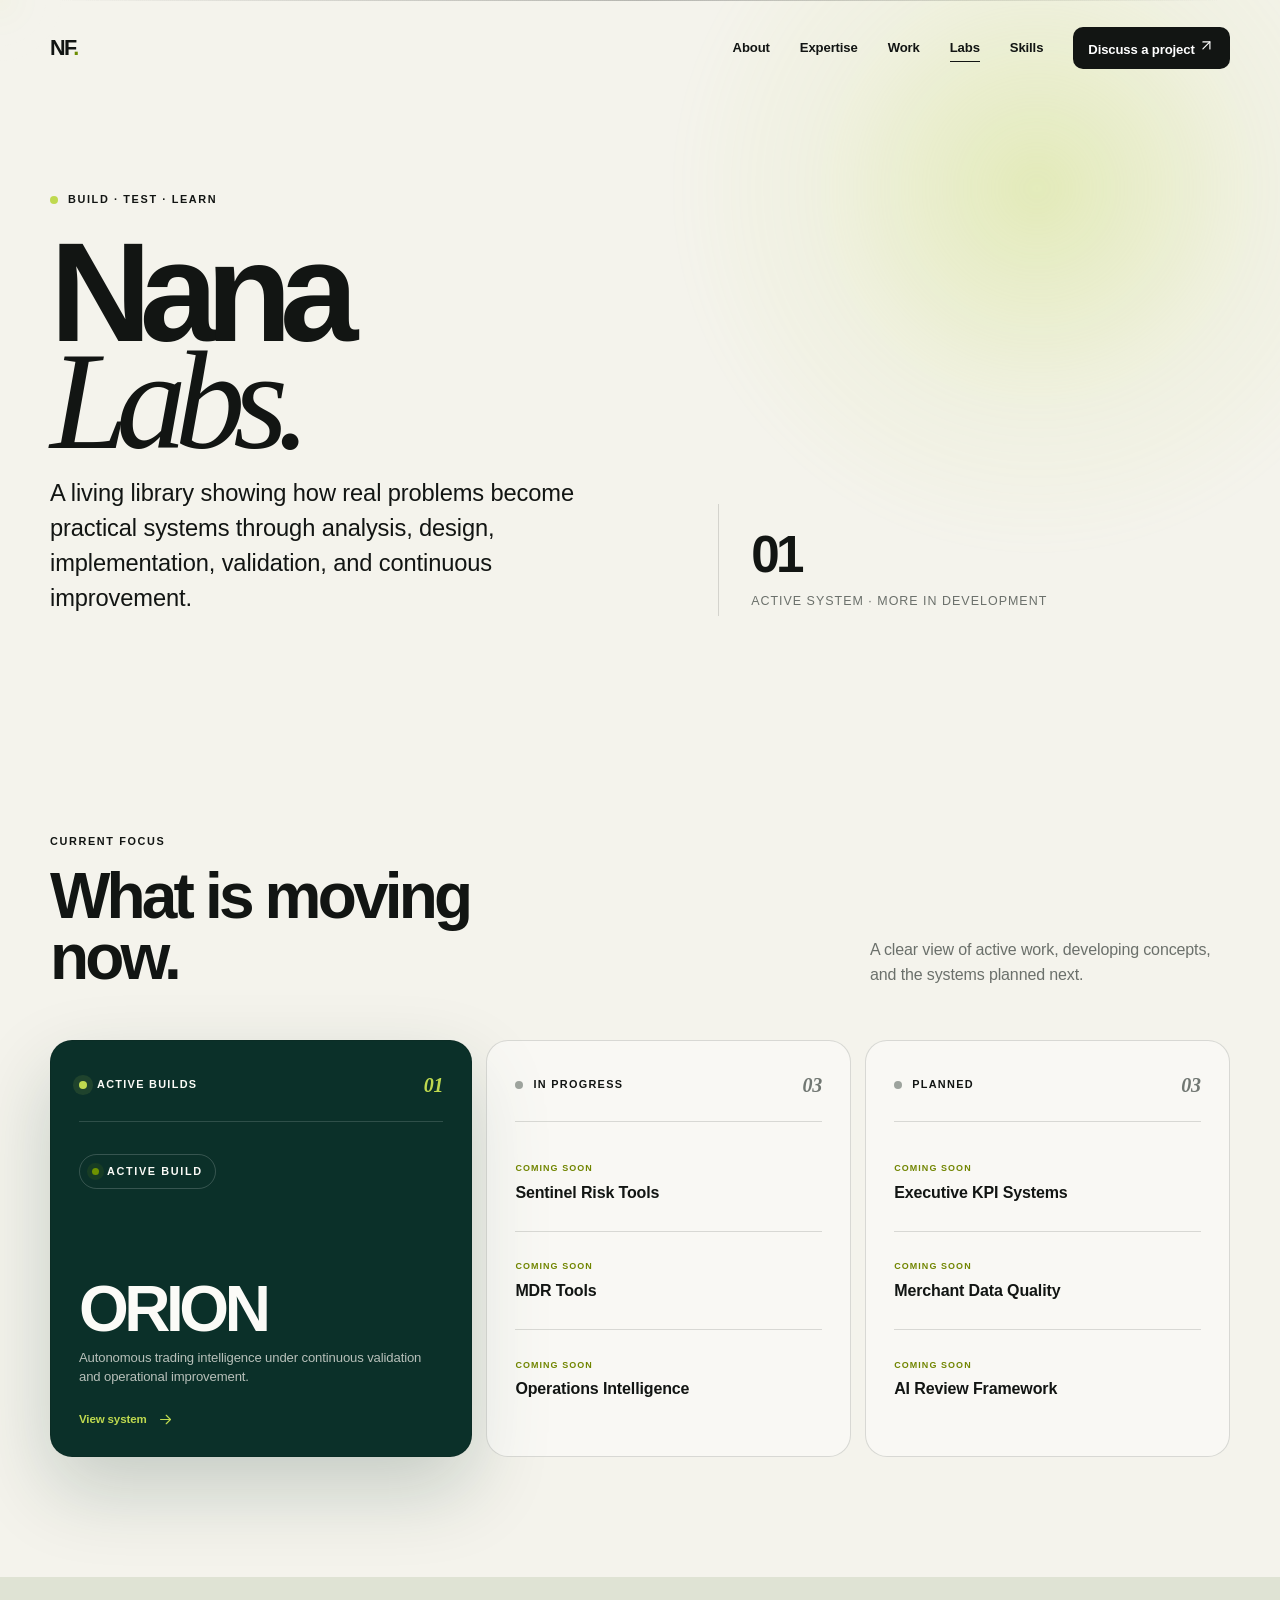
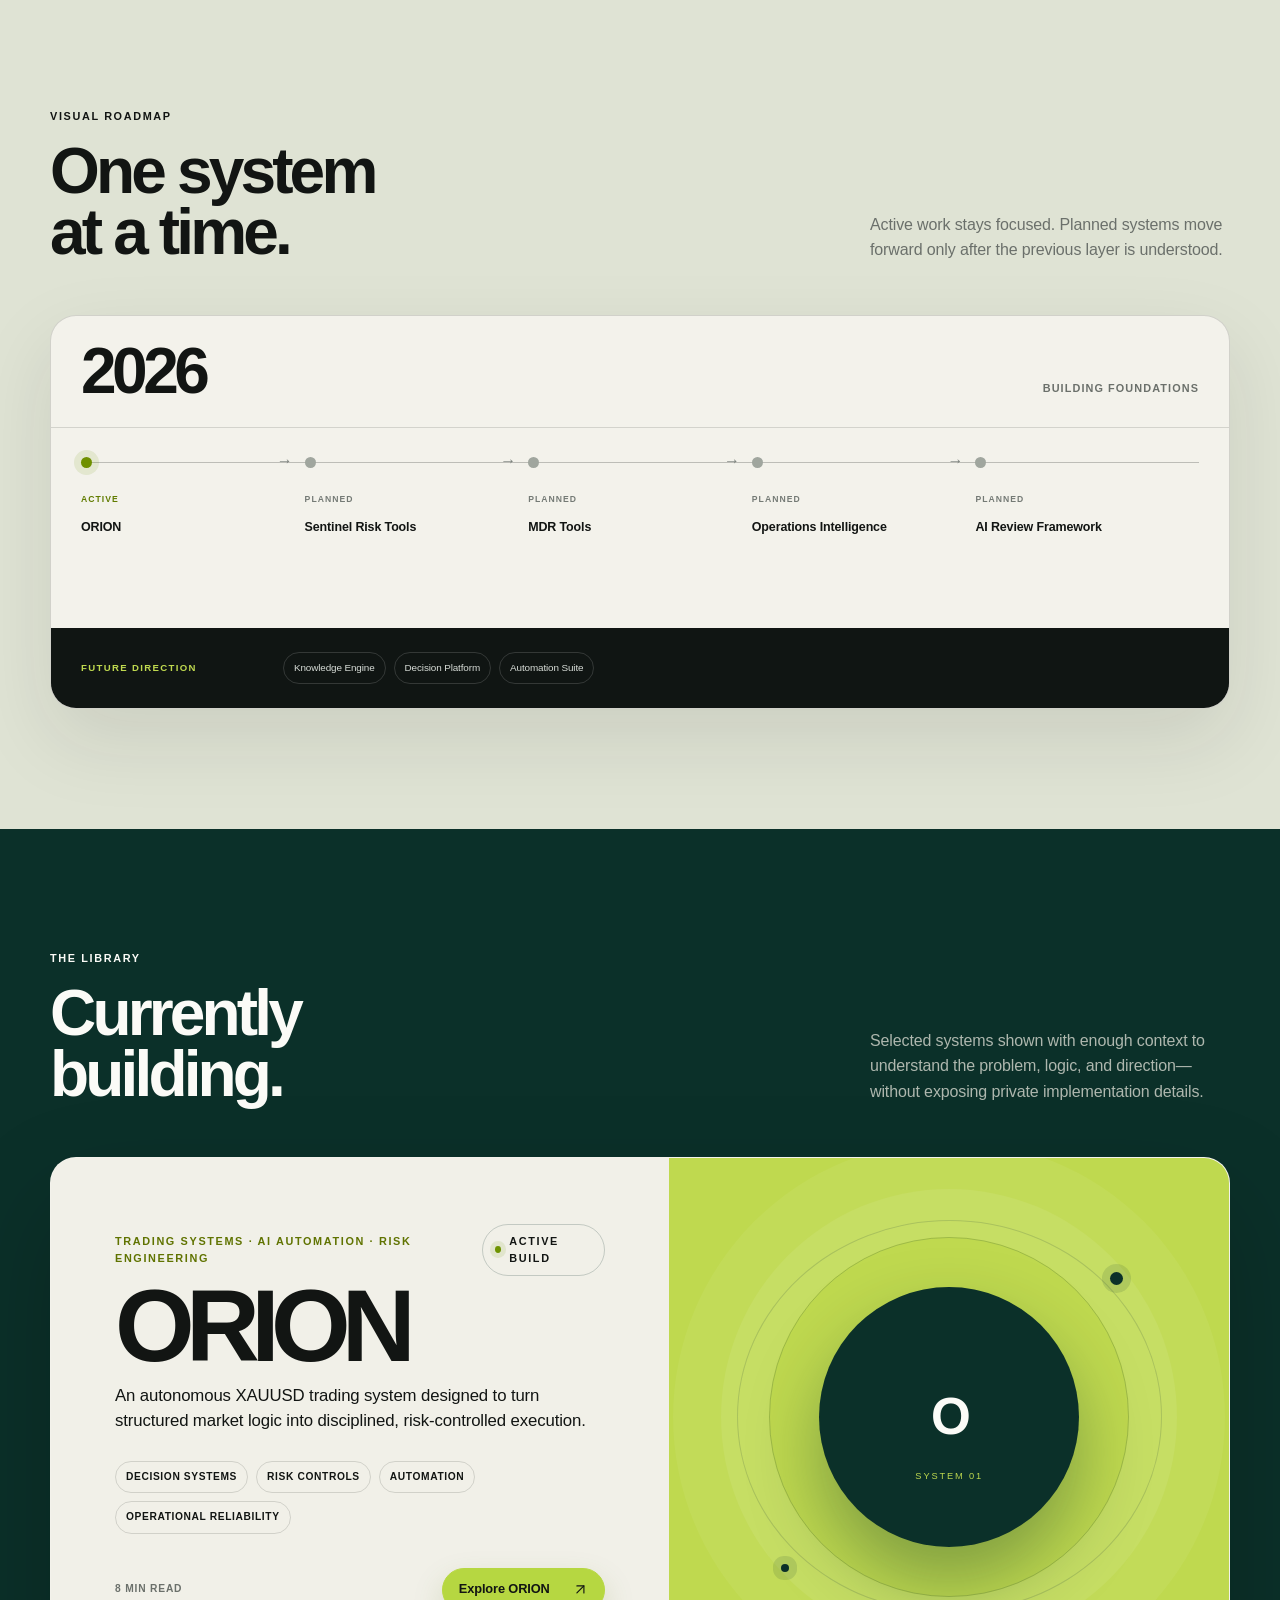
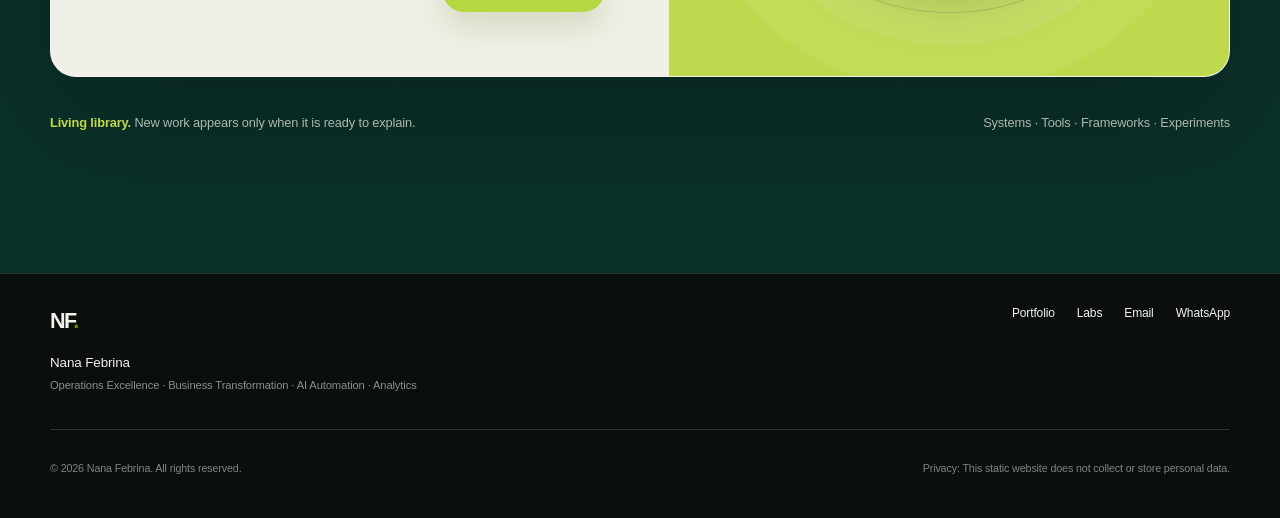
==== labs.html @ f757c313 "feat: launch Nana Labs v2 showcase" ====
<!DOCTYPE html>
<html lang="en">
<head>
  <meta charset="utf-8">
  <meta name="viewport" content="width=device-width, initial-scale=1">
  <title>Nana Labs — Systems, Tools &amp; Experiments</title>
  <meta name="description" content="Nana Labs is a living library of systems, tools, experiments, and business solutions built by Nana Febrina to solve real problems.">
  <meta name="theme-color" content="#0b3029">
  <link rel="canonical" href="https://nanalabs.id/labs.html">
  <link rel="icon" href="assets/favicon.svg" type="image/svg+xml">
  <meta property="og:type" content="website">
  <meta property="og:title" content="Nana Labs — Systems, Tools &amp; Experiments">
  <meta property="og:description" content="A living library of systems, tools, experiments, and business solutions built to solve real problems.">
  <meta property="og:url" content="https://nanalabs.id/labs.html">
  <meta property="og:site_name" content="Nana Labs">
  <meta property="og:image" content="https://nanalabs.id/assets/hero-portrait-800.jpg">
  <meta property="og:image:alt" content="Nana Labs by Nana Febrina">
  <meta name="twitter:card" content="summary_large_image">
  <meta name="twitter:title" content="Nana Labs — Systems, Tools &amp; Experiments">
  <meta name="twitter:description" content="A living library of systems, tools, experiments, and practical business solutions.">
  <meta name="twitter:image" content="https://nanalabs.id/assets/hero-portrait-800.jpg">
  <link rel="stylesheet" href="styles.css">
  <link rel="stylesheet" href="polish.css">
  <link rel="stylesheet" href="labs.css">
  <script type="application/ld+json">{"@context":"https://schema.org","@type":"CollectionPage","name":"Nana Labs","url":"https://nanalabs.id/labs.html","description":"A living library of systems, tools, experiments, and business solutions built to solve real problems.","author":{"@type":"Person","name":"Nana Febrina","url":"https://nanalabs.id/"}}</script>
</head>
<body class="labs-page">
  <a class="skip-link" href="#main">Skip to content</a>
  <header class="site-header" data-header>
    <div class="container nav-wrap">
      <a class="brand" href="index.html#top" aria-label="NF. Nana Febrina, home">NF<span>.</span></a>
      <button class="menu-toggle" type="button" aria-expanded="false" aria-controls="site-nav" data-menu-toggle><span class="sr-only">Open navigation</span><span></span><span></span></button>
      <nav id="site-nav" class="site-nav" aria-label="Primary navigation" data-nav>
        <a href="index.html#about">About</a><a href="index.html#services">Expertise</a><a href="index.html#work">Work</a><a href="labs.html" aria-current="page">Labs</a><a href="index.html#skills">Skills</a>
        <a class="nav-cta" href="index.html#contact">Discuss a project <svg class="icon" aria-hidden="true" viewBox="0 0 24 24"><path d="M7 17 17 7"/><path d="M7 7h10v10"/></svg></a>
      </nav>
    </div>
  </header>

  <main id="main">
    <section class="labs-hero" id="top">
      <div class="container labs-hero-grid">
        <div class="labs-hero-copy reveal">
          <p class="labs-kicker">Build · Test · Learn</p>
          <h1>Nana<br><em>Labs.</em></h1>
          <p>A living library showing how real problems become practical systems through analysis, design, implementation, validation, and continuous improvement.</p>
        </div>
        <aside class="labs-hero-aside reveal" aria-label="Labs status"><strong>01</strong><span>Active system · More in development</span></aside>
      </div>
    </section>

    <section class="labs-focus" id="focus" aria-labelledby="focus-title">
      <div class="container">
        <div class="labs-section-head reveal"><div><p class="lab-label">Current focus</p><h2 id="focus-title">What is moving<br>now.</h2></div><p>A clear view of active work, developing concepts, and the systems planned next.</p></div>
        <div class="focus-grid">
          <article class="focus-column focus-active reveal"><div class="focus-heading"><span class="focus-dot"></span><p>Active Builds</p><strong>01</strong></div><div class="focus-feature"><span class="status-badge">Active Build</span><h3>ORION</h3><p>Autonomous trading intelligence under continuous validation and operational improvement.</p><a href="labs/orion.html">View system <svg class="icon" aria-hidden="true" viewBox="0 0 24 24"><path d="M5 12h14"/><path d="m13 6 6 6-6 6"/></svg></a></div></article>
          <article class="focus-column reveal"><div class="focus-heading"><span class="focus-dot"></span><p>In Progress</p><strong>03</strong></div><div class="focus-list"><div><span>Coming Soon</span><h3>Sentinel Risk Tools</h3></div><div><span>Coming Soon</span><h3>MDR Tools</h3></div><div><span>Coming Soon</span><h3>Operations Intelligence</h3></div></div></article>
          <article class="focus-column reveal"><div class="focus-heading"><span class="focus-dot"></span><p>Planned</p><strong>03</strong></div><div class="focus-list"><div><span>Coming Soon</span><h3>Executive KPI Systems</h3></div><div><span>Coming Soon</span><h3>Merchant Data Quality</h3></div><div><span>Coming Soon</span><h3>AI Review Framework</h3></div></div></article>
        </div>
      </div>
    </section>

    <section class="labs-roadmap" id="roadmap" aria-labelledby="roadmap-title">
      <div class="container">
        <div class="labs-section-head reveal"><div><p class="lab-label">Visual roadmap</p><h2 id="roadmap-title">One system<br>at a time.</h2></div><p>Active work stays focused. Planned systems move forward only after the previous layer is understood.</p></div>
        <div class="roadmap-shell reveal" role="img" aria-label="Nana Labs roadmap from active ORION through planned risk, operations, and AI tools to future platforms">
          <div class="roadmap-year"><strong>2026</strong><span>Building foundations</span></div>
          <div class="roadmap-track">
            <div class="roadmap-item is-active"><span>Active</span><strong>ORION</strong></div>
            <div class="roadmap-item is-planned"><span>Planned</span><strong>Sentinel Risk Tools</strong></div>
            <div class="roadmap-item is-planned"><span>Planned</span><strong>MDR Tools</strong></div>
            <div class="roadmap-item is-planned"><span>Planned</span><strong>Operations Intelligence</strong></div>
            <div class="roadmap-item is-planned"><span>Planned</span><strong>AI Review Framework</strong></div>
          </div>
          <div class="roadmap-future"><p>Future direction</p><div><span>Knowledge Engine</span><span>Decision Platform</span><span>Automation Suite</span></div></div>
        </div>
      </div>
    </section>

    <section class="labs-library" id="library" aria-labelledby="library-title">
      <div class="container">
        <div class="labs-section-head reveal"><div><p class="lab-label">The library</p><h2 id="library-title">Currently<br>building.</h2></div><p>Selected systems shown with enough context to understand the problem, logic, and direction—without exposing private implementation details.</p></div>
        <div class="lab-grid">
          <article class="lab-card reveal">
            <div class="lab-card-copy">
              <div class="lab-card-top"><p class="lab-label lab-category">Trading Systems · AI Automation · Risk Engineering</p><span class="status-badge">Active Build</span></div>
              <h2>ORION</h2>
              <p class="lab-card-description">An autonomous XAUUSD trading system designed to turn structured market logic into disciplined, risk-controlled execution.</p>
              <ul class="lab-themes" aria-label="ORION themes"><li>Decision systems</li><li>Risk controls</li><li>Automation</li><li>Operational reliability</li></ul>
              <div class="lab-card-action"><span>8 min read</span><a class="button button-primary" href="labs/orion.html">Explore ORION <svg class="icon" aria-hidden="true" viewBox="0 0 24 24"><path d="M7 17 17 7"/><path d="M7 7h10v10"/></svg></a></div>
            </div>
            <div class="lab-card-visual" role="img" aria-label="Abstract orbital system representing ORION's connected decision engine"><span class="orbit-dot one"></span><span class="orbit-dot two"></span><div class="orion-mark"><strong>O</strong><span>System 01</span></div></div>
          </article>
        </div>
        <div class="labs-note reveal"><span><strong>Living library.</strong> New work appears only when it is ready to explain.</span><span>Systems · Tools · Frameworks · Experiments</span></div>
      </div>
    </section>
  </main>

  <footer class="footer labs-footer"><div class="container footer-top"><div><a class="brand" href="index.html#top">NF<span>.</span></a><p>Nana Febrina<br><small>Operations Excellence · Business Transformation · AI Automation · Analytics</small></p></div><div class="footer-links"><a href="index.html">Portfolio</a><a href="labs.html">Labs</a><a href="mailto:iniemailnana@gmail.com">Email</a><a href="https://wa.me/62818230005">WhatsApp</a></div></div><div class="container footer-bottom"><p>© <span data-year></span> Nana Febrina. All rights reserved.</p><p>Privacy: This static website does not collect or store personal data.</p></div></footer>
  <script src="script.js" defer></script>
</body>
</html>
---- styles.css ----
:root{--ink:#121513;--paper:#f2f1eb;--white:#fbfbf7;--accent:#b6d741;--deep:#0d2f2b;--muted:#6b706b;--line:rgba(18,21,19,.14);--max:1180px;--sans:Inter,"Helvetica Neue",Arial,sans-serif;--serif:Georgia,"Times New Roman",serif}
*{box-sizing:border-box}html{scroll-behavior:smooth;scroll-padding-top:84px}body{margin:0;background:var(--paper);color:var(--ink);font-family:var(--sans);font-size:16px;line-height:1.6;-webkit-font-smoothing:antialiased}body.menu-open{overflow:hidden}a{color:inherit;text-decoration:none}img{display:block;max-width:100%;height:auto}button,input,select,textarea{font:inherit}.container{width:min(calc(100% - 40px),var(--max));margin-inline:auto}.sr-only{position:absolute;width:1px;height:1px;padding:0;margin:-1px;overflow:hidden;clip:rect(0,0,0,0);white-space:nowrap;border:0}.skip-link{position:fixed;z-index:999;left:16px;top:-60px;background:var(--accent);padding:10px 14px;color:var(--ink)}.skip-link:focus{top:16px}.site-header{position:fixed;z-index:100;top:0;left:0;width:100%;transition:background .3s,border-color .3s}.site-header.scrolled{background:rgba(242,241,235,.94);border-bottom:1px solid var(--line);backdrop-filter:blur(12px)}.nav-wrap{height:76px;display:flex;align-items:center;justify-content:space-between}.brand{font-weight:850;font-size:1.35rem;letter-spacing:-.06em}.brand span{color:#6c8d02}.site-nav{display:flex;align-items:center;gap:30px;font-size:.82rem;font-weight:650}.site-nav>a:not(.nav-cta){position:relative}.site-nav>a:not(.nav-cta):after{content:"";position:absolute;left:0;bottom:-4px;width:100%;height:1px;background:currentColor;transform:scaleX(0);transform-origin:right;transition:transform .25s}.site-nav>a:hover:after,.site-nav>a:focus-visible:after{transform:scaleX(1);transform-origin:left}.nav-cta{padding:10px 15px;background:var(--ink);color:white;border-radius:2px}.menu-toggle{display:none;border:0;background:none;width:42px;height:42px;padding:11px}.menu-toggle span:not(.sr-only){display:block;height:1px;background:currentColor;margin:6px 0;transition:.25s}
.hero{position:relative;min-height:100svh;padding:124px 0 54px;overflow:hidden}.hero-grid{display:grid;grid-template-columns:1.12fr .88fr;gap:7vw;align-items:center}.eyebrow,.section-kicker,.project-tag{text-transform:uppercase;letter-spacing:.16em;font-size:.7rem;font-weight:800}.eyebrow{display:flex;align-items:center;gap:10px}.eyebrow span{width:8px;height:8px;background:var(--accent);border-radius:50%}.hero h1{font-size:clamp(5.4rem,10vw,9.2rem);line-height:.72;letter-spacing:-.09em;margin:54px 0 40px;font-weight:790}.hero h1 em,.section-heading h2 em,.contact h2 em{font-family:var(--serif);font-weight:400}.headline{max-width:720px;font-size:.74rem;line-height:1.7;text-transform:uppercase;letter-spacing:.09em;font-weight:750}.hero-statement{max-width:690px;font-size:clamp(1.18rem,2vw,1.6rem);line-height:1.45;margin:24px 0 34px}.button-row{display:flex;align-items:center;gap:13px;flex-wrap:wrap}.button{display:inline-flex;align-items:center;justify-content:space-between;gap:22px;min-height:50px;padding:12px 18px;border:1px solid var(--ink);border-radius:2px;font-size:.8rem;font-weight:750;cursor:pointer;transition:.2s}.button-primary{background:var(--accent);color:var(--ink);border-color:var(--accent)}.button-primary:hover{background:#c4e44e;transform:translateY(-2px)}.button-secondary:hover{background:var(--ink);color:white}.text-link{font-size:.78rem;font-weight:750;padding:12px 4px;border-bottom:1px solid var(--ink)}.hero-portrait{margin:0;position:relative;background:#c8cbc9}.hero-portrait img{width:100%;height:min(74vh,730px);object-fit:cover;object-position:center 45%;filter:saturate(.78) contrast(1.04)}.hero-portrait:before{content:"";position:absolute;inset:12px;z-index:1;border:1px solid rgba(255,255,255,.45);pointer-events:none}.hero-portrait figcaption{display:flex;justify-content:space-between;padding:10px 2px 0;font-size:.63rem;text-transform:uppercase;letter-spacing:.12em}.hero-index{position:absolute;right:-.03em;bottom:-.31em;font-size:18rem;line-height:1;color:rgba(18,21,19,.035);font-weight:800;pointer-events:none}
.section{padding:130px 0}.section-light{background:var(--white)}.section-ink{background:var(--ink);color:var(--paper)}.about-grid{display:grid;grid-template-columns:1fr 1fr;gap:9vw}.section h2,.contact h2{font-size:clamp(2.6rem,5.3vw,5.2rem);line-height:.96;letter-spacing:-.06em;margin:28px 0 0}.about-copy{padding-top:50px}.about-copy .lead{font-size:clamp(1.28rem,2vw,1.65rem);line-height:1.45;margin:0 0 26px}.about-copy>p:not(.lead){color:var(--muted);max-width:600px}.principles{display:grid;grid-template-columns:repeat(3,1fr);gap:8px;margin-top:40px}.principles span{border-top:1px solid var(--line);padding-top:13px;font-size:.72rem;font-weight:800;text-transform:uppercase;letter-spacing:.08em}.section-heading{display:grid;grid-template-columns:1.5fr .5fr;gap:60px;align-items:end;margin-bottom:70px}.section-heading h2{margin-top:22px}.section-heading>p{color:#a9ada9;margin:0 0 8px;max-width:360px}.service-list{border-top:1px solid rgba(255,255,255,.18)}.service-row{display:grid;grid-template-columns:55px 1.05fr 1fr 30px;gap:25px;align-items:center;min-height:130px;border-bottom:1px solid rgba(255,255,255,.18);transition:.25s}.service-row:hover{padding-inline:14px;background:rgba(255,255,255,.035)}.service-no{font-family:var(--serif);font-style:italic;color:var(--accent)}.service-row h3{font-size:clamp(1.3rem,2.4vw,2.25rem);letter-spacing:-.04em;margin:0}.service-row p{color:#a9ada9;line-height:1.5}.arrow{font-size:1.5rem;color:var(--accent)}
.experience-grid{display:grid;grid-template-columns:.72fr 1.28fr;gap:11vw}.sticky-copy{align-self:start;position:sticky;top:120px}.sticky-copy>p:last-child{color:var(--muted);max-width:340px;margin-top:32px}.experience-flow article{display:grid;grid-template-columns:54px 1fr;gap:26px;padding:34px 0;border-bottom:1px solid var(--line)}.experience-flow article:first-child{padding-top:8px}.experience-flow article>span{font-family:var(--serif);font-style:italic;color:#6c8d02}.experience-flow h3{font-size:1.5rem;letter-spacing:-.03em;margin:0 0 10px}.experience-flow p{color:var(--muted);margin:0}.work-section{background:var(--deep);color:var(--white)}.project-grid{display:grid;grid-template-columns:1fr 1fr;gap:22px}.project-card{background:#f5f4ef;color:var(--ink);min-width:0}.project-visual{height:310px;position:relative;overflow:hidden;background:#d9ddcf}.project-body{padding:32px}.project-body h3{font-size:1.85rem;letter-spacing:-.045em;margin:8px 0 24px}.project-tag{color:#637402}.project-body dl{margin:0}.project-body dl div{display:grid;grid-template-columns:95px 1fr;gap:18px;padding:11px 0;border-top:1px solid var(--line)}.project-body dt{font-size:.67rem;text-transform:uppercase;letter-spacing:.08em;font-weight:800;color:var(--muted)}.project-body dd{margin:0;font-size:.86rem;line-height:1.55}.placeholder{color:#767b75;font-style:italic}.case-link{margin-top:24px;border:0;border-bottom:1px solid currentColor;background:none;padding:0 0 4px;color:#777;cursor:not-allowed}.visual-ai{background:#c0d652;padding:38px}.visual-ai>span{font-size:3.8rem;font-weight:850;letter-spacing:-.07em}.mock-lines{position:absolute;left:38px;right:38px;bottom:44px;background:#102d29;padding:26px}.mock-lines i{display:block;height:6px;background:#d9e7a7;margin:10px 0}.mock-lines i:nth-child(2){width:72%}.mock-lines i:nth-child(3){width:42%}.visual-ai b{position:absolute;right:25px;top:25px;writing-mode:vertical-rl;font-size:.6rem;letter-spacing:.14em;text-transform:uppercase}.visual-flow{display:flex;align-items:center;justify-content:center;gap:16px;background:#d9d7d0}.visual-flow span{display:grid;place-items:center;width:66px;height:66px;border:1px solid #202522;border-radius:50%;font-family:var(--serif);font-style:italic}.visual-flow i{width:58px;height:1px;background:#202522}.visual-data{background:#151b19;color:white;display:flex;align-items:flex-end;justify-content:space-between;padding:38px}.visual-data>div{height:170px;display:flex;gap:12px;align-items:flex-end}.visual-data i{display:block;width:28px;height:var(--h);background:var(--accent)}.visual-data span{font-size:.65rem;letter-spacing:.15em;writing-mode:vertical-rl}.visual-work{background:#bbbfb9;display:grid;place-content:center;text-align:center}.orbit{width:145px;height:145px;border:1px solid #18201d;border-radius:50%;position:relative;margin:auto}.orbit:after{content:"";position:absolute;inset:25px;border:1px solid #18201d;border-radius:50%}.orbit span{position:absolute;width:13px;height:13px;background:var(--accent);border-radius:50%;top:20px;right:8px}.visual-work b{font-size:2.2rem;letter-spacing:.18em;margin-top:15px}.visual-work small{text-transform:uppercase;letter-spacing:.13em}
.help-grid{display:grid;grid-template-columns:repeat(3,1fr);border-top:1px solid var(--line);border-left:1px solid var(--line)}.help-card{padding:34px;border-right:1px solid var(--line);border-bottom:1px solid var(--line);min-height:330px;display:flex;flex-direction:column}.help-card>p:first-child{font-size:.65rem;text-transform:uppercase;letter-spacing:.12em;color:#6c8d02;font-weight:800}.help-card h3{font-size:1.65rem;letter-spacing:-.04em;margin:38px 0 14px}.help-card>p:not(:first-child){color:var(--muted);font-size:.9rem}.help-card a{font-weight:750;font-size:.8rem;margin-top:auto}.skills-section{background:#d9dec9}.skills-grid{display:grid;grid-template-columns:.75fr 1.25fr;gap:9vw}.skill-groups article{display:grid;grid-template-columns:150px 1fr;gap:20px;padding:27px 0;border-top:1px solid rgba(18,21,19,.25)}.skill-groups h3{margin:0;font-size:1.15rem}.skill-groups p{margin:0;color:#4f554f}.contact{background:var(--ink);color:var(--paper);padding:140px 0 80px}.contact-grid{display:grid;grid-template-columns:1fr .78fr;gap:9vw}.contact-copy>p:not(.section-kicker){color:#a9ada9;max-width:580px}.contact-links{margin-top:50px}.contact-links a{display:flex;justify-content:space-between;gap:25px;border-top:1px solid rgba(255,255,255,.2);padding:14px 0;font-size:.82rem}.contact-links span{color:#858b86}.contact-form{background:#f1f0e9;color:var(--ink);padding:34px;align-self:start}.field-row{display:grid;grid-template-columns:1fr 1fr;gap:16px}.contact-form label{display:block;font-size:.7rem;text-transform:uppercase;letter-spacing:.1em;font-weight:800;margin-bottom:20px}.contact-form input,.contact-form select,.contact-form textarea{display:block;width:100%;margin-top:8px;padding:13px 0;border:0;border-bottom:1px solid #a8aca6;border-radius:0;background:transparent;color:var(--ink);outline:none;text-transform:none;letter-spacing:0;font-weight:400}.contact-form input:focus,.contact-form select:focus,.contact-form textarea:focus{border-color:#517000}.contact-form textarea{resize:vertical}.form-note{font-size:.68rem;color:var(--muted);margin:15px 0 0}.footer{background:var(--ink);color:var(--paper);padding:30px 0;border-top:1px solid rgba(255,255,255,.15)}.footer-top,.footer-bottom{display:flex;justify-content:space-between;gap:30px}.footer-top p{font-size:.84rem}.footer-top small{color:#898f8a}.footer-links{display:flex;gap:22px;font-size:.75rem}.footer-bottom{border-top:1px solid rgba(255,255,255,.15);padding-top:20px;margin-top:20px;color:#7f8580;font-size:.67rem}.reveal{opacity:0;transform:translateY(24px);transition:opacity .7s ease,transform .7s ease}.reveal.is-visible{opacity:1;transform:none}
@media (max-width:900px){.hero-grid,.about-grid,.experience-grid,.skills-grid,.contact-grid{grid-template-columns:1fr}.hero{padding-top:110px}.hero-copy{order:1}.hero-portrait{order:2;max-width:640px}.hero h1{margin:44px 0 32px}.section{padding:95px 0}.section-heading{grid-template-columns:1fr}.section-heading>p{max-width:600px}.about-copy{padding-top:10px}.sticky-copy{position:static}.project-grid{grid-template-columns:1fr}.project-card{display:grid;grid-template-columns:.8fr 1.2fr}.project-visual{height:100%;min-height:420px}.help-grid{grid-template-columns:1fr}.help-card{min-height:240px}.contact-grid{gap:70px}}
@media (max-width:700px){.container{width:min(calc(100% - 28px),var(--max))}.site-header.scrolled{background:rgba(242,241,235,.98)}.menu-toggle{display:block;position:relative;z-index:2}.menu-toggle[aria-expanded="true"] span:not(.sr-only):first-of-type{transform:translateY(3.5px) rotate(45deg)}.menu-toggle[aria-expanded="true"] span:not(.sr-only):last-of-type{transform:translateY(-3.5px) rotate(-45deg)}.site-nav{position:fixed;inset:0;background:var(--paper);padding:120px 30px 40px;display:flex;flex-direction:column;align-items:flex-start;gap:16px;transform:translateX(100%);transition:transform .3s}.site-nav.open{transform:none}.site-nav a{font-size:1.9rem;letter-spacing:-.04em}.site-nav .nav-cta{font-size:1rem;margin-top:20px}.hero{padding:105px 0 55px}.hero-grid{gap:50px}.hero h1{font-size:clamp(4.6rem,25vw,7.3rem);margin:44px 0 30px}.hero-statement{font-size:1.12rem}.hero-portrait img{height:64vh;min-height:520px}.hero-index{font-size:11rem}.button-row{align-items:stretch}.button{flex:1}.text-link{width:100%}.section{padding:78px 0}.section h2,.contact h2{font-size:2.75rem}.principles{grid-template-columns:1fr}.service-row{grid-template-columns:35px 1fr 20px;padding:24px 0}.service-row p{grid-column:2/4;margin:0}.project-card{display:block}.project-visual{height:260px;min-height:0}.project-body{padding:24px 20px}.project-body dl div{grid-template-columns:78px 1fr}.skills-grid{gap:55px}.skill-groups article{grid-template-columns:1fr;gap:8px}.contact{padding:90px 0 50px}.contact-form{padding:25px 18px}.field-row{grid-template-columns:1fr}.footer-top,.footer-bottom{flex-direction:column}.footer-links{flex-wrap:wrap}.footer-bottom{gap:0}.visual-ai>span{font-size:3rem}.mock-lines{left:24px;right:24px}.visual-data{padding:25px}.visual-data i{width:22px}}
@media (prefers-reduced-motion:reduce){html{scroll-behavior:auto}*,*:before,*:after{animation-duration:.01ms!important;transition-duration:.01ms!important}.reveal{opacity:1;transform:none}}
---- polish.css ----
/* Premium presentation layer. The approved structure and behavior remain unchanged. */
:root {
  --lux-shadow: 0 24px 70px rgba(18, 24, 20, .10), 0 3px 12px rgba(18, 24, 20, .05);
  --lux-shadow-dark: 0 30px 90px rgba(0, 0, 0, .28), 0 3px 18px rgba(0, 0, 0, .16);
  --lux-radius: 22px;
}

/* Final iPhone containment guard for the workload illustration. */
@media (max-width: 700px) {
  .project-card .project-visual.visual-work {
    padding: 18px;
  }

  .project-card .project-visual.visual-work .orbit {
    width: 88px;
    height: 88px;
    max-width: 88px;
    max-height: 88px;
  }

  .project-card .project-visual.visual-work > b {
    margin-top: 7px;
    font-size: 1.35rem;
    line-height: 1;
  }

  .project-card .project-visual.visual-work > small {
    margin-top: 5px;
    font-size: 0.52rem;
    line-height: 1.1;
  }
}

body {
  background: #f4f3ee;
  letter-spacing: -.008em;
}

.icon,
.impact-icon {
  width: 1.05rem;
  height: 1.05rem;
  flex: 0 0 auto;
  fill: none;
  stroke: currentColor;
  stroke-width: 1.65;
  stroke-linecap: round;
  stroke-linejoin: round;
}

.site-header { padding-top: 10px; }

.site-header.scrolled {
  background: transparent;
  border: 0;
  backdrop-filter: none;
}

.site-header.scrolled .nav-wrap {
  height: 62px;
  padding: 0 20px;
  background: rgba(248, 248, 244, .82);
  border: 1px solid rgba(255,255,255,.82);
  border-radius: 18px;
  box-shadow: 0 12px 42px rgba(20,28,23,.09);
  backdrop-filter: blur(22px) saturate(1.25);
}

.brand { letter-spacing: -.075em; }
.nav-cta { border-radius: 10px; }

.hero {
  isolation: isolate;
  padding-top: 132px;
  background:
    radial-gradient(circle at 76% 22%, rgba(182,215,65,.13), transparent 23%),
    radial-gradient(circle at 13% 8%, rgba(255,255,255,.95), transparent 31%),
    linear-gradient(135deg, #f8f8f4 0%, #efeee8 68%, #e8e9e2 100%);
}

.hero::before {
  content: "";
  position: absolute;
  z-index: -1;
  width: 42vw;
  height: 42vw;
  right: -12vw;
  top: -15vw;
  border-radius: 50%;
  background: rgba(255,255,255,.7);
  filter: blur(70px);
  pointer-events: none;
}

.hero-copy { padding-bottom: 8vh; }

.hero h1 {
  max-width: 770px;
  text-wrap: balance;
  text-shadow: 0 1px 0 rgba(255,255,255,.7);
}

.hero-statement {
  max-width: 625px;
  color: #3d433f;
  font-weight: 420;
}

.hero-portrait {
  overflow: hidden;
  border: 1px solid rgba(255,255,255,.72);
  border-radius: 28px;
  background: #151716;
  box-shadow: 0 40px 110px rgba(16,22,18,.22), 0 8px 26px rgba(16,22,18,.12);
  transform: perspective(1200px) rotateY(-1.5deg);
}

.hero-portrait::after {
  content: "";
  position: absolute;
  inset: 0;
  pointer-events: none;
  background: linear-gradient(145deg, rgba(255,255,255,.13), transparent 26%, transparent 68%, rgba(182,215,65,.07));
}

.hero-portrait img {
  object-position: center 40%;
  filter: saturate(.88) contrast(1.035);
  transition: transform .8s cubic-bezier(.2,.7,.2,1);
}

.hero-portrait:hover img { transform: scale(1.018); }

.hero-portrait figcaption {
  position: relative;
  z-index: 2;
  padding: 13px 4px 2px;
}

.hero-index { display: none; }

.button {
  min-height: 52px;
  padding-inline: 20px;
  border-radius: 11px;
  box-shadow: 0 8px 22px rgba(18,21,19,.05);
}

.button-primary {
  box-shadow: 0 12px 30px rgba(126,153,20,.18), inset 0 1px 0 rgba(255,255,255,.45);
}

.button:hover { transform: translateY(-2px); }

.text-link {
  display: inline-flex;
  align-items: center;
  gap: 8px;
}

.section { position: relative; }

.section-light {
  background:
    radial-gradient(circle at 82% 15%, rgba(255,255,255,.95), transparent 30%),
    linear-gradient(180deg, #fafaf7 0%, #f4f3ee 100%);
}

.section-ink {
  overflow: hidden;
  background:
    radial-gradient(circle at 82% 2%, rgba(182,215,65,.09), transparent 25%),
    radial-gradient(circle at 12% 92%, rgba(255,255,255,.045), transparent 28%),
    linear-gradient(145deg, #171b18 0%, #0e120f 72%);
}

.section-ink::before,
.work-section::before,
.contact::before {
  content: "";
  position: absolute;
  inset: 0;
  pointer-events: none;
  background: linear-gradient(112deg, rgba(255,255,255,.035), transparent 30%);
}

.section h2,
.contact h2 { text-wrap: balance; }

.section-kicker { color: #647a0a; }

.impact-strip {
  position: relative;
  z-index: 2;
  padding: 56px 0 104px;
  background:
    radial-gradient(circle at 50% 0%, rgba(255,255,255,.98), transparent 36%),
    #f4f3ee;
}

.impact-intro {
  display: flex;
  align-items: baseline;
  justify-content: space-between;
  gap: 24px;
  margin-bottom: 26px;
}

.impact-intro h2 {
  margin: 0;
  font-size: clamp(1.85rem, 3vw, 2.6rem);
  letter-spacing: -.055em;
}

.impact-grid {
  display: grid;
  grid-template-columns: repeat(3, 1fr);
  gap: 14px;
}

.impact-card {
  position: relative;
  min-height: 178px;
  padding: 26px;
  overflow: hidden;
  display: flex;
  flex-direction: column;
  justify-content: flex-end;
  border: 1px solid rgba(255,255,255,.92);
  border-radius: var(--lux-radius);
  background: rgba(255,255,252,.72);
  box-shadow: 0 15px 45px rgba(25,31,27,.07), inset 0 1px 0 rgba(255,255,255,.9);
  backdrop-filter: blur(16px);
  transition: transform .35s cubic-bezier(.2,.7,.2,1), box-shadow .35s, border-color .35s;
}

.impact-card::before {
  content: "";
  position: absolute;
  width: 120px;
  height: 120px;
  top: -70px;
  right: -55px;
  border-radius: 50%;
  background: rgba(182,215,65,.11);
  filter: blur(14px);
}

.impact-card:hover {
  transform: translateY(-6px);
  border-color: rgba(182,215,65,.45);
  box-shadow: var(--lux-shadow);
}

.impact-card strong {
  font-size: clamp(1.5rem, 2.5vw, 2.15rem);
  line-height: 1;
  letter-spacing: -.055em;
}

.impact-card > span:not(.impact-icon) {
  margin-top: 10px;
  font-size: .76rem;
  font-weight: 800;
  text-transform: uppercase;
  letter-spacing: .075em;
}

.impact-card small { margin-top: 4px; color: var(--muted); font-size: .7rem; }

.impact-icon {
  position: absolute;
  top: 24px;
  right: 24px;
  width: 21px;
  height: 21px;
  color: #687d11;
}

.about-copy .lead { max-width: 620px; }

.principles span { border-color: rgba(18,21,19,.18); }

.service-row {
  min-height: 116px;
  border-color: rgba(255,255,255,.13);
  border-radius: 14px;
}

.service-row h3 { max-width: 520px; }

.service-row:hover {
  padding-inline: 18px;
  background: linear-gradient(90deg, rgba(255,255,255,.07), rgba(255,255,255,.025));
  box-shadow: inset 0 1px 0 rgba(255,255,255,.05);
}

.service-row .arrow { width: 19px; height: 19px; color: var(--accent); }

.experience-flow article {
  min-height: 126px;
  align-items: center;
  border-radius: 16px;
  transition: padding .3s, background .3s, box-shadow .3s;
}

.experience-flow article:hover {
  padding-inline: 18px;
  background: rgba(255,255,255,.72);
  box-shadow: 0 18px 50px rgba(28,34,30,.06);
}

.work-section {
  overflow: hidden;
  background:
    radial-gradient(circle at 18% 8%, rgba(182,215,65,.085), transparent 25%),
    radial-gradient(circle at 95% 68%, rgba(255,255,255,.055), transparent 24%),
    linear-gradient(150deg, #102c28 0%, #0a211e 52%, #0c1715 100%);
}

.work-section .section-heading { margin-bottom: 54px; }
.project-grid { gap: 22px; }

.project-card {
  display: grid;
  grid-template-rows: 240px auto;
  overflow: hidden;
  border: 1px solid rgba(255,255,255,.28);
  border-radius: 24px;
  background: #f7f6f1;
  box-shadow: var(--lux-shadow-dark);
  transition: transform .38s cubic-bezier(.2,.7,.2,1), box-shadow .38s;
}

.project-card:hover {
  transform: translateY(-7px);
  box-shadow: 0 40px 110px rgba(0,0,0,.32);
}

.project-visual {
  height: 240px;
  min-height: 0;
  border-bottom: 1px solid rgba(18,21,19,.08);
}

.project-visual::after {
  content: "";
  position: absolute;
  inset: 0;
  background: linear-gradient(145deg, rgba(255,255,255,.20), transparent 35%);
  pointer-events: none;
}

.project-body { padding: 30px; }

.project-body h3 {
  margin: 7px 0 20px;
  font-size: 1.72rem;
  line-height: 1.08;
}

.project-body dl div { grid-template-columns: 90px 1fr; padding: 9px 0; }
.project-body dd { font-size: .8rem; line-height: 1.48; }

.impact-row {
  margin-top: 6px;
  padding: 15px !important;
  border: 1px solid rgba(101,121,17,.15) !important;
  border-radius: 14px;
  background: linear-gradient(145deg, #ecefe1, #e4e8d9);
  box-shadow: inset 0 1px 0 rgba(255,255,255,.8);
}

.impact-model p { margin: 0 0 7px; }
.impact-model p:last-child { margin-bottom: 0; }

.impact-model strong {
  display: block;
  margin-bottom: 1px;
  color: #596e08;
  font-size: .6rem;
  text-transform: uppercase;
  letter-spacing: .095em;
}

.impact-model b { font-weight: 800; }

.visual-flow span {
  width: 74px;
  height: 74px;
  font-family: var(--sans);
  font-size: .61rem;
  font-style: normal;
  font-weight: 800;
  text-transform: uppercase;
  letter-spacing: .06em;
  background: rgba(255,255,255,.30);
  box-shadow: 0 12px 28px rgba(18,21,19,.08), inset 0 1px 0 rgba(255,255,255,.75);
}

.help-grid {
  gap: 16px;
  border: 0;
}

.help-card {
  min-height: 302px;
  padding: 34px;
  border: 1px solid rgba(255,255,255,.9);
  border-radius: var(--lux-radius);
  background: rgba(255,255,252,.68);
  box-shadow: 0 16px 46px rgba(25,31,27,.07), inset 0 1px 0 rgba(255,255,255,.9);
  transition: transform .35s cubic-bezier(.2,.7,.2,1), box-shadow .35s;
}

.help-card:hover {
  background: #fbfbf7;
  transform: translateY(-6px);
  box-shadow: var(--lux-shadow);
}

.help-card a {
  display: inline-flex;
  align-items: center;
  gap: 8px;
}

.skills-section {
  background:
    radial-gradient(circle at 12% 0%, rgba(255,255,255,.58), transparent 30%),
    linear-gradient(145deg, #dfe3d1, #cfd5bd);
}

.skill-groups article {
  padding: 24px 18px;
  border-radius: 14px;
  transition: background .3s, box-shadow .3s;
}

.skill-groups article:hover {
  background: rgba(255,255,255,.42);
  box-shadow: inset 0 1px 0 rgba(255,255,255,.65);
}

.contact {
  position: relative;
  overflow: hidden;
  background:
    radial-gradient(circle at 72% 20%, rgba(182,215,65,.10), transparent 24%),
    radial-gradient(circle at 10% 90%, rgba(255,255,255,.045), transparent 30%),
    linear-gradient(145deg, #151a17, #0c110e 70%);
}

.contact-copy > p:not(.section-kicker) { font-size: 1.02rem; line-height: 1.55; }

.contact-links a { transition: padding .25s, color .25s; }
.contact-links a:hover { padding-inline: 8px; color: var(--accent); }

.contact-value { display: inline-flex; align-items: center; gap: 8px; color: inherit !important; }

.contact-form {
  border: 1px solid rgba(255,255,255,.72);
  border-radius: 24px;
  background: rgba(248,247,241,.94);
  box-shadow: 0 36px 100px rgba(0,0,0,.28), inset 0 1px 0 rgba(255,255,255,.9);
  backdrop-filter: blur(18px);
}

.contact-form input,
.contact-form select,
.contact-form textarea { transition: border-color .25s, background .25s; }

.contact-form input:focus,
.contact-form select:focus,
.contact-form textarea:focus { background: rgba(255,255,255,.38); }

.footer { background: #0b0f0c; }

/* Final interaction layer: transform/opacity only on continuous motion. */
html { scroll-behavior: smooth; }

body {
  overflow-x: clip;
  overscroll-behavior-y: none;
}

::selection { background: rgba(182,215,65,.48); color: var(--ink); }

:where(a, button, input, select, textarea):focus-visible {
  outline: 3px solid var(--accent);
  outline-offset: 4px;
  border-radius: 6px;
}

.contact-placeholder {
  display: flex;
  justify-content: space-between;
  gap: 25px;
  padding: 14px 0;
  border-top: 1px solid rgba(255,255,255,.2);
  color: #858b86;
  font-size: .82rem;
}

.contact-placeholder > span:last-child { color: var(--paper); }
.footer-links > span { color: #7f8580; }

.scroll-progress {
  position: fixed;
  z-index: 999;
  top: 0;
  left: 0;
  width: 100%;
  height: 2px;
  pointer-events: none;
  transform: scaleX(0);
  transform-origin: left center;
  background: var(--accent);
  box-shadow: 0 0 14px rgba(182,215,65,.55);
  will-change: transform;
}

.site-header {
  transition: transform .42s cubic-bezier(.2,.72,.2,1), opacity .32s ease;
}

.site-header.nav-hidden {
  transform: translateY(calc(-100% - 18px));
  opacity: .2;
}

.site-nav a[aria-current="location"]:not(.nav-cta) { color: #5f7408; }
.site-nav a[aria-current="location"]:not(.nav-cta)::after { transform: scaleX(1); }

.reveal {
  transform: translateY(20px) scale(.995);
  filter: blur(3px);
  transition:
    opacity .78s cubic-bezier(.2,.72,.2,1) var(--reveal-delay, 0ms),
    transform .78s cubic-bezier(.2,.72,.2,1) var(--reveal-delay, 0ms),
    filter .72s ease var(--reveal-delay, 0ms);
}

.reveal.is-visible {
  transform: translateY(0) scale(1);
  filter: blur(0);
}

.hero-portrait.reveal { transform: translateY(24px) scale(.975); }
.hero-portrait.reveal.is-visible { transform: perspective(1200px) rotateY(-1.5deg) scale(1); }

.is-loading .site-header,
.is-loading .hero-copy > *,
.is-loading .hero-portrait { opacity: 0; }

.page-ready .site-header { animation: load-down .65s cubic-bezier(.2,.72,.2,1) both; }
.page-ready .hero-copy > * { animation: load-up .72s cubic-bezier(.2,.72,.2,1) both; }
.page-ready .hero-copy > :nth-child(2) { animation-delay: 70ms; }
.page-ready .hero-copy > :nth-child(3) { animation-delay: 120ms; }
.page-ready .hero-copy > :nth-child(4) { animation-delay: 170ms; }
.page-ready .hero-copy > :nth-child(5) { animation-delay: 220ms; }

@keyframes load-down {
  from { opacity: 0; transform: translateY(-12px); }
  to { opacity: 1; transform: translateY(0); }
}

@keyframes load-up {
  from { opacity: 0; transform: translateY(16px); }
  to { opacity: 1; transform: translateY(0); }
}

.button,
.nav-cta,
.help-card a,
.contact-links a,
.text-link {
  -webkit-tap-highlight-color: transparent;
}

.button:active,
.nav-cta:active {
  transform: translateY(0) scale(.975);
  box-shadow: 0 4px 12px rgba(18,21,19,.10);
}

.button .icon,
.nav-cta .icon,
.text-link .icon,
.help-card a .icon,
.contact-value .icon {
  transition: transform .28s cubic-bezier(.2,.72,.2,1);
}

.button:hover .icon,
.nav-cta:hover .icon,
.text-link:hover .icon,
.contact-links a:hover .icon { transform: translate(2px,-2px); }
.help-card a:hover .icon { transform: translateX(4px); }

.project-card,
.impact-card,
.help-card,
.button,
.nav-cta { backface-visibility: hidden; }

.cursor-light {
  position: fixed;
  z-index: 90;
  left: -80px;
  top: -80px;
  width: 160px;
  height: 160px;
  border-radius: 50%;
  pointer-events: none;
  opacity: .12;
  background: radial-gradient(circle, rgba(182,215,65,.24), rgba(255,255,255,.08) 35%, transparent 68%);
  transition: width .25s, height .25s, left .25s, top .25s, opacity .25s;
  will-change: transform;
}

.cursor-light.is-active {
  left: -110px;
  top: -110px;
  width: 220px;
  height: 220px;
  opacity: .2;
}

section + section::after {
  content: "";
  position: absolute;
  z-index: 3;
  top: 0;
  left: 50%;
  width: min(calc(100% - 40px), var(--max));
  height: 1px;
  transform: translateX(-50%);
  background: linear-gradient(90deg, transparent, rgba(18,21,19,.10), transparent);
  pointer-events: none;
}

.section-ink + section::after,
.work-section + section::after,
.contact + section::after { background: linear-gradient(90deg, transparent, rgba(255,255,255,.12), transparent); }

@media (max-width: 900px) {
  .hero-copy { padding-bottom: 0; }
  .hero-portrait { transform: none; }
  .impact-grid { grid-template-columns: repeat(2, 1fr); }
  .project-card { display: grid; grid-template-columns: .8fr 1.2fr; grid-template-rows: none; }
  .project-visual { height: 100%; min-height: 430px; }
  .help-grid { grid-template-columns: 1fr; }
}

@media (max-width: 700px) {
  body { overscroll-behavior-y: auto; -webkit-overflow-scrolling: touch; }
  .site-header { padding-top: 4px; }
  .site-header.scrolled .nav-wrap { width: calc(100% - 20px); height: 58px; padding: 0 14px; }
  .site-nav { border-radius: 0; }
  .hero { padding-top: 112px; }
  .hero-portrait { border-radius: 22px; }
  .impact-strip { padding: 22px 0 72px; }
  .impact-intro { align-items: flex-end; }
  .impact-grid { grid-template-columns: 1fr 1fr; gap: 9px; }
  .impact-card { min-height: 150px; padding: 18px; border-radius: 17px; }
  .impact-card:nth-child(n+5) { display: none; }
  .impact-card strong { font-size: 1.3rem; }
  .impact-card > span:not(.impact-icon) { font-size: .65rem; }
  .impact-icon { top: 17px; right: 17px; width: 18px; height: 18px; }
  .service-row { border-radius: 10px; }
  .project-card {
    display: flex;
    flex-direction: column;
    grid-template-columns: none;
    grid-template-rows: none;
    min-width: 0;
    max-width: 100%;
    overflow: hidden;
    isolation: isolate;
    contain: layout paint;
    border-radius: 20px;
  }
  .project-visual {
    position: relative;
    flex: 0 0 auto;
    width: 100%;
    max-width: 100%;
    height: auto;
    min-height: 0;
    aspect-ratio: 16 / 10;
    overflow: hidden;
    overflow: clip;
    isolation: isolate;
    contain: layout paint;
    transform: translateZ(0);
    -webkit-mask-image: -webkit-radial-gradient(white, black);
  }
  .project-visual::after { z-index: 3; }
  .project-visual > * { max-width: 100%; }
  .project-body {
    position: relative;
    z-index: 4;
    width: 100%;
    min-width: 0;
    padding: 23px 18px;
    background: #f7f6f1;
  }
  .project-body h3 { font-size: 1.5rem; }
  .project-body dl div { grid-template-columns: 72px 1fr; gap: 12px; }
  .impact-row { margin-inline: -4px; padding: 12px !important; }
  .visual-ai { padding: 24px; }
  .visual-ai > span { position: relative; z-index: 1; max-width: calc(100% - 30px); font-size: clamp(2.35rem, 12vw, 3rem); line-height: .9; }
  .visual-ai b { z-index: 2; top: 20px; right: 18px; }
  .mock-lines { z-index: 2; left: 22px; right: 22px; bottom: 24px; width: auto; max-width: calc(100% - 44px); padding: 18px; }
  .visual-flow { flex-wrap: nowrap; gap: 7px; padding-inline: 16px; }
  .visual-flow span { width: 58px; height: 58px; }
  .visual-flow i { flex: 0 1 22px; width: 22px; min-width: 10px; }
  .visual-data { padding: 24px; }
  .visual-data > div { width: min(72%, 210px); max-width: calc(100% - 38px); height: 68%; overflow: hidden; }
  .visual-data i { flex: 1 1 0; min-width: 0; max-width: 22px; }
  .visual-work { padding: 20px; }
  .orbit { width: min(96px, 28vw); height: min(96px, 28vw); max-width: 100%; }
  .visual-work b { max-width: 100%; margin-top: 8px; font-size: clamp(1.3rem, 6.5vw, 1.7rem); line-height: 1; }
  .visual-work small { margin-top: 6px; font-size: .55rem; line-height: 1.2; }
  .help-card { min-height: 260px; padding: 26px; border-radius: 18px; }
  .contact-form { border-radius: 20px; }
  .contact-value { font-size: .72rem; }
}

@media (prefers-reduced-motion: reduce) {
  html { scroll-behavior: auto; }
  .reveal,
  .hero-portrait.reveal,
  .hero-portrait.reveal.is-visible {
    opacity: 1;
    transform: none;
    filter: none;
    transition: none;
  }
  .page-ready .site-header,
  .page-ready .hero-copy > * { animation: none; }
  .cursor-light { display: none; }
  .site-header { transition: none; }
  .hero-portrait:hover img,
  .impact-card:hover,
  .project-card:hover,
  .help-card:hover,
  .button:hover { transform: none; }
}

/* AI-assisted review: compact, explanatory process visual. */
.project-visual.visual-ai {
  display: flex;
  flex-direction: column;
  justify-content: center;
  gap: 16px;
  padding: 24px 50px 24px 26px;
  background: #bfd94f;
}

.visual-ai .ai-visual-head {
  position: relative;
  z-index: 1;
  display: flex;
  align-items: baseline;
  gap: 14px;
  min-width: 0;
}

.visual-ai .ai-visual-head > span {
  flex: 0 0 auto;
  color: #101713;
  font-size: 1.55rem;
  font-weight: 850;
  line-height: 1;
  letter-spacing: -.055em;
}

.visual-ai .ai-visual-head p {
  max-width: 250px;
  margin: 0;
  color: #263526;
  font-size: .65rem;
  font-weight: 650;
  line-height: 1.35;
}

.visual-ai .ai-process {
  position: relative;
  z-index: 1;
  display: grid;
  grid-template-columns: repeat(4, minmax(0, 1fr));
  min-height: 104px;
  overflow: hidden;
  border: 1px solid rgba(217, 237, 166, .18);
  border-radius: 15px;
  background: #0c3029;
  box-shadow: 0 17px 34px rgba(8, 38, 32, .22), inset 0 1px rgba(255, 255, 255, .04);
}

.visual-ai .ai-step {
  display: flex;
  min-width: 0;
  padding: 15px 8px 13px;
  align-items: center;
  justify-content: center;
  flex-direction: column;
  gap: 9px;
  color: #f3f4e9;
  text-align: center;
}

.visual-ai .ai-step + .ai-step {
  border-left: 1px solid rgba(220, 235, 183, .16);
}

.visual-ai .ai-step-icon {
  width: 22px;
  height: 22px;
  flex: 0 0 auto;
  fill: none;
  stroke: #c7df5a;
  stroke-width: 1.65;
  stroke-linecap: round;
  stroke-linejoin: round;
}

.visual-ai .ai-step span {
  color: #f3f4e9;
  font-size: .56rem;
  font-weight: 720;
  line-height: 1.22;
  letter-spacing: .015em;
}

.project-visual.visual-ai > b {
  top: 50%;
  right: 18px;
  z-index: 2;
  color: #162019;
  font-size: .54rem;
  line-height: 1;
  letter-spacing: .13em;
  transform: translateY(-50%);
  white-space: nowrap;
}

@media (min-width: 701px) and (max-width: 900px) {
  .project-visual.visual-ai {
    gap: 19px;
    padding: 32px 40px 32px 22px;
  }

  .visual-ai .ai-visual-head {
    align-items: flex-start;
    flex-direction: column;
    gap: 8px;
  }

  .visual-ai .ai-process {
    grid-template-columns: repeat(2, minmax(0, 1fr));
    min-height: 210px;
  }

  .visual-ai .ai-step:nth-child(3),
  .visual-ai .ai-step:nth-child(4) {
    border-top: 1px solid rgba(220, 235, 183, .16);
  }

  .visual-ai .ai-step:nth-child(3) { border-left: 0; }
}

@media (max-width: 700px) {
  .project-visual.visual-ai {
    justify-content: flex-start;
    gap: 9px;
    padding: 14px 36px 14px 15px;
  }

  .visual-ai .ai-visual-head {
    display: block;
    min-height: 32px;
  }

  .visual-ai .ai-visual-head > span {
    display: block;
    font-size: 1.05rem;
    line-height: 1.2;
  }

  .visual-ai .ai-visual-head p {
    max-width: 230px;
    margin-top: 4px;
    font-size: .54rem;
    line-height: 1.2;
  }

  .visual-ai .ai-process {
    height: 138px;
    flex: 0 0 138px;
    grid-template-columns: repeat(2, minmax(0, 1fr));
    min-height: 0;
    border-radius: 12px;
  }

  .visual-ai .ai-step {
    gap: 5px;
    padding: 7px 5px 6px;
  }

  .visual-ai .ai-step:nth-child(3),
  .visual-ai .ai-step:nth-child(4) {
    border-top: 1px solid rgba(220, 235, 183, .16);
  }

  .visual-ai .ai-step:nth-child(3) { border-left: 0; }
  .visual-ai .ai-step-icon { width: 17px; height: 17px; }
  .visual-ai .ai-step span { font-size: .5rem; line-height: 1.15; }

  .project-visual.visual-ai > b {
    top: 50%;
    right: 13px;
    font-size: .45rem;
    letter-spacing: .11em;
  }
}
---- labs.css ----
/* Nana Labs — shared library and case-study patterns. */
:root {
  --labs-lime: #bfd94f;
  --labs-deep: #0b3029;
  --labs-night: #101513;
  --labs-cream: #f4f3ec;
  --labs-mist: #dfe3d4;
}

body.labs-page {
  background: var(--labs-cream);
  overflow-x: hidden;
}

.labs-page .site-header.scrolled { background: rgba(244, 243, 236, .94); }
.orion-page .site-header:not(.scrolled) { color: var(--white); }
.labs-page .site-nav a[aria-current="page"]::after { transform: scaleX(1); transform-origin: left; }
.labs-page main { overflow: clip; }
.labs-page .button { border-radius: 999px; }
.labs-page .button-primary { box-shadow: 0 14px 32px rgba(82, 109, 0, .18); }

.labs-hero {
  position: relative;
  min-height: 78svh;
  display: grid;
  align-items: end;
  padding: 150px 0 86px;
  overflow: hidden;
}

.labs-hero::before,
.orion-hero::before {
  content: "";
  position: absolute;
  width: min(58vw, 780px);
  aspect-ratio: 1;
  right: -10%;
  top: -26%;
  border-radius: 50%;
  background: radial-gradient(circle, rgba(191,217,79,.32), rgba(191,217,79,.07) 42%, transparent 70%);
  filter: blur(7px);
  pointer-events: none;
}

.labs-hero-grid {
  position: relative;
  z-index: 1;
  display: grid;
  grid-template-columns: 1.05fr .95fr;
  gap: 8vw;
  align-items: end;
}

.labs-kicker,
.lab-label,
.orion-kicker,
.story-no,
.status-badge,
.breadcrumb {
  font-size: .68rem;
  font-weight: 800;
  letter-spacing: .15em;
  text-transform: uppercase;
}

.labs-kicker,
.orion-kicker { display: flex; gap: 10px; align-items: center; }
.labs-kicker::before,
.orion-kicker::before { content: ""; width: 8px; height: 8px; border-radius: 50%; background: var(--labs-lime); }

.labs-hero h1,
.orion-hero h1 {
  margin: 30px 0 22px;
  font-size: clamp(5rem, 11vw, 10rem);
  line-height: .76;
  letter-spacing: -.085em;
}

.labs-hero h1 em { font-family: var(--serif); font-weight: 400; }
.labs-hero-copy > p:last-child { max-width: 720px; margin: 0; font-size: clamp(1.12rem, 2vw, 1.48rem); line-height: 1.48; }

.labs-hero-aside {
  position: relative;
  padding: 28px 0 4px 32px;
  border-left: 1px solid var(--line);
}

.labs-hero-aside strong { display: block; font-size: clamp(2.2rem, 4vw, 4.5rem); letter-spacing: -.07em; line-height: .9; }
.labs-hero-aside span { display: block; margin-top: 14px; color: var(--muted); font-size: .78rem; letter-spacing: .08em; text-transform: uppercase; }

.labs-library { padding: 110px 0 140px; background: var(--labs-deep); color: var(--white); }
.labs-section-head { display: flex; justify-content: space-between; gap: 40px; align-items: end; margin-bottom: 52px; }
.labs-section-head h2 { margin: 16px 0 0; font-size: clamp(2.6rem, 5vw, 5rem); line-height: .95; letter-spacing: -.06em; }
.labs-section-head > p { max-width: 360px; margin: 0; color: #aeb7ae; }

.lab-grid { display: grid; grid-template-columns: minmax(0, 1fr); gap: 24px; }
.lab-card {
  position: relative;
  display: grid;
  grid-template-columns: 1.05fr .95fr;
  min-height: 520px;
  overflow: hidden;
  border: 1px solid rgba(255,255,255,.13);
  border-radius: 26px;
  background: #f1f0e8;
  color: var(--ink);
  box-shadow: 0 45px 110px rgba(0,0,0,.2);
  transition: transform .35s ease, box-shadow .35s ease;
}

.lab-card:hover { transform: translateY(-6px); box-shadow: 0 54px 130px rgba(0,0,0,.28); }
.lab-card-copy { display: flex; flex-direction: column; padding: clamp(32px, 5vw, 64px); }
.lab-card-top { display: flex; justify-content: space-between; gap: 20px; align-items: center; }
.status-badge { display: inline-flex; align-items: center; gap: 8px; width: max-content; padding: 8px 12px; border: 1px solid rgba(14,47,42,.2); border-radius: 999px; }
.status-badge::before { content: ""; width: 7px; height: 7px; border-radius: 50%; background: #6e9300; box-shadow: 0 0 0 5px rgba(110,147,0,.12); }
.lab-card h2 { margin: auto 0 18px; font-size: clamp(4rem, 8vw, 8rem); line-height: .76; letter-spacing: -.085em; }
.lab-category { color: #607300; }
.lab-card-description { max-width: 620px; margin: 0 0 28px; font-size: 1.05rem; line-height: 1.5; }
.lab-themes { display: flex; flex-wrap: wrap; gap: 8px; margin: 0 0 34px; padding: 0; list-style: none; }
.lab-themes li { padding: 7px 10px; border: 1px solid var(--line); border-radius: 999px; font-size: .64rem; font-weight: 750; letter-spacing: .06em; text-transform: uppercase; }
.lab-card .text-link { width: max-content; }

.lab-card-visual {
  position: relative;
  display: grid;
  place-items: center;
  min-width: 0;
  background: var(--labs-lime);
  overflow: hidden;
  isolation: isolate;
}

.lab-card-visual::before { content: ""; position: absolute; inset: 12%; border: 1px solid rgba(10,48,41,.18); border-radius: 50%; }
.lab-card-visual::after { content: ""; position: absolute; width: 64%; aspect-ratio: 1; border: 1px solid rgba(10,48,41,.18); border-radius: 50%; box-shadow: 0 0 0 48px rgba(255,255,255,.07), 0 0 0 96px rgba(255,255,255,.05); }
.orion-mark { position: relative; z-index: 2; display: grid; place-items: center; width: min(52%, 260px); aspect-ratio: 1; border-radius: 50%; background: var(--labs-deep); color: var(--white); box-shadow: 0 35px 70px rgba(7,45,38,.34); }
.orion-mark strong { font-size: clamp(2rem, 4vw, 4.5rem); letter-spacing: -.07em; }
.orion-mark span { position: absolute; bottom: 24%; color: var(--labs-lime); font-size: .58rem; letter-spacing: .2em; text-transform: uppercase; }
.orbit-dot { position: absolute; z-index: 3; width: 13px; height: 13px; border-radius: 50%; background: var(--labs-deep); box-shadow: 0 0 0 8px rgba(11,48,41,.12); }
.orbit-dot.one { top: 22%; right: 19%; }
.orbit-dot.two { bottom: 20%; left: 20%; width: 8px; height: 8px; }

.labs-note { display: flex; justify-content: space-between; gap: 40px; padding-top: 36px; color: #aeb7ae; font-size: .8rem; }
.labs-note strong { color: var(--labs-lime); }

/* Labs focus and roadmap */
.labs-focus { padding: 120px 0; background: var(--labs-cream); }
.labs-focus .labs-section-head > p,
.labs-roadmap .labs-section-head > p,
.continue-section .labs-section-head > p { color: var(--muted); }
.focus-grid { display: grid; grid-template-columns: 1.1fr .95fr .95fr; gap: 14px; }
.focus-column { min-height: 410px; padding: 28px; overflow: hidden; border: 1px solid var(--line); border-radius: 22px; background: rgba(255,255,255,.42); }
.focus-column.focus-active { background: var(--labs-deep); color: var(--white); box-shadow: 0 32px 80px rgba(11,48,41,.2); }
.focus-heading { display: grid; grid-template-columns: auto 1fr auto; gap: 10px; align-items: center; padding-bottom: 20px; border-bottom: 1px solid var(--line); }
.focus-active .focus-heading { border-color: rgba(255,255,255,.15); }
.focus-dot { width: 8px; height: 8px; border-radius: 50%; background: #9da39d; }
.focus-active .focus-dot { background: var(--labs-lime); box-shadow: 0 0 0 6px rgba(191,217,79,.11); }
.focus-heading p { margin: 0; font-size: .68rem; font-weight: 800; letter-spacing: .12em; text-transform: uppercase; }
.focus-heading strong { color: #717772; font-family: var(--serif); font-size: 1.25rem; font-style: italic; }
.focus-active .focus-heading strong { color: var(--labs-lime); }
.focus-feature { display: flex; height: calc(100% - 52px); flex-direction: column; align-items: flex-start; padding-top: 32px; }
.focus-feature .status-badge { border-color: rgba(255,255,255,.18); }
.focus-feature h3 { margin: auto 0 13px; font-size: clamp(2.8rem, 5vw, 5rem); line-height: .8; letter-spacing: -.07em; }
.focus-feature p { max-width: 390px; margin: 0 0 24px; color: #b8c0ba; font-size: .82rem; line-height: 1.45; }
.focus-feature a { display: inline-flex; gap: 10px; align-items: center; color: var(--labs-lime); font-size: .72rem; font-weight: 800; }
.focus-feature .icon { width: 17px; height: 17px; }
.focus-list { display: grid; margin-top: 12px; }
.focus-list > div { min-height: 98px; display: flex; flex-direction: column; justify-content: center; border-bottom: 1px solid var(--line); }
.focus-list > div:last-child { border-bottom: 0; }
.focus-list span { color: #718500; font-size: .56rem; font-weight: 800; letter-spacing: .12em; text-transform: uppercase; }
.focus-list h3 { margin: 7px 0 0; font-size: 1rem; line-height: 1.3; }

.labs-roadmap { padding: 120px 0; background: var(--labs-mist); }
.roadmap-shell { overflow: hidden; border: 1px solid rgba(18,21,19,.15); border-radius: 26px; background: #f3f2eb; box-shadow: 0 30px 80px rgba(26,34,29,.1); }
.roadmap-year { display: flex; justify-content: space-between; gap: 24px; align-items: end; padding: 30px; border-bottom: 1px solid var(--line); }
.roadmap-year strong { font-size: clamp(2.4rem, 5vw, 5rem); line-height: .8; letter-spacing: -.07em; }
.roadmap-year span { color: var(--muted); font-size: .68rem; font-weight: 750; letter-spacing: .1em; text-transform: uppercase; }
.roadmap-track { display: grid; grid-template-columns: repeat(5, minmax(0,1fr)); padding: 34px 30px 38px; }
.roadmap-item { position: relative; min-height: 128px; padding: 30px 18px 0 0; border-top: 1px solid rgba(18,21,19,.24); }
.roadmap-item::before { content: ""; position: absolute; top: -6px; left: 0; width: 11px; height: 11px; border-radius: 50%; background: #a0a69e; }
.roadmap-item:not(:last-child)::after { content: "→"; position: absolute; top: -15px; right: 12px; color: #7c827d; font-size: 1rem; }
.roadmap-item.is-active::before { background: #6f9000; box-shadow: 0 0 0 7px rgba(111,144,0,.12); }
.roadmap-item span { display: block; color: #747a75; font-size: .54rem; font-weight: 800; letter-spacing: .12em; text-transform: uppercase; }
.roadmap-item.is-active span { color: #617c00; }
.roadmap-item strong { display: block; max-width: 150px; margin-top: 12px; font-size: .78rem; line-height: 1.35; }
.roadmap-future { display: grid; grid-template-columns: 180px 1fr; gap: 22px; align-items: center; padding: 24px 30px; background: var(--labs-night); color: var(--white); }
.roadmap-future p { margin: 0; color: var(--labs-lime); font-size: .6rem; font-weight: 800; letter-spacing: .14em; text-transform: uppercase; }
.roadmap-future div { display: flex; flex-wrap: wrap; gap: 8px; }
.roadmap-future span { padding: 7px 10px; border: 1px solid rgba(255,255,255,.15); border-radius: 999px; color: #d7dcd7; font-size: .62rem; }

.lab-card-action { display: flex; justify-content: space-between; gap: 20px; align-items: center; }
.lab-card-action > span { color: var(--muted); font-size: .64rem; font-weight: 750; letter-spacing: .08em; text-transform: uppercase; }
.lab-card-action .button { min-height: 44px; padding: 9px 16px; }
.lab-card:hover .orion-mark { transform: scale(1.035); }
.orion-mark { transition: transform .45s cubic-bezier(.2,.8,.2,1); }

/* ORION story */
.orion-hero { position: relative; min-height: 100svh; padding: 132px 0 70px; overflow: hidden; background: var(--labs-night); color: var(--white); }
.breadcrumb { position: relative; z-index: 2; display: flex; gap: 10px; align-items: center; margin-bottom: 42px; color: #a4aca6; }
.breadcrumb a { color: var(--labs-lime); }
.orion-hero-grid { position: relative; z-index: 1; display: grid; grid-template-columns: .9fr 1.1fr; gap: 6vw; align-items: center; }
.orion-hero h1 { margin-bottom: 30px; }
.orion-subtitle { margin: 0 0 24px; color: var(--labs-lime); font-size: .76rem; font-weight: 800; letter-spacing: .16em; text-transform: uppercase; }
.orion-value { max-width: 620px; margin: 0; color: #ced3ce; font-size: clamp(1.08rem, 1.8vw, 1.42rem); line-height: 1.5; }

.hero-system-map { position: relative; display: grid; gap: 12px; padding: 38px; border: 1px solid rgba(255,255,255,.12); border-radius: 28px; background: rgba(255,255,255,.045); box-shadow: 0 35px 100px rgba(0,0,0,.3); }
.system-node { position: relative; display: flex; align-items: center; gap: 14px; min-height: 58px; padding: 12px 16px; border: 1px solid rgba(255,255,255,.1); border-radius: 14px; background: #17201d; }
.system-node::after { content: ""; position: absolute; left: 29px; bottom: -13px; width: 1px; height: 13px; background: var(--labs-lime); }
.system-node:last-child::after { display: none; }
.system-node svg,
.story-icon { width: 22px; height: 22px; fill: none; stroke: var(--labs-lime); stroke-width: 1.7; stroke-linecap: round; stroke-linejoin: round; flex: 0 0 auto; }
.system-node span { font-size: .75rem; font-weight: 750; letter-spacing: .06em; text-transform: uppercase; }
.system-node { animation: systemPulse 6s ease-in-out infinite; }
.system-node:nth-child(2) { animation-delay: .55s; }
.system-node:nth-child(3) { animation-delay: 1.1s; }
.system-node:nth-child(4) { animation-delay: 1.65s; }
.system-node:nth-child(5) { animation-delay: 2.2s; }
@keyframes systemPulse { 0%,20%,100% { border-color: rgba(255,255,255,.1); box-shadow: none; } 8% { border-color: rgba(191,217,79,.48); box-shadow: 0 0 24px rgba(191,217,79,.09); } }

.story-section { position: relative; padding: 110px 0; }
.story-section.light { background: var(--labs-cream); }
.story-section.ink { background: var(--labs-night); color: var(--white); }
.story-section.mist { background: var(--labs-mist); }
.story-head { display: grid; grid-template-columns: 100px minmax(0, 1fr) minmax(260px, 420px); gap: 30px; align-items: start; margin-bottom: 54px; }
.story-no { color: #698100; }
.story-head h2 { margin: 0; font-size: clamp(2.5rem, 5vw, 5rem); line-height: .94; letter-spacing: -.06em; }
.story-head > p { margin: 4px 0 0; color: var(--muted); }
.ink .story-head > p { color: #aeb7ae; }
.story-lead { max-width: 840px; margin: 0 auto; font-size: clamp(1.35rem, 2.8vw, 2.35rem); line-height: 1.35; letter-spacing: -.035em; text-align: center; }

.problem-chain { display: grid; grid-template-columns: repeat(5, minmax(0, 1fr)); gap: 18px; }
.problem-step { position: relative; min-height: 150px; display: flex; flex-direction: column; justify-content: space-between; padding: 24px; border: 1px solid var(--line); border-radius: 18px; background: rgba(255,255,255,.48); }
.problem-step:not(:last-child)::after { content: "→"; position: absolute; right: -15px; top: 50%; z-index: 2; color: #607300; font-weight: 800; }
.problem-step span { color: #6b740f; font-family: var(--serif); font-size: 1.2rem; font-style: italic; }
.problem-step strong { font-size: .86rem; line-height: 1.35; }

.challenge-grid,
.principle-grid,
.lesson-grid { display: grid; grid-template-columns: repeat(4, minmax(0, 1fr)); gap: 12px; }
.story-card { min-height: 185px; padding: 24px; border: 1px solid rgba(255,255,255,.12); border-radius: 18px; background: #18201d; }
.story-card svg { margin-bottom: 34px; }
.story-card h3 { margin: 0; color: var(--white); font-size: 1rem; line-height: 1.3; }
.story-card p { margin: 10px 0 0; color: #aeb7ae; font-size: .78rem; line-height: 1.45; }

.evolution-timeline { display: grid; grid-template-columns: repeat(7, minmax(0, 1fr)); padding-top: 32px; }
.evolution-step { position: relative; padding: 32px 16px 0 0; border-top: 1px solid rgba(18,21,19,.28); }
.evolution-step::before { content: ""; position: absolute; top: -5px; left: 0; width: 9px; height: 9px; border-radius: 50%; background: var(--labs-lime); box-shadow: 0 0 0 6px rgba(105,129,0,.12); }
.evolution-step span { display: block; color: #698100; font-family: var(--serif); font-style: italic; }
.evolution-step strong { display: block; max-width: 120px; margin-top: 12px; font-size: .74rem; line-height: 1.4; }

.workflow-map { display: grid; grid-template-columns: repeat(3, minmax(0, 1fr)); gap: 10px; counter-reset: workflow; }
.workflow-step { position: relative; min-height: 124px; display: flex; align-items: end; padding: 20px; border: 1px solid rgba(255,255,255,.12); border-radius: 16px; background: #18211e; counter-increment: workflow; }
.workflow-step::before { content: "0" counter(workflow); position: absolute; top: 17px; left: 20px; color: var(--labs-lime); font-family: var(--serif); font-style: italic; }
.workflow-step:not(:nth-child(3n))::after { content: "→"; position: absolute; right: -9px; top: 50%; z-index: 2; color: var(--labs-lime); }
.workflow-step strong { font-size: .82rem; line-height: 1.3; }

.principle-card { min-height: 160px; padding: 22px; border: 1px solid var(--line); border-radius: 18px; background: rgba(255,255,255,.42); }
.principle-card svg { stroke: #617900; margin-bottom: 25px; }
.principle-card h3 { margin: 0; font-size: .95rem; }
.principle-card p { margin: 8px 0 0; color: var(--muted); font-size: .75rem; line-height: 1.45; }

.direction-grid { display: grid; grid-template-columns: 1fr 1fr; gap: 18px; }
.direction-column { padding: clamp(28px, 4vw, 50px); border-radius: 24px; }
.direction-column.didnt { background: #e8e7df; }
.direction-column.worked { background: var(--labs-deep); color: var(--white); box-shadow: 0 35px 90px rgba(11,48,41,.22); }
.direction-column h3 { margin: 0 0 28px; font-size: clamp(1.7rem, 3vw, 2.8rem); letter-spacing: -.05em; }
.direction-column ul { display: grid; gap: 13px; margin: 0; padding: 0; list-style: none; }
.direction-column li { position: relative; padding-left: 24px; font-size: .85rem; }
.direction-column li::before { content: ""; position: absolute; left: 0; top: .65em; width: 9px; height: 1px; background: currentColor; }
.worked li::before { background: var(--labs-lime); }

.architecture-map { display: grid; grid-template-columns: repeat(4, minmax(0, 1fr)); gap: 12px; }
.architecture-node { position: relative; min-height: 132px; display: grid; place-items: center; padding: 18px; border: 1px solid rgba(255,255,255,.12); border-radius: 18px; background: #18201d; text-align: center; }
.architecture-node:not(:nth-child(4n))::after { content: "↔"; position: absolute; right: -12px; z-index: 2; color: var(--labs-lime); }
.architecture-node svg { margin-bottom: 10px; }
.architecture-node strong { color: var(--white); font-size: .76rem; line-height: 1.3; }

.status-columns { display: grid; grid-template-columns: repeat(3, 1fr); gap: 16px; }
.status-column { min-height: 340px; padding: 30px; border: 1px solid var(--line); border-radius: 20px; background: rgba(255,255,255,.38); }
.status-column:nth-child(2) { background: #f3f2eb; }
.status-column:nth-child(3) { background: var(--labs-deep); color: var(--white); }
.status-column h3 { margin: 0 0 26px; font-size: 1.8rem; letter-spacing: -.05em; }
.status-column small { display: block; margin: -18px 0 22px; color: #718500; font-size: .62rem; font-weight: 800; letter-spacing: .12em; text-transform: uppercase; }
.status-column ul { display: grid; gap: 13px; margin: 0; padding-left: 18px; font-size: .82rem; }
.status-column:nth-child(3) small { color: var(--labs-lime); }

.lesson-grid { grid-template-columns: repeat(3, 1fr); }
.lesson-card { min-height: 170px; padding: 26px; border: 1px solid rgba(255,255,255,.12); border-radius: 18px; background: #18201d; }
.lesson-card span { color: var(--labs-lime); font-family: var(--serif); font-style: italic; }
.lesson-card p { margin: 24px 0 0; color: #d7dbd6; line-height: 1.45; }

.orion-closing { padding: 130px 0; background: var(--labs-lime); color: var(--ink); text-align: center; }
.orion-closing h2 { max-width: 980px; margin: 0 auto 38px; font-size: clamp(2.8rem, 6vw, 6.2rem); line-height: .95; letter-spacing: -.07em; }
.orion-closing p { max-width: 660px; margin: 0 auto 36px; font-size: 1.05rem; }
.orion-closing .button-row { justify-content: center; }

.continue-section { padding: 110px 0; background: var(--labs-cream); }
.continue-grid { display: grid; grid-template-columns: repeat(3,1fr); gap: 14px; }
.continue-card { min-height: 230px; display: flex; flex-direction: column; padding: 28px; border: 1px solid var(--line); border-radius: 20px; background: rgba(255,255,255,.44); transition: transform .3s ease, background .3s ease; }
.continue-card:hover { transform: translateY(-4px); background: #fffef8; }
.continue-card > span { color: #718500; font-size: .58rem; font-weight: 800; letter-spacing: .14em; text-transform: uppercase; }
.continue-card h3 { margin: auto 0 10px; font-size: 1.35rem; letter-spacing: -.035em; }
.continue-card p { margin: 0; color: var(--muted); font-size: .78rem; line-height: 1.45; }

.labs-footer .brand { display: inline-block; }

@media (max-width: 1000px) {
  .challenge-grid,
  .principle-grid { grid-template-columns: repeat(2, 1fr); }
  .problem-chain { grid-template-columns: repeat(3, 1fr); }
  .problem-step:nth-child(3)::after { display: none; }
  .evolution-timeline { grid-template-columns: repeat(4, 1fr); row-gap: 42px; }
  .architecture-map { grid-template-columns: repeat(2, 1fr); }
  .architecture-node:nth-child(2n)::after { display: none; }
  .focus-grid { grid-template-columns: 1fr 1fr; }
  .focus-active { grid-column: 1 / -1; }
  .roadmap-track { grid-template-columns: repeat(3,1fr); row-gap: 34px; }
}

@media (max-width: 900px) {
  .labs-hero-grid,
  .orion-hero-grid,
  .lab-card { grid-template-columns: 1fr; }
  .labs-hero { min-height: auto; padding-top: 130px; }
  .labs-hero-aside { max-width: 420px; }
  .lab-card-visual { min-height: 430px; order: -1; }
  .lab-card h2 { margin-top: 70px; }
  .story-head { grid-template-columns: 70px 1fr; }
  .story-head > p { grid-column: 2; }
  .hero-system-map { margin-top: 30px; }
  .orion-hero { min-height: auto; }
  .evolution-timeline { grid-template-columns: repeat(3, 1fr); }
  .roadmap-track { grid-template-columns: repeat(2,1fr); }
  .roadmap-future { grid-template-columns: 1fr; }
}

@media (max-width: 700px) {
  .labs-hero { padding: 112px 0 70px; }
  .labs-hero h1,
  .orion-hero h1 { font-size: clamp(4.6rem, 23vw, 7rem); }
  .labs-hero-grid { gap: 48px; }
  .labs-hero-aside { padding-left: 22px; }
  .labs-library,
  .labs-focus,
  .labs-roadmap,
  .story-section { padding: 78px 0; }
  .labs-section-head { display: block; }
  .labs-section-head > p { margin-top: 22px; }
  .lab-card { min-height: 0; border-radius: 20px; }
  .lab-card-visual { min-height: 300px; }
  .lab-card-copy { padding: 28px 22px 32px; }
  .lab-card-top { align-items: flex-start; flex-direction: column; }
  .lab-card h2 { margin-top: 54px; }
  .labs-note { flex-direction: column; gap: 10px; }
  .focus-grid,
  .roadmap-track,
  .continue-grid { grid-template-columns: 1fr; }
  .focus-active { grid-column: auto; }
  .focus-column { min-height: 0; padding: 22px; }
  .focus-feature { height: auto; min-height: 280px; }
  .roadmap-year { align-items: flex-start; flex-direction: column; }
  .roadmap-track { padding: 30px 24px; }
  .roadmap-item { min-height: 92px; padding: 0 0 26px 28px; border-top: 0; border-left: 1px solid rgba(18,21,19,.24); }
  .roadmap-item::before { top: 0; left: -6px; }
  .roadmap-item:not(:last-child)::after { content: "↓"; top: auto; right: auto; left: -5px; bottom: 6px; }
  .roadmap-item strong { max-width: none; margin-top: 5px; }
  .roadmap-future { padding: 24px; }
  .lab-card-action { align-items: flex-start; flex-direction: column; }
  .orion-hero { padding: 112px 0 64px; }
  .breadcrumb { margin-bottom: 28px; font-size: .58rem; }
  .hero-system-map { padding: 18px; border-radius: 20px; }
  .story-head { display: block; margin-bottom: 36px; }
  .story-head h2 { margin-top: 12px; }
  .story-head > p { margin-top: 18px; }
  .story-lead { text-align: left; }
  .problem-chain,
  .challenge-grid,
  .principle-grid,
  .workflow-map,
  .status-columns,
  .lesson-grid { grid-template-columns: 1fr; }
  .problem-step { min-height: 112px; }
  .problem-step:not(:last-child)::after { content: "↓"; right: auto; left: 24px; top: auto; bottom: -16px; }
  .workflow-step:not(:nth-child(3n))::after { display: none; }
  .workflow-step:not(:last-child)::after { content: "↓"; display: block; right: 20px; top: auto; bottom: -10px; }
  .evolution-timeline { grid-template-columns: 1fr; gap: 0; padding: 0 0 0 18px; }
  .evolution-step { min-height: 88px; padding: 0 0 26px 24px; border-top: 0; border-left: 1px solid rgba(18,21,19,.28); }
  .evolution-step::before { top: 0; left: -5px; }
  .evolution-step strong { max-width: none; margin-top: 5px; }
  .direction-grid,
  .architecture-map { grid-template-columns: 1fr; }
  .architecture-node:not(:last-child)::after { content: "↕"; display: block; right: auto; bottom: -15px; }
  .status-column { min-height: 0; }
  .orion-closing { padding: 90px 0; }
  .continue-section { padding: 78px 0; }
  .continue-card { min-height: 190px; }
}

@media (prefers-reduced-motion: reduce) {
  .lab-card { transition: none; }
  .system-node { animation: none; }
}
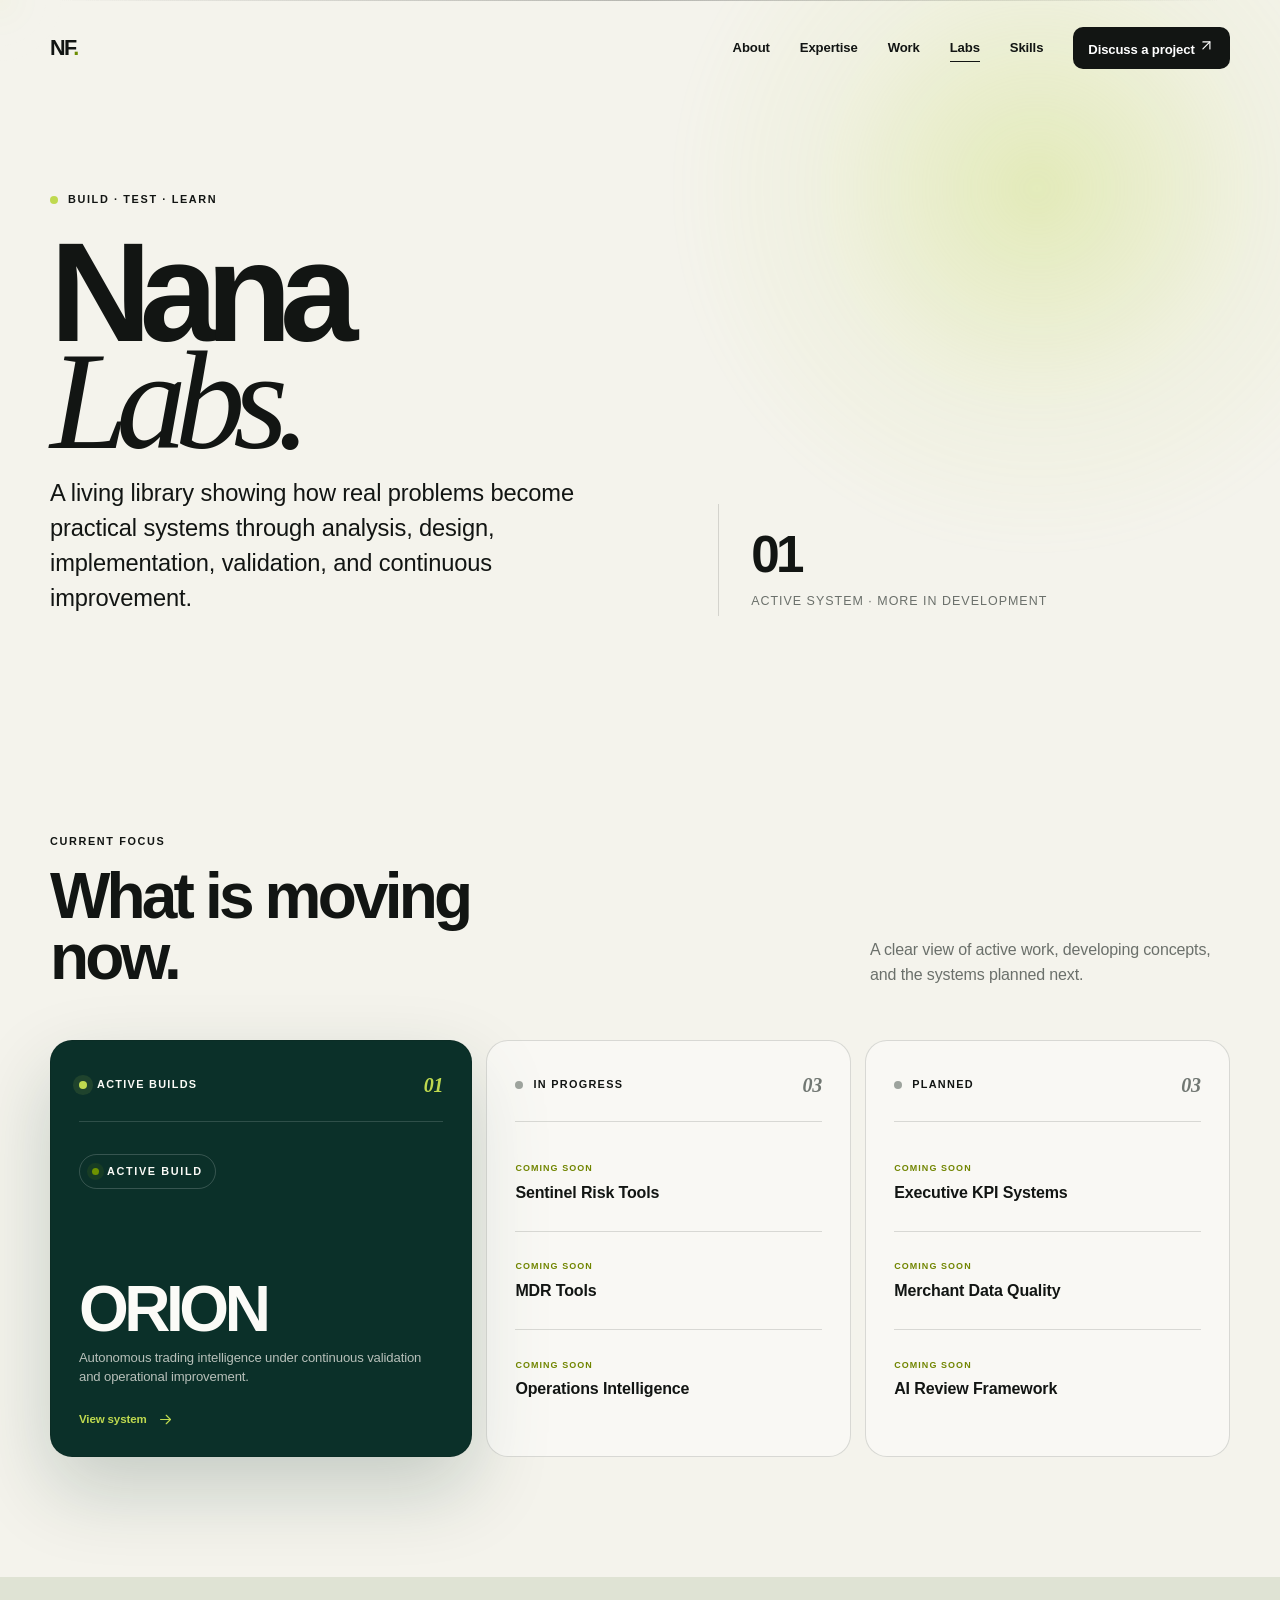
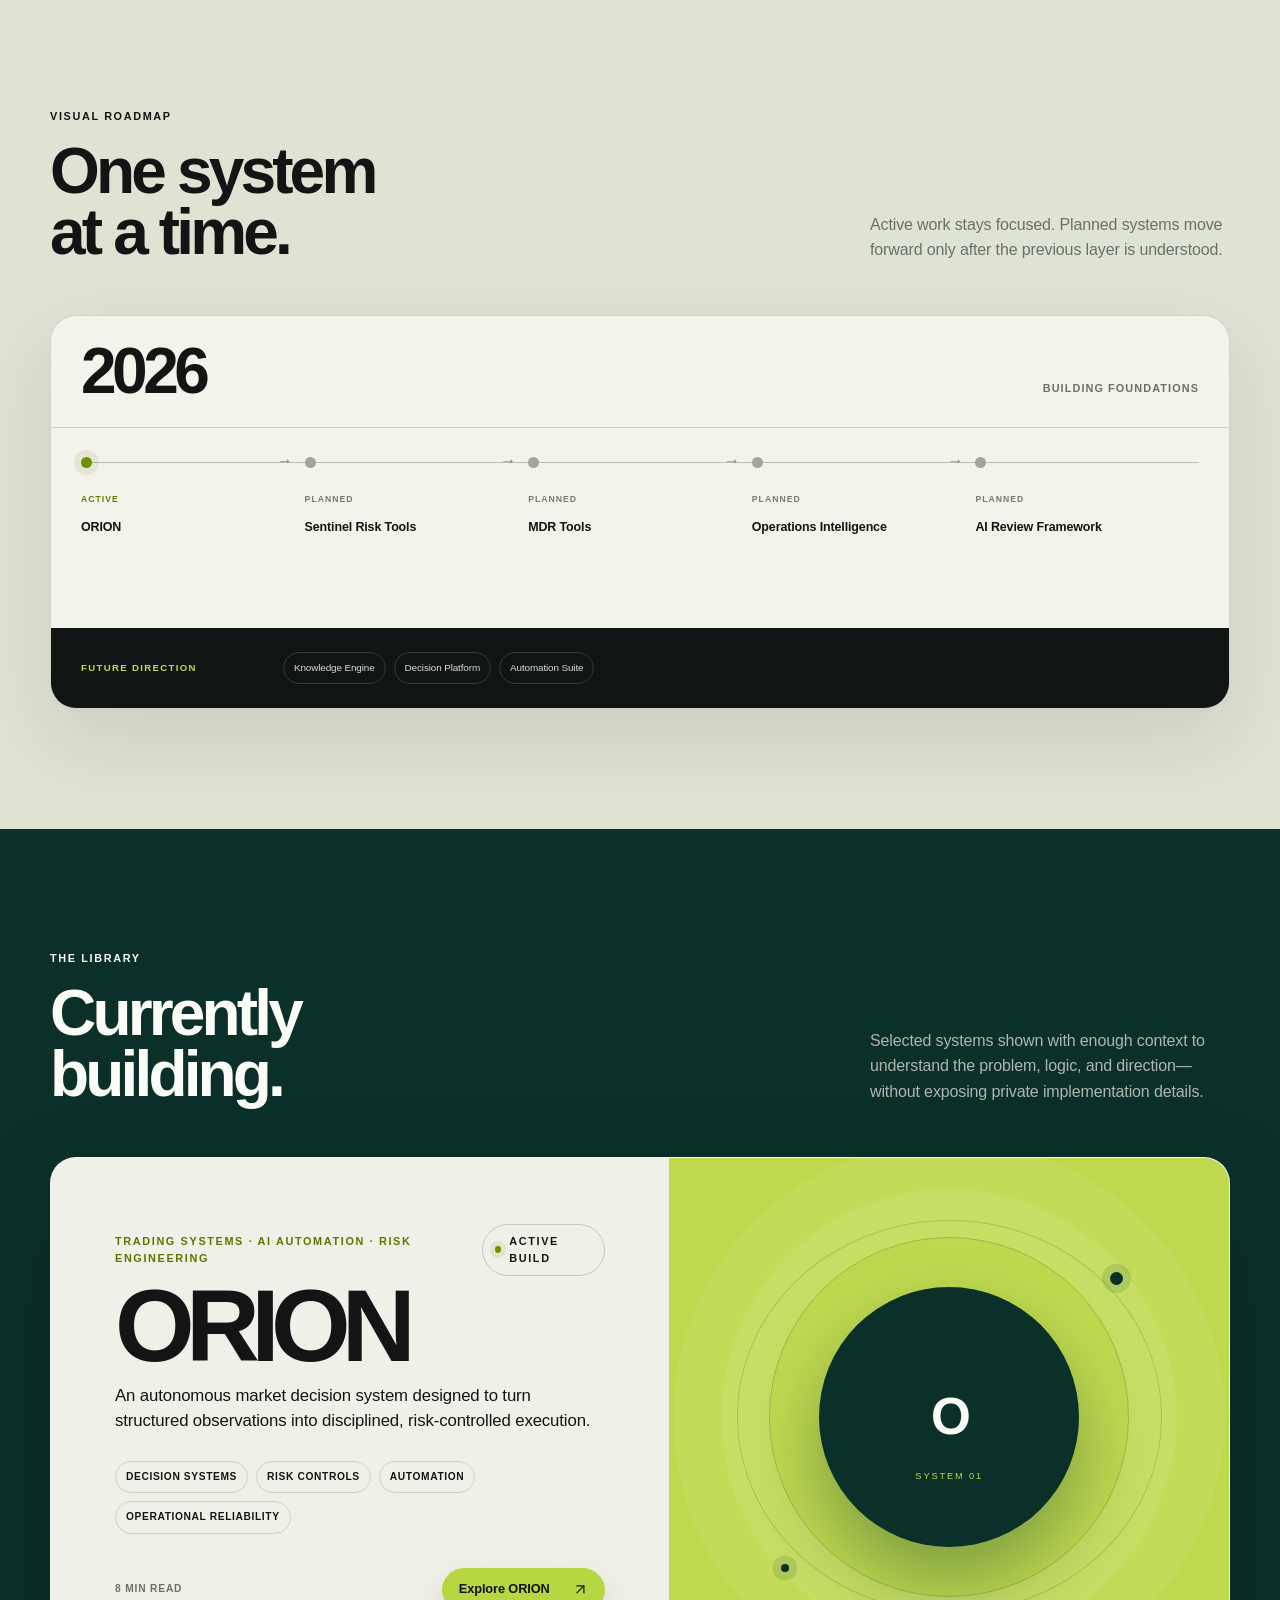
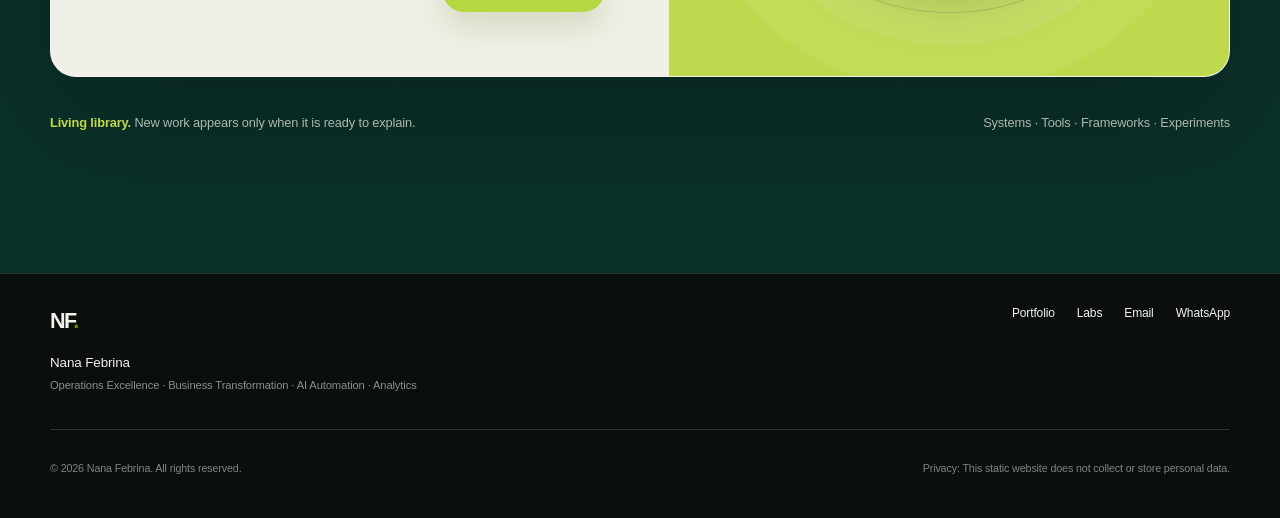
==== commit 4b9f2236: "fix: sanitize ORION public case study" ====
--- a/labs.html
+++ b/labs.html
@@ -13,12 +13,12 @@
   <meta property="og:description" content="A living library of systems, tools, experiments, and business solutions built to solve real problems.">
   <meta property="og:url" content="https://nanalabs.id/labs.html">
   <meta property="og:site_name" content="Nana Labs">
-  <meta property="og:image" content="https://nanalabs.id/assets/hero-portrait-800.jpg">
+  <meta property="og:image" content="https://nanalabs.id/assets/nana-hero-portrait-20260802-800.jpg">
   <meta property="og:image:alt" content="Nana Labs by Nana Febrina">
   <meta name="twitter:card" content="summary_large_image">
   <meta name="twitter:title" content="Nana Labs — Systems, Tools &amp; Experiments">
   <meta name="twitter:description" content="A living library of systems, tools, experiments, and practical business solutions.">
-  <meta name="twitter:image" content="https://nanalabs.id/assets/hero-portrait-800.jpg">
+  <meta name="twitter:image" content="https://nanalabs.id/assets/nana-hero-portrait-20260802-800.jpg">
   <link rel="stylesheet" href="styles.css">
   <link rel="stylesheet" href="polish.css">
   <link rel="stylesheet" href="labs.css">
@@ -85,7 +85,7 @@
             <div class="lab-card-copy">
               <div class="lab-card-top"><p class="lab-label lab-category">Trading Systems · AI Automation · Risk Engineering</p><span class="status-badge">Active Build</span></div>
               <h2>ORION</h2>
-              <p class="lab-card-description">An autonomous XAUUSD trading system designed to turn structured market logic into disciplined, risk-controlled execution.</p>
+              <p class="lab-card-description">An autonomous market decision system designed to turn structured observations into disciplined, risk-controlled execution.</p>
               <ul class="lab-themes" aria-label="ORION themes"><li>Decision systems</li><li>Risk controls</li><li>Automation</li><li>Operational reliability</li></ul>
               <div class="lab-card-action"><span>8 min read</span><a class="button button-primary" href="labs/orion.html">Explore ORION <svg class="icon" aria-hidden="true" viewBox="0 0 24 24"><path d="M7 17 17 7"/><path d="M7 7h10v10"/></svg></a></div>
             </div>
--- a/polish.css
+++ b/polish.css
@@ -655,9 +655,55 @@
 
 @media (max-width: 700px) {
   body { overscroll-behavior-y: auto; -webkit-overflow-scrolling: touch; }
-  .site-header { padding-top: 4px; }
+  .site-header { z-index: 1000; padding-top: 4px; }
+  .site-header .nav-wrap { position: relative; z-index: 2; }
+  .site-header .brand,
+  .menu-toggle { position: relative; z-index: 1002; }
   .site-header.scrolled .nav-wrap { width: calc(100% - 20px); height: 58px; padding: 0 14px; }
-  .site-nav { border-radius: 0; }
+  .site-nav {
+    position: absolute;
+    inset: 68px 10px auto;
+    z-index: 1001;
+    width: auto;
+    height: calc(100dvh - 78px);
+    max-height: calc(100dvh - 78px);
+    padding: 24px 18px;
+    gap: 4px;
+    overflow-y: auto;
+    overscroll-behavior: contain;
+    color: var(--ink);
+    background: rgba(246, 245, 239, .985);
+    border: 1px solid rgba(255,255,255,.92);
+    border-radius: 22px;
+    box-shadow: 0 28px 80px rgba(14, 22, 18, .24);
+    backdrop-filter: blur(24px) saturate(1.15);
+    -webkit-backdrop-filter: blur(24px) saturate(1.15);
+    transform: translateY(-8px) scale(.985);
+    transform-origin: top center;
+    opacity: 0;
+    visibility: hidden;
+    pointer-events: none;
+    transition: opacity .24s ease, transform .3s cubic-bezier(.2,.72,.2,1), visibility 0s linear .3s;
+  }
+  .site-nav.open {
+    transform: translateY(0) scale(1);
+    opacity: 1;
+    visibility: visible;
+    pointer-events: auto;
+    transition-delay: 0s;
+  }
+  .site-nav a {
+    display: flex;
+    width: 100%;
+    min-height: 52px;
+    align-items: center;
+    padding: 8px 12px;
+    border-radius: 12px;
+    line-height: 1.15;
+  }
+  .site-nav a:not(.nav-cta):hover,
+  .site-nav a:not(.nav-cta):focus-visible { background: rgba(18,21,19,.055); }
+  .site-nav .nav-cta { margin-top: 12px; justify-content: space-between; padding-inline: 16px; }
   .hero { padding-top: 112px; }
   .hero-portrait { border-radius: 22px; }
   .impact-strip { padding: 22px 0 72px; }
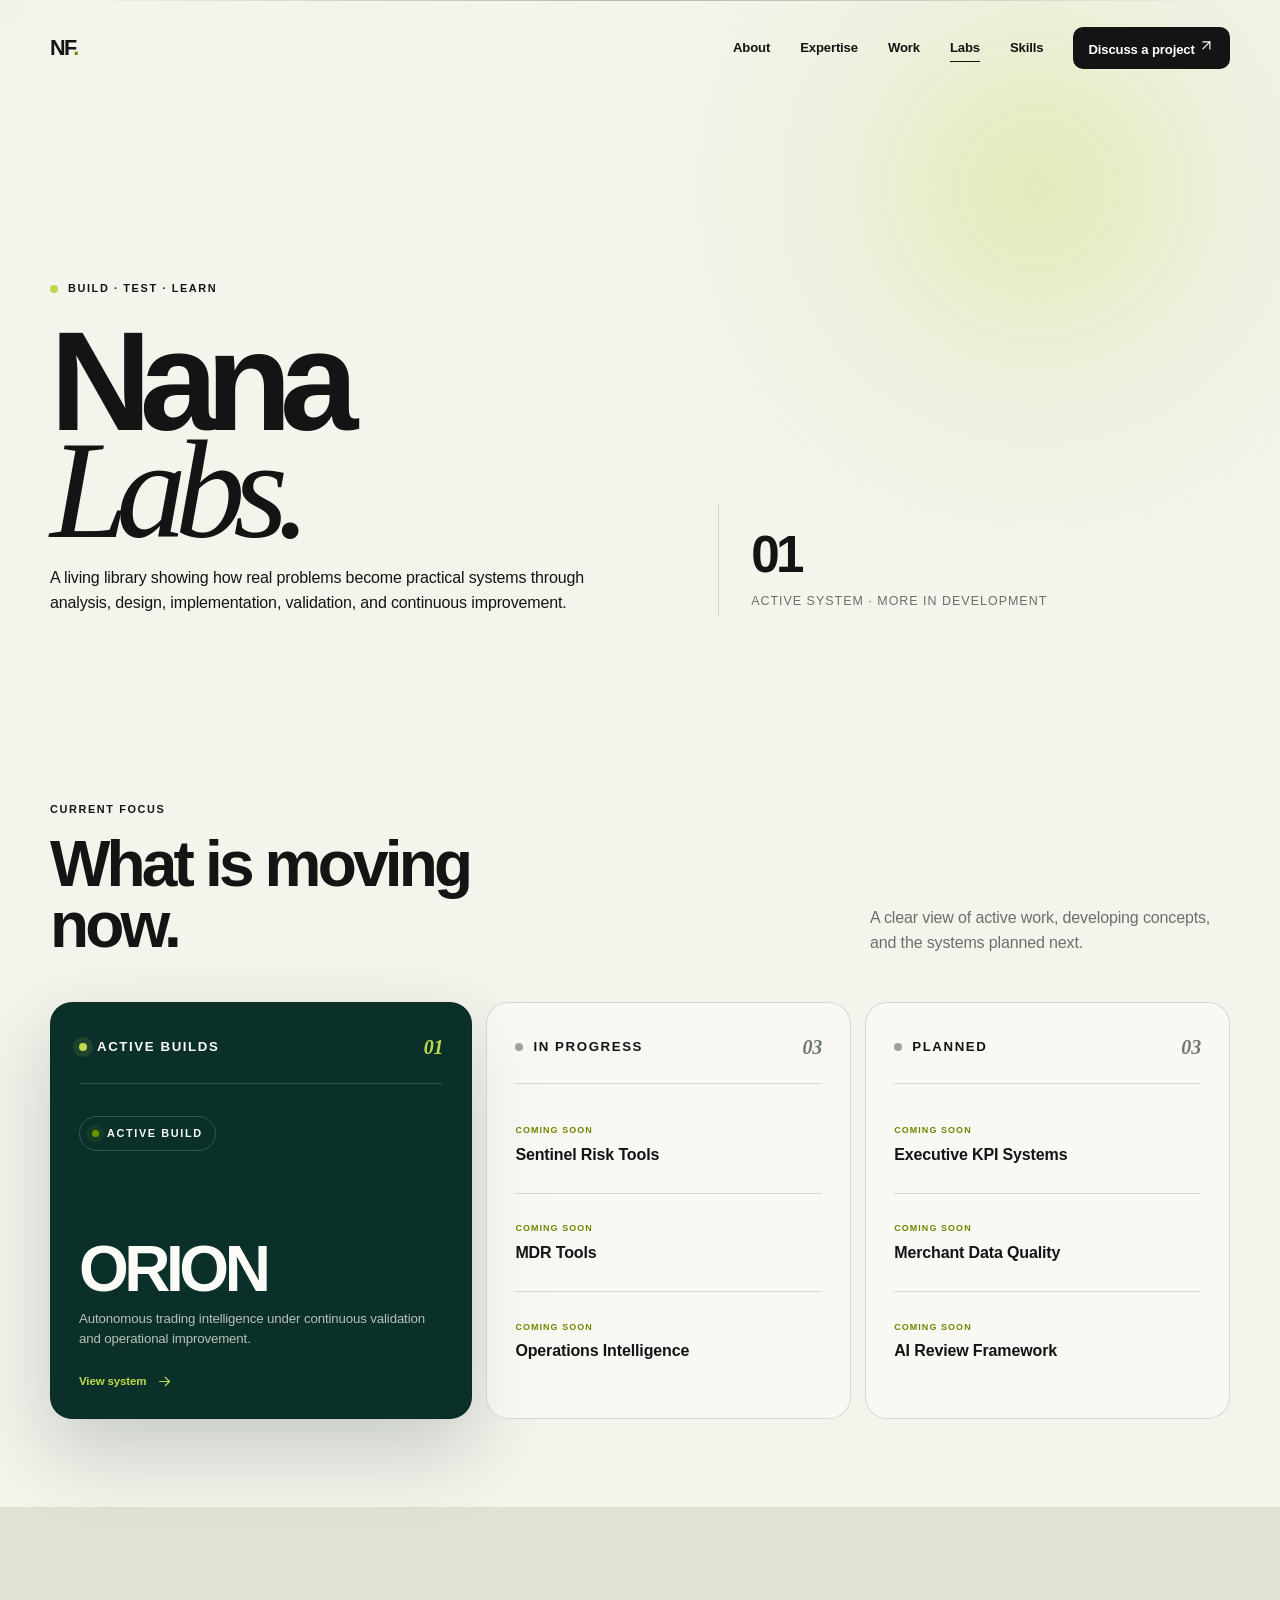
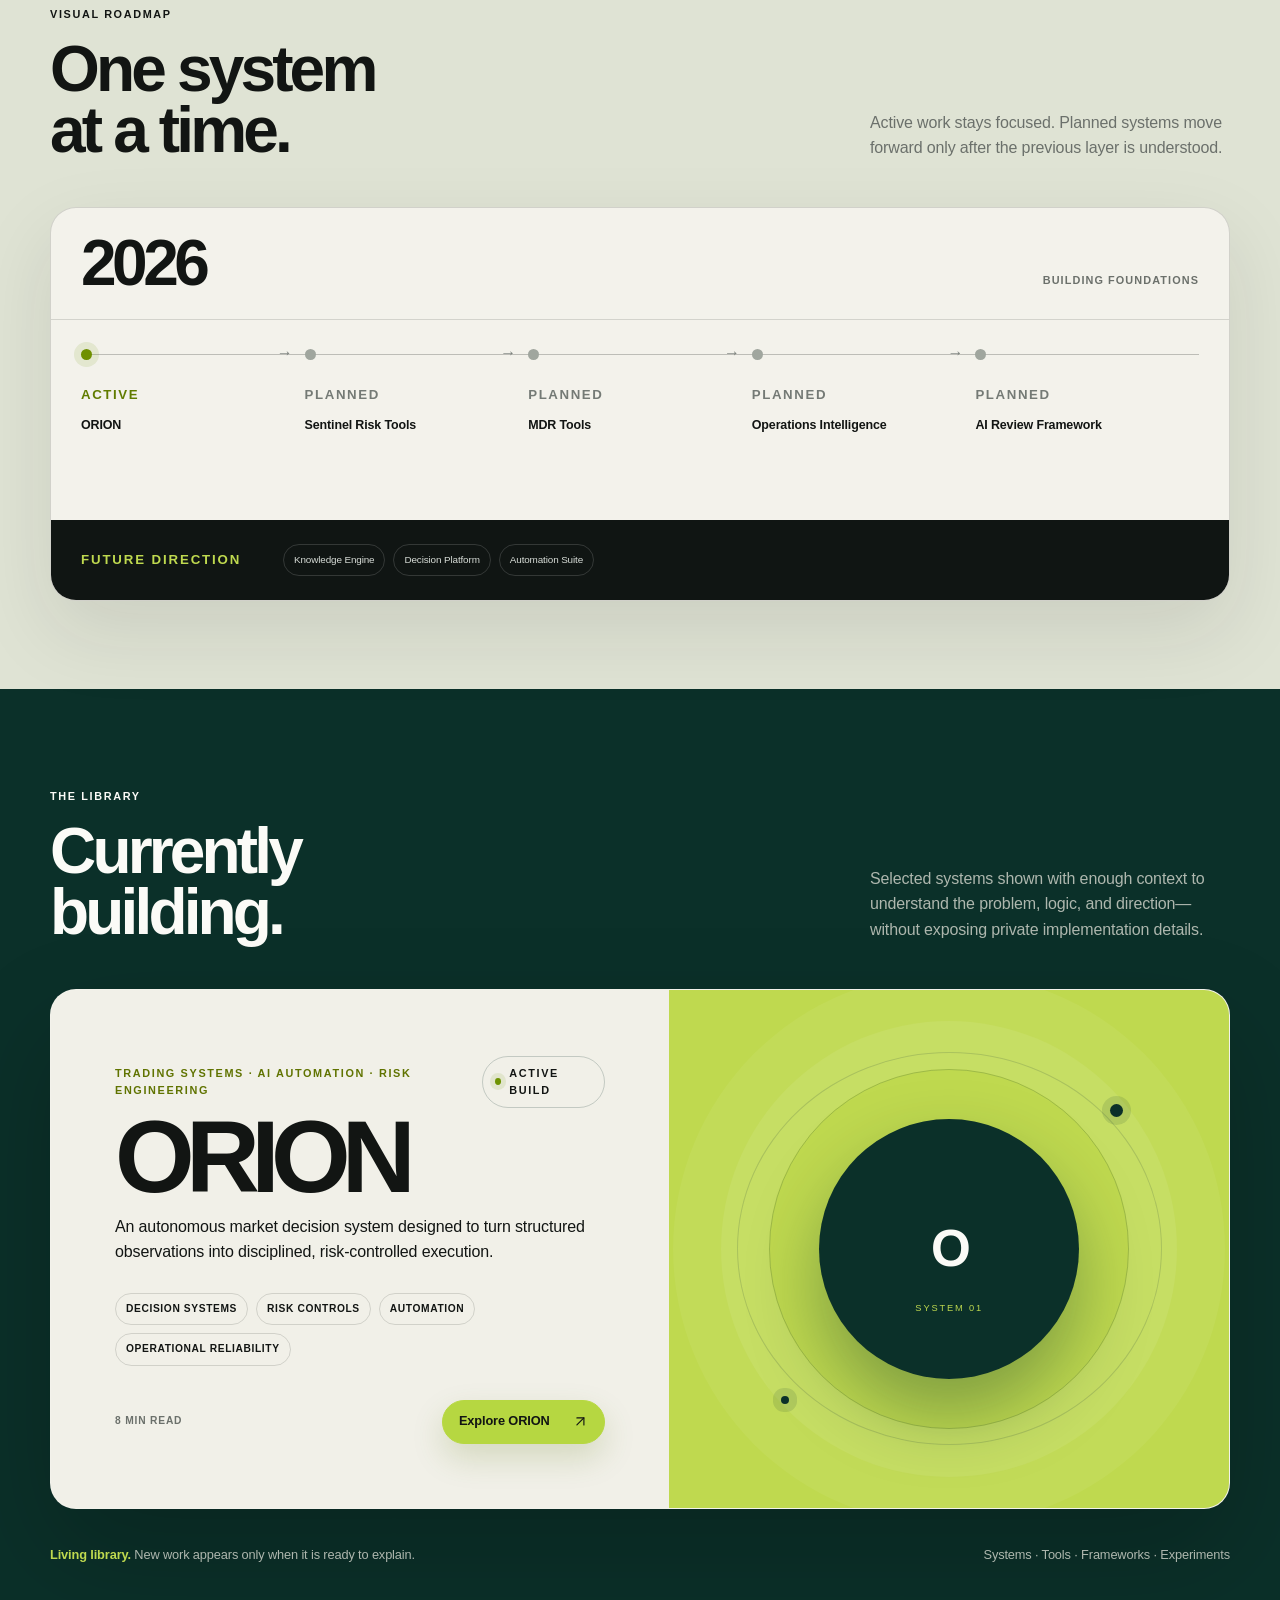
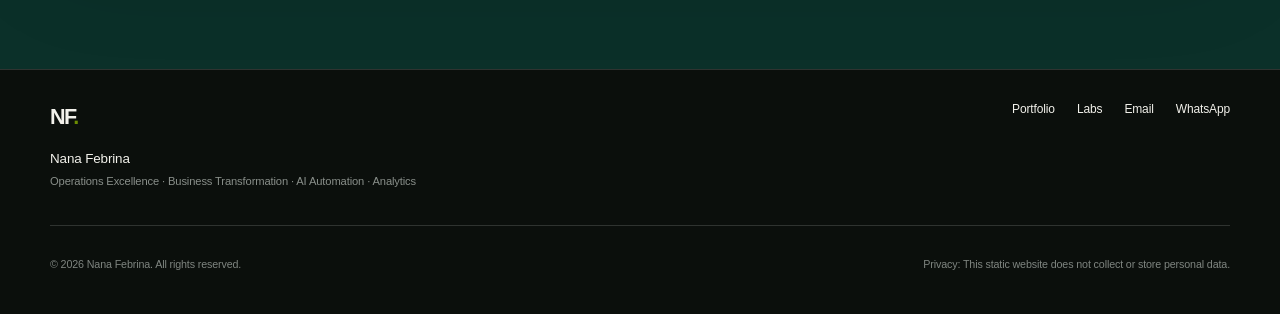
==== commit 89d19167: "feat: strengthen commercial presentation" ====
--- a/labs.html
+++ b/labs.html
@@ -22,6 +22,7 @@
   <link rel="stylesheet" href="styles.css">
   <link rel="stylesheet" href="polish.css">
   <link rel="stylesheet" href="labs.css">
+  <link rel="stylesheet" href="enhancements.css">
   <script type="application/ld+json">{"@context":"https://schema.org","@type":"CollectionPage","name":"Nana Labs","url":"https://nanalabs.id/labs.html","description":"A living library of systems, tools, experiments, and business solutions built to solve real problems.","author":{"@type":"Person","name":"Nana Febrina","url":"https://nanalabs.id/"}}</script>
 </head>
 <body class="labs-page">
--- a/enhancements.css
+++ b/enhancements.css
@@ -0,0 +1,10 @@
+/* Focused commercial presentation layer. Loaded last to preserve the approved system. */
+body{font-size:17px}.hero-statement{max-width:690px;font-size:clamp(1.12rem,1.65vw,1.42rem);line-height:1.5}.hero-scope{display:grid;grid-template-columns:repeat(2,minmax(0,1fr));gap:1px;max-width:720px;margin:26px 0 0;overflow:hidden;border:1px solid rgba(18,21,19,.14);border-radius:16px;background:rgba(18,21,19,.14);box-shadow:0 18px 42px rgba(20,27,22,.08)}.hero-scope div{min-width:0;padding:17px 19px;background:rgba(248,247,241,.88);backdrop-filter:blur(12px)}.hero-scope span{display:block;margin-bottom:7px;color:#647a0a;font-size:.64rem;font-weight:750;letter-spacing:.13em;text-transform:uppercase}.hero-scope strong{display:block;font-size:.82rem;line-height:1.45}
+.section{padding-block:clamp(72px,7.4vw,104px)}.impact-strip{padding-block:clamp(60px,6vw,84px)}.section-heading{margin-bottom:clamp(34px,4vw,48px)}.section-heading>p,.sticky-copy>p,.about-copy>p{font-size:1rem;line-height:1.65}.about-grid{padding:clamp(34px,4vw,54px);border:1px solid rgba(18,21,19,.12);border-radius:26px;background:rgba(255,255,255,.5);box-shadow:0 24px 70px rgba(24,31,25,.07)}.about-copy .lead{font-size:clamp(1.28rem,2vw,1.72rem);line-height:1.45}.principles span{font-size:.76rem}.impact-card{min-height:190px;padding:25px 22px}.impact-card strong{font-size:clamp(1.25rem,2vw,1.7rem)}.impact-card>span:not(.impact-icon){font-size:.9rem;line-height:1.35}.impact-card small{font-size:.76rem;line-height:1.4}
+.service-row{padding-block:clamp(23px,3vw,34px)}.service-row h3{font-size:clamp(1.4rem,2.6vw,2.35rem);line-height:1.05}.service-row p{font-size:.98rem;line-height:1.5}.experience-item h3{font-size:clamp(1.35rem,2vw,1.7rem)}.experience-item p{font-size:.96rem;line-height:1.55}.project-grid{gap:18px}.project-card{border-radius:24px;box-shadow:0 22px 60px rgba(18,25,20,.08)}.project-body{padding:clamp(25px,3vw,36px)}.project-body h3{font-size:clamp(1.55rem,2.5vw,2.15rem);line-height:1.08}.project-body dt{font-size:.66rem}.project-body dd{font-size:.9rem;line-height:1.48}.impact-model p{font-size:.84rem;line-height:1.48}.help-card{min-height:330px;padding:clamp(25px,3vw,34px)}.help-card h3{font-size:clamp(1.5rem,2.5vw,2rem);line-height:1.08}.help-card>p:last-of-type{font-size:.96rem;line-height:1.55}.skill-group li{font-size:.94rem;line-height:1.5}
+.home-labs{overflow:hidden;background:#eff0e8}.home-labs-card{display:grid;grid-template-columns:minmax(0,.85fr) minmax(430px,1.15fr);overflow:hidden;border:1px solid rgba(18,21,19,.15);border-radius:30px;background:#102722;color:#f6f5ed;box-shadow:0 32px 90px rgba(12,30,25,.18)}.home-labs-copy{display:flex;align-items:flex-start;flex-direction:column;justify-content:center;padding:clamp(38px,5vw,72px)}.home-labs-top{width:100%;display:flex;align-items:center;justify-content:space-between;gap:20px}.home-labs .section-kicker{color:#dbea66}.lab-status{display:inline-flex;align-items:center;gap:8px;color:#dce3d9;font-size:.65rem;font-weight:700;letter-spacing:.1em;text-transform:uppercase}.lab-status i{width:7px;height:7px;border-radius:50%;background:#dbea66;box-shadow:0 0 0 5px rgba(219,234,102,.1)}.home-labs h2{margin:30px 0 22px;font-size:clamp(2.8rem,5vw,5rem);line-height:.92;letter-spacing:-.06em}.home-labs h2 em{color:#dbea66;font-family:var(--serif);font-weight:400}.home-labs-copy>p{max-width:510px;margin:0 0 30px;color:#c0cbc5;font-size:1rem;line-height:1.6}.home-labs .button-primary{background:#dbea66;color:#102722}.home-labs-visual{position:relative;display:grid;grid-template-columns:repeat(2,minmax(0,1fr));gap:1px;padding:clamp(28px,4vw,52px);background:radial-gradient(circle at 76% 20%,rgba(219,234,102,.22),transparent 31%),#163b33}.labs-flow-step{position:relative;min-height:148px;display:flex;align-items:flex-start;flex-direction:column;justify-content:flex-end;padding:23px;border:1px solid rgba(230,238,221,.15);background:rgba(9,30,25,.42);transition:transform .3s ease,background .3s ease}.labs-flow-step:nth-child(1){border-radius:18px 0 0}.labs-flow-step:nth-child(2){border-radius:0 18px 0 0}.labs-flow-step:nth-child(3){border-radius:0 0 0 18px}.labs-flow-step:nth-child(4){border-radius:0 0 18px}.labs-flow-step:hover{z-index:1;transform:translateY(-3px);background:rgba(219,234,102,.1)}.labs-flow-step span{position:absolute;top:18px;left:20px;color:#dbea66;font-size:.62rem;letter-spacing:.12em}.labs-flow-step strong{font-size:1.2rem}.labs-flow-step small{margin-top:7px;color:#aebdb7;font-size:.74rem}.labs-product-note{position:absolute;right:clamp(40px,5vw,68px);bottom:clamp(40px,5vw,68px);width:185px;padding:18px;border:1px solid rgba(219,234,102,.38);border-radius:14px;background:#dbea66;color:#102722;box-shadow:0 18px 38px rgba(5,20,16,.24);transform:translate(12px,12px)}.labs-product-note span,.labs-product-note small{display:block;font-size:.58rem;font-weight:700;letter-spacing:.08em;text-transform:uppercase}.labs-product-note strong{display:block;margin:7px 0 5px;font-size:1.45rem;letter-spacing:-.04em}
+/* Labs and ORION: visual-first sections with denser editorial rhythm. */
+.labs-hero{min-height:78svh}.labs-hero-copy>p:last-child,.labs-section-head>p,.story-head>p{font-size:1rem;line-height:1.6}.labs-library{padding:88px 0 104px}.labs-focus,.labs-roadmap{padding:88px 0}.labs-section-head{margin-bottom:46px}.lab-card-copy>p{font-size:1rem;line-height:1.6}.focus-column p,.focus-item span,.roadmap-item span,.roadmap-future p{font-size:.83rem;line-height:1.5}.story-section{padding:86px 0}.story-head{margin-bottom:44px}.story-card{min-height:170px}.story-card h3{font-size:1.08rem}.story-card p{font-size:.86rem;line-height:1.5}.workflow-step strong{font-size:.9rem}.principle-card{min-height:150px}.principle-card h3{font-size:1.04rem}.principle-card p{font-size:.84rem;line-height:1.5}.status-column li,.direction-card li,.lesson-card p{font-size:.88rem;line-height:1.55}.orion-closing{padding:92px 0}.continue-section{padding:86px 0}
+@media(max-width:900px){.home-labs-card{grid-template-columns:1fr}.home-labs-visual{min-height:440px}.labs-hero{min-height:auto}}
+@media(max-width:700px){body{font-size:16px}.section{padding-block:64px}.impact-strip{padding-block:54px}.hero-copy,.labs-hero-copy,.orion-hero-copy{min-width:0;max-width:100%}.eyebrow,.headline,.labs-hero-copy>p,.orion-hero-copy>p{max-width:100%;overflow-wrap:anywhere}.button-row{display:grid;grid-template-columns:1fr;width:100%}.button-row .button,.button-row .text-link{width:100%;min-width:0}.hero-scope{grid-template-columns:1fr;margin-top:21px}.hero-scope div{padding:14px 16px}.hero-scope strong{font-size:.77rem}.about-grid{padding:26px 20px;border-radius:20px}.impact-card{min-height:165px}.service-row p{font-size:.92rem}.project-grid{gap:14px}.project-body dd{font-size:.87rem}.help-card{min-height:280px}.home-labs-card{border-radius:22px}.home-labs-copy{padding:30px 22px 34px}.home-labs-top{align-items:flex-start;flex-direction:column;gap:14px}.home-labs h2{margin-top:26px}.home-labs-visual{min-height:460px;grid-template-columns:1fr 1fr;padding:18px}.labs-flow-step{min-height:138px;padding:17px}.labs-flow-step strong{font-size:1rem}.labs-flow-step small{font-size:.68rem}.labs-product-note{right:28px;bottom:28px;width:170px}.labs-library,.labs-focus,.labs-roadmap,.story-section{padding:66px 0}.labs-section-head{margin-bottom:34px}.story-head{margin-bottom:30px}.story-card{min-height:150px}.orion-closing,.continue-section{padding:68px 0}}
+@media(prefers-reduced-motion:reduce){.labs-flow-step{transition:none}}
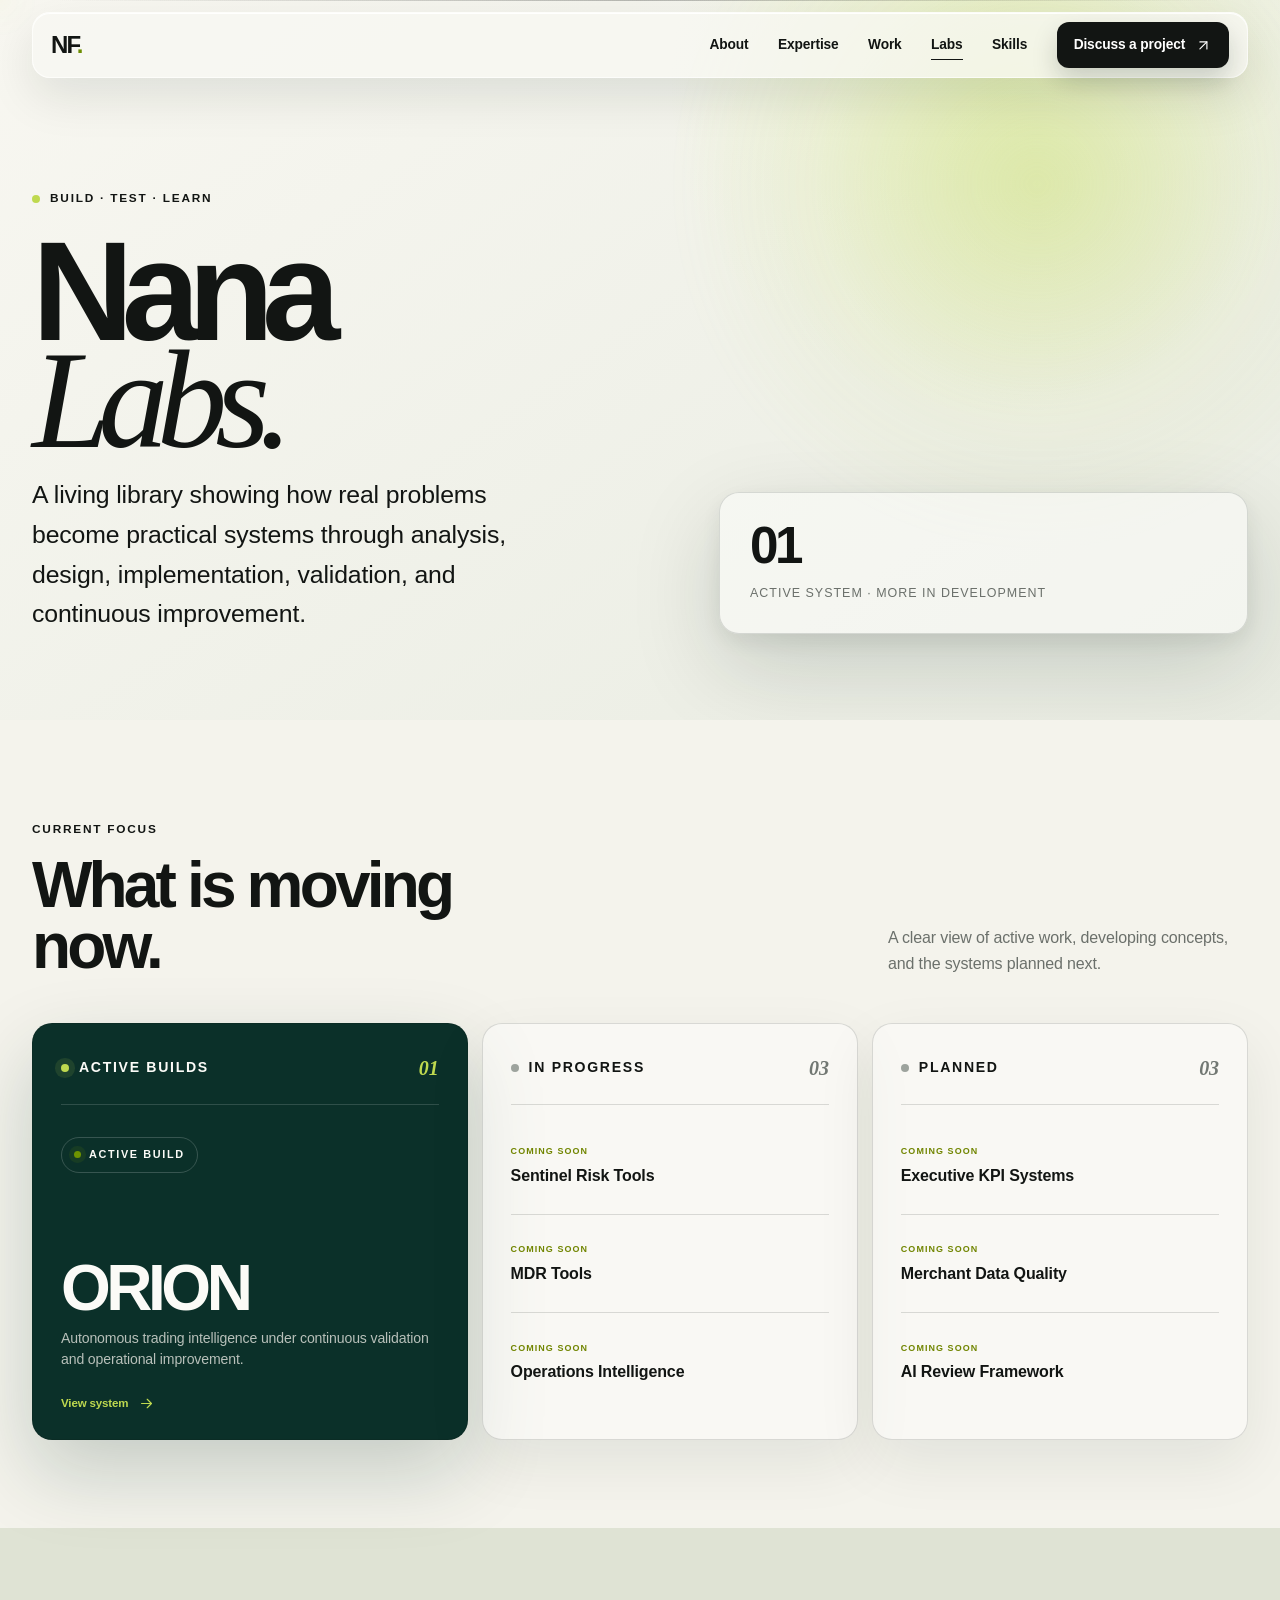
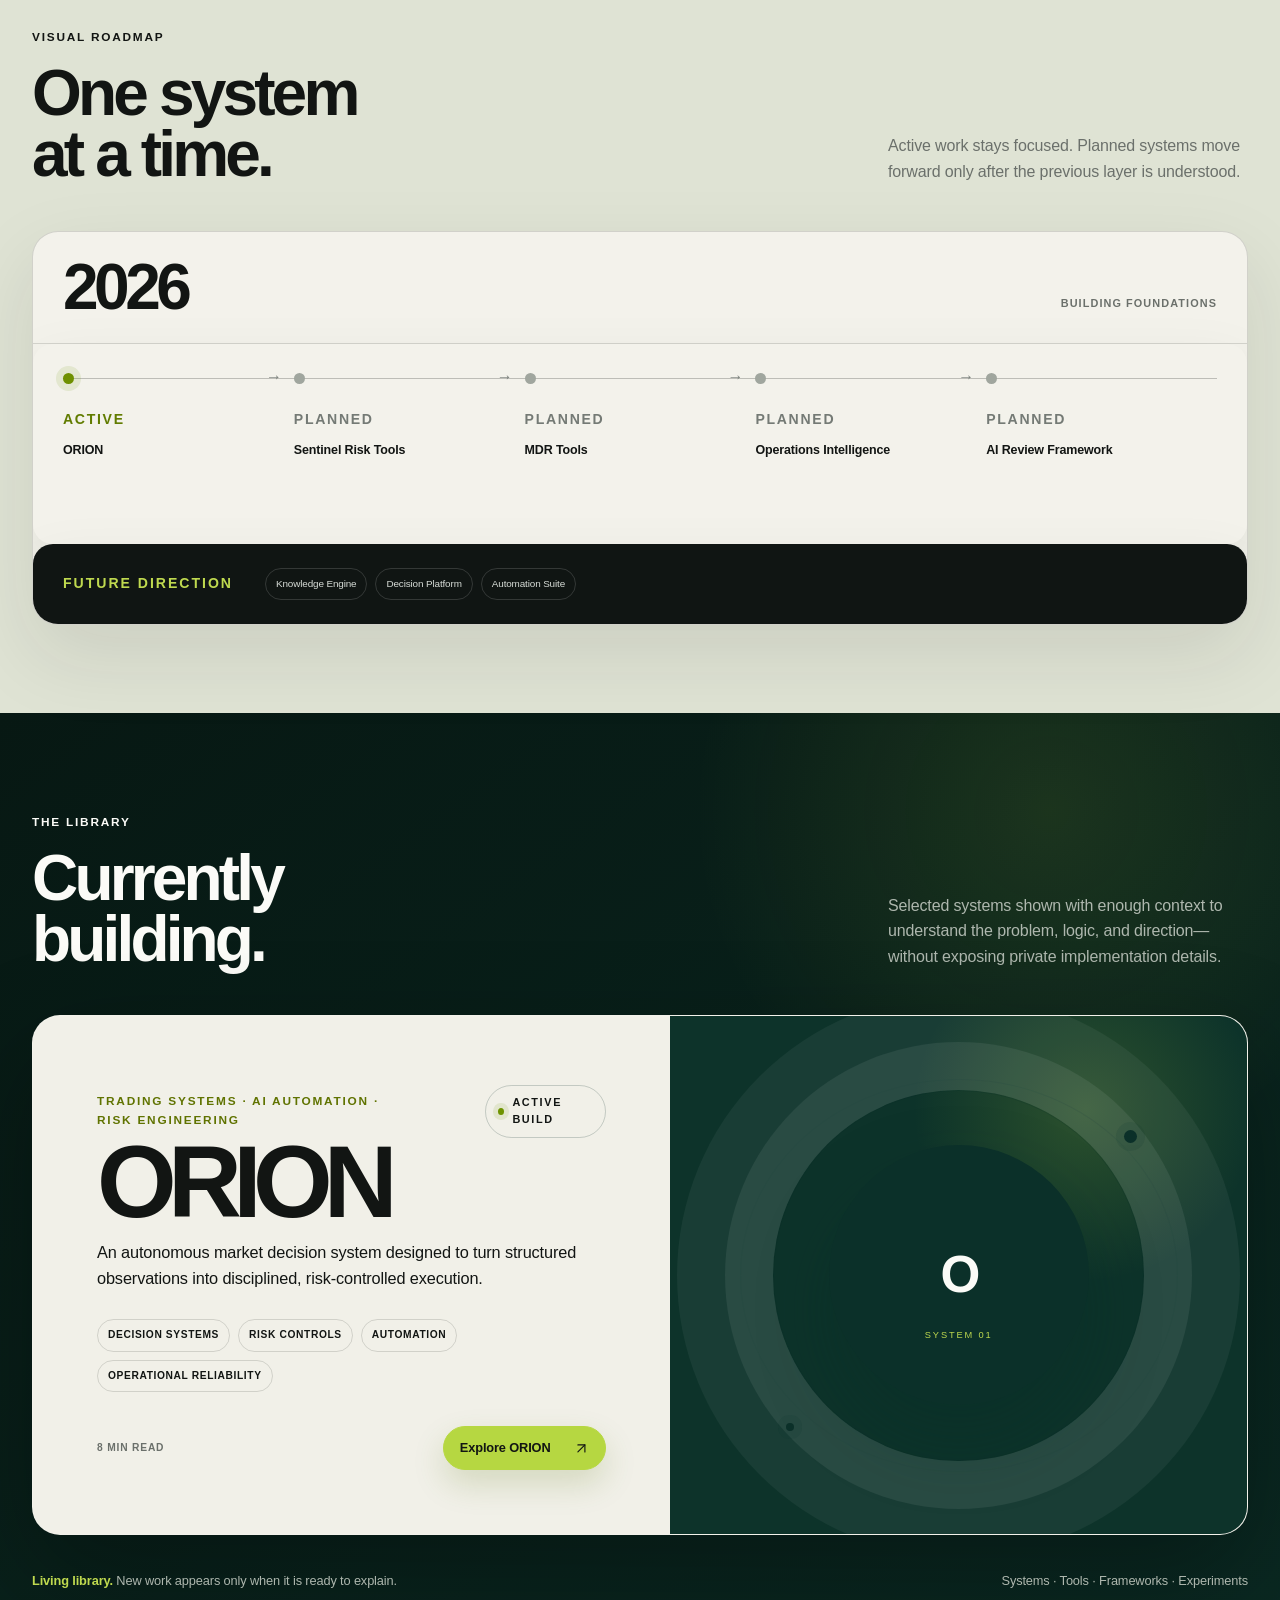
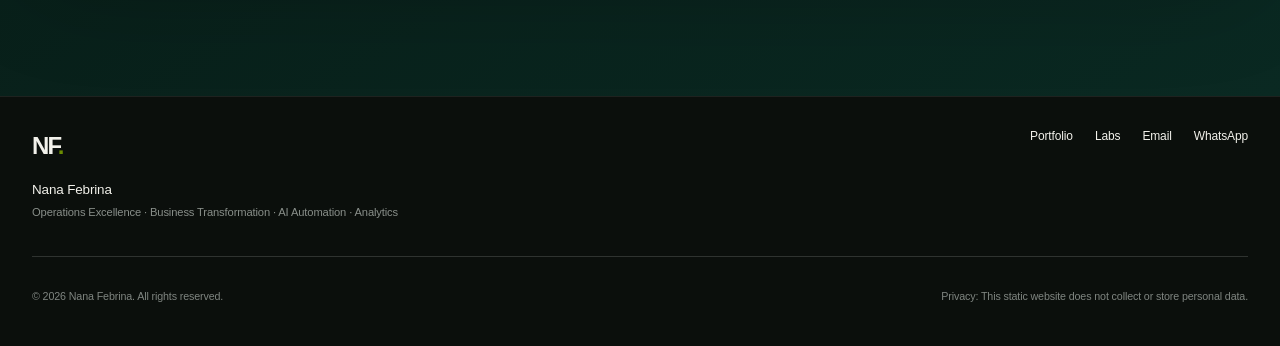
==== commit 76fe1fa1: "feat: elevate Nana Labs brand experience" ====
--- a/labs.html
+++ b/labs.html
@@ -23,6 +23,7 @@
   <link rel="stylesheet" href="polish.css">
   <link rel="stylesheet" href="labs.css">
   <link rel="stylesheet" href="enhancements.css">
+  <link rel="stylesheet" href="brand-system.css">
   <script type="application/ld+json">{"@context":"https://schema.org","@type":"CollectionPage","name":"Nana Labs","url":"https://nanalabs.id/labs.html","description":"A living library of systems, tools, experiments, and business solutions built to solve real problems.","author":{"@type":"Person","name":"Nana Febrina","url":"https://nanalabs.id/"}}</script>
 </head>
 <body class="labs-page">
--- a/enhancements.css
+++ b/enhancements.css
@@ -8,3 +8,28 @@
 @media(max-width:900px){.home-labs-card{grid-template-columns:1fr}.home-labs-visual{min-height:440px}.labs-hero{min-height:auto}}
 @media(max-width:700px){body{font-size:16px}.section{padding-block:64px}.impact-strip{padding-block:54px}.hero-copy,.labs-hero-copy,.orion-hero-copy{min-width:0;max-width:100%}.eyebrow,.headline,.labs-hero-copy>p,.orion-hero-copy>p{max-width:100%;overflow-wrap:anywhere}.button-row{display:grid;grid-template-columns:1fr;width:100%}.button-row .button,.button-row .text-link{width:100%;min-width:0}.hero-scope{grid-template-columns:1fr;margin-top:21px}.hero-scope div{padding:14px 16px}.hero-scope strong{font-size:.77rem}.about-grid{padding:26px 20px;border-radius:20px}.impact-card{min-height:165px}.service-row p{font-size:.92rem}.project-grid{gap:14px}.project-body dd{font-size:.87rem}.help-card{min-height:280px}.home-labs-card{border-radius:22px}.home-labs-copy{padding:30px 22px 34px}.home-labs-top{align-items:flex-start;flex-direction:column;gap:14px}.home-labs h2{margin-top:26px}.home-labs-visual{min-height:460px;grid-template-columns:1fr 1fr;padding:18px}.labs-flow-step{min-height:138px;padding:17px}.labs-flow-step strong{font-size:1rem}.labs-flow-step small{font-size:.68rem}.labs-product-note{right:28px;bottom:28px;width:170px}.labs-library,.labs-focus,.labs-roadmap,.story-section{padding:66px 0}.labs-section-head{margin-bottom:34px}.story-head{margin-bottom:30px}.story-card{min-height:150px}.orion-closing,.continue-section{padding:68px 0}}
 @media(prefers-reduced-motion:reduce){.labs-flow-step{transition:none}}
+
+/* ORION workflow dashboard — isolated to section 05. */
+.orion-workflow{overflow:hidden;padding:clamp(64px,6.5vw,92px) 0;background:radial-gradient(circle at 68% 7%,rgba(181,222,48,.11),transparent 29%),linear-gradient(145deg,#07110e,#0b1915 55%,#07100d);color:#f5f7f0}.orion-workflow:before{content:"";position:absolute;inset:0;pointer-events:none;background:repeating-linear-gradient(125deg,transparent 0 38px,rgba(181,222,48,.018) 39px 40px);mask-image:linear-gradient(to bottom,#000,transparent 45%)}.orion-workflow .container{position:relative;z-index:1}.workflow-summary{display:grid;grid-template-columns:minmax(0,1.55fr) minmax(280px,.7fr);gap:clamp(28px,5vw,72px);align-items:stretch;margin-bottom:28px}.workflow-intro h2{margin:22px 0 18px;font-size:clamp(3.5rem,6vw,6.5rem);line-height:.84;letter-spacing:-.075em}.workflow-intro h2 em{color:var(--labs-lime);font-family:var(--serif);font-weight:400}.workflow-intro>p{max-width:660px;margin:0;color:#b7c1bc;font-size:1.02rem;line-height:1.55}.workflow-metrics{display:grid;grid-template-columns:repeat(3,minmax(0,1fr));gap:10px;margin-top:30px}.workflow-metrics article{min-height:112px;display:grid;grid-template-columns:auto 1fr;grid-template-rows:1fr auto;gap:4px 12px;align-items:center;padding:18px;border:1px solid rgba(223,235,225,.14);border-radius:14px;background:rgba(255,255,255,.025);box-shadow:inset 0 1px rgba(255,255,255,.04)}.workflow-metrics svg{grid-row:1/3;width:27px;height:27px}.workflow-metrics strong{align-self:end;font-size:1.08rem;line-height:1.15}.workflow-metrics span{align-self:start;color:#9facA5;font-size:.66rem;text-transform:uppercase;letter-spacing:.08em}.orion-mission{padding:26px;border:1px solid rgba(223,235,225,.16);border-radius:17px;background:linear-gradient(155deg,rgba(29,51,43,.88),rgba(10,24,19,.94));box-shadow:0 24px 70px rgba(0,0,0,.22),inset 0 1px rgba(255,255,255,.05)}.mission-title{display:flex;align-items:center;gap:11px}.mission-title h3{margin:0;color:var(--labs-lime);font-size:1.05rem}.orion-mission>p{margin:18px 0 22px;color:#bdc8c1;font-size:.86rem;line-height:1.55}.orion-mission ul{display:grid;gap:10px;margin:0;padding:0;list-style:none}.orion-mission li{position:relative;padding-left:25px;font-size:.81rem;font-weight:650}.orion-mission li:before{content:"✓";position:absolute;left:0;top:0;width:16px;height:16px;display:grid;place-items:center;border-radius:50%;background:var(--labs-lime);color:#0b1713;font-size:.66rem;font-weight:900}
+.workflow-panel,.architecture-panel,.system-in-action{position:relative;margin-top:16px;padding:22px;border:1px solid rgba(223,235,225,.15);border-radius:17px;background:rgba(8,24,19,.78);box-shadow:0 24px 70px rgba(0,0,0,.18),inset 0 1px rgba(255,255,255,.035)}.workflow-panel-label{margin:0 0 18px;color:var(--labs-lime);font-size:.68rem;font-weight:800;letter-spacing:.14em;text-transform:uppercase}.orion-steps{display:grid;grid-template-columns:repeat(9,minmax(0,1fr));gap:10px}.orion-step{position:relative;min-width:0;min-height:230px;display:flex;align-items:flex-start;flex-direction:column;padding:16px 13px;border:1px solid rgba(223,235,225,.15);border-radius:11px;background:linear-gradient(160deg,rgba(255,255,255,.035),rgba(255,255,255,.012));transition:border-color .25s,transform .25s,background .25s}.orion-step:hover{z-index:2;transform:translateY(-3px);border-color:rgba(181,222,48,.48);background:rgba(181,222,48,.045)}.orion-step:not(:last-child):after{content:"→";position:absolute;z-index:3;top:50%;right:-16px;width:21px;height:21px;display:grid;place-items:center;border-radius:50%;background:#0a1814;color:var(--labs-lime);font-size:.83rem;font-weight:900;transform:translateY(-50%)}.orion-step>span{color:var(--labs-lime);font-size:.72rem;font-weight:800;letter-spacing:.08em}.orion-step svg{width:27px;height:27px;margin:24px 0 22px;stroke:#edf2ec}.orion-step h3{min-height:40px;margin:0;color:#f6f7f3;font-size:.79rem;line-height:1.28}.orion-step p{margin:auto 0 0;color:#96a49d;font-size:.67rem;line-height:1.48}.decision-outcomes{display:grid;grid-template-columns:repeat(4,minmax(0,1fr));gap:12px;max-width:900px;margin:32px auto 0}.decision-outcomes article{position:relative;min-height:68px;display:flex;align-items:center;gap:12px;padding:13px 15px;border:1px solid rgba(223,235,225,.14);border-radius:11px;background:#0a1713}.decision-outcomes article:before{content:"";position:absolute;left:50%;bottom:100%;width:1px;height:24px;background:rgba(181,222,48,.55)}.decision-outcomes svg{width:23px;height:23px;fill:none;stroke-width:1.7;stroke-linecap:round;stroke-linejoin:round}.decision-outcomes strong,.decision-outcomes span{display:block}.decision-outcomes strong{font-size:.76rem}.decision-outcomes span{margin-top:2px;color:#a4b0aa;font-size:.67rem}.outcome-stop svg{stroke:#e76969}.outcome-stop strong{color:#ef8585}.outcome-warn svg{stroke:#e5b851}.outcome-warn strong{color:#e7c56e}.outcome-good svg{stroke:var(--labs-lime)}.outcome-good strong{color:var(--labs-lime)}
+.architecture-panel{margin-top:16px}.architecture-flow{display:grid;grid-template-columns:1fr 2.2fr 1fr 1.05fr;gap:22px;align-items:stretch}.architecture-flow>article{position:relative;min-width:0;padding:18px;border:1px solid rgba(223,235,225,.14);border-radius:12px;background:rgba(255,255,255,.022)}.architecture-flow>article:not(:last-child):after{content:"→";position:absolute;top:50%;right:-21px;color:var(--labs-lime);font-weight:900;transform:translateY(-50%)}.architecture-flow article>span{color:var(--labs-lime);font-size:.62rem;font-weight:800;letter-spacing:.12em;text-transform:uppercase}.architecture-flow h3{margin:9px 0 16px;font-size:.9rem}.architecture-flow ul{display:grid;gap:10px;margin:0;padding:0;list-style:none}.architecture-flow li{position:relative;padding-left:15px;color:#aab6b0;font-size:.7rem;line-height:1.35}.architecture-flow li:before{content:"";position:absolute;left:0;top:.52em;width:5px;height:5px;border-radius:50%;background:var(--labs-lime)}.architecture-core{background:linear-gradient(145deg,rgba(181,222,48,.055),rgba(255,255,255,.018))!important}.system-actions{display:grid;grid-template-columns:repeat(4,minmax(0,1fr));gap:7px}.system-actions i{min-height:49px;display:grid;place-items:center;padding:7px;border:1px solid rgba(223,235,225,.13);border-radius:8px;color:#dce4de;font-size:.63rem;font-style:normal;text-align:center}.feedback-card{border-color:rgba(181,222,48,.3)!important;background:linear-gradient(145deg,rgba(181,222,48,.1),rgba(255,255,255,.018))!important}.feedback-card p{margin:0;color:#aeb9b3;font-size:.72rem;line-height:1.48}.system-in-action>div{display:grid;grid-template-columns:repeat(4,minmax(0,1fr));gap:1px;background:rgba(223,235,225,.12)}.system-in-action article{min-width:0;display:grid;grid-template-columns:auto 1fr;gap:4px 13px;padding:18px;background:#0a1814}.system-in-action svg{grid-row:1/3;width:25px;height:25px}.system-in-action h3{margin:0;font-size:.83rem}.system-in-action p{margin:3px 0 0;color:#a5b1aa;font-size:.69rem;line-height:1.45}
+@media(max-width:1100px){.orion-steps{grid-template-columns:repeat(3,minmax(0,1fr))}.orion-step{min-height:190px}.orion-step:not(:last-child):after{right:-16px}.orion-step:nth-child(3n):not(:last-child):after{content:"↓";top:auto;right:50%;bottom:-17px;transform:translateX(50%)}.architecture-flow{grid-template-columns:1fr 2fr}.architecture-flow>article:nth-child(2):after{content:"↓";top:auto;right:50%;bottom:-22px;transform:translateX(50%)}.system-in-action>div{grid-template-columns:repeat(2,1fr)}}
+@media(max-width:700px){.orion-workflow{padding:62px 0}.workflow-summary{grid-template-columns:1fr;gap:18px}.workflow-intro h2{font-size:clamp(3.4rem,18vw,5rem)}.workflow-intro>p{font-size:.94rem}.workflow-metrics{gap:7px;margin-top:24px}.workflow-metrics article{min-height:96px;display:flex;align-items:flex-start;flex-direction:column;gap:7px;padding:12px}.workflow-metrics svg{width:22px;height:22px}.workflow-metrics strong{font-size:.82rem}.workflow-metrics span{font-size:.55rem;line-height:1.3}.orion-mission{padding:20px}.workflow-panel,.architecture-panel,.system-in-action{padding:14px;border-radius:14px}.orion-steps{grid-template-columns:repeat(2,minmax(0,1fr));gap:9px}.orion-step{min-height:178px;padding:13px 11px}.orion-step svg{width:23px;height:23px;margin:17px 0 15px}.orion-step h3{min-height:37px;font-size:.73rem}.orion-step p{font-size:.63rem}.orion-step:not(:last-child):after{content:"→";top:50%;right:-15px;bottom:auto;transform:translateY(-50%)}.orion-step:nth-child(even):not(:last-child):after{content:"↓";top:auto;right:50%;bottom:-15px;transform:translateX(50%)}.orion-step:last-child{grid-column:1/-1;min-height:142px}.decision-outcomes{grid-template-columns:repeat(2,minmax(0,1fr));gap:9px;margin-top:27px}.decision-outcomes article{min-height:65px;padding:10px}.decision-outcomes article:before{height:19px}.decision-outcomes strong{font-size:.69rem}.decision-outcomes span{font-size:.61rem}.architecture-flow{grid-template-columns:1fr 1fr;gap:18px}.architecture-flow>article{padding:14px}.architecture-flow>article:not(:last-child):after{content:"→";top:50%;right:-16px;bottom:auto;transform:translateY(-50%)}.architecture-flow>article:nth-child(even):not(:last-child):after{content:"↓";top:auto;right:50%;bottom:-18px;transform:translateX(50%)}.system-actions{grid-template-columns:repeat(2,1fr)}.system-in-action>div{grid-template-columns:1fr}.system-in-action article{padding:15px}.system-in-action h3{font-size:.78rem}.system-in-action p{font-size:.67rem}}
+@media(prefers-reduced-motion:reduce){.orion-step{transition:none}}
+
+/* Definitive containment: keep artwork readable and make the ORION badge a true grid item. */
+@media(min-width:901px){
+  .project-card{grid-template-rows:auto 1fr}
+  .project-visual{width:100%;height:auto;min-height:0;aspect-ratio:2/1;overflow:hidden}
+  .project-visual.visual-work{display:flex;align-items:center;justify-content:center;flex-direction:column;gap:0;padding:20px 24px 30px}
+  .project-visual.visual-work .orbit{width:112px;height:112px;max-width:38%;max-height:46%;margin:0;flex:0 0 auto}
+  .project-visual.visual-work>b{margin:10px 0 0;font-size:clamp(1.65rem,2.15vw,2rem);line-height:1;letter-spacing:.15em}
+  .project-visual.visual-work>small{display:block;margin:5px 0 0;font-size:.58rem;line-height:1.25;letter-spacing:.11em}
+  .home-labs-visual{grid-template-rows:repeat(2,minmax(0,1fr));overflow:hidden}
+  .labs-product-note{position:relative;grid-column:2;grid-row:2;align-self:start;justify-self:end;top:auto;right:auto;bottom:auto;z-index:2;width:clamp(126px,12vw,156px);margin:18px;padding:11px 13px;transform:none}
+}
+@media(max-width:900px){
+  .labs-product-note{position:relative;grid-column:1/-1;grid-row:3;align-self:stretch;justify-self:stretch;top:auto;right:auto;bottom:auto;width:auto;margin:14px 0 0;padding:12px 14px;transform:none}
+  .labs-product-note strong{display:inline-block;margin:0 10px 0 8px;font-size:1.05rem}
+  .labs-product-note span,.labs-product-note small{display:inline-block;font-size:.5rem}
+}
--- a/brand-system.css
+++ b/brand-system.css
@@ -0,0 +1,187 @@
+/* Nana Labs 2026 brand system — a single presentation layer shared by every public page. */
+:root {
+  --brand-night: #071612;
+  --brand-deep: #0b2922;
+  --brand-forest: #123e34;
+  --brand-paper: #f4f3ec;
+  --brand-mist: #e9ece3;
+  --brand-lime: #c7e83f;
+  --brand-lime-soft: #e2f16e;
+  --brand-ink: #101512;
+  --brand-muted: #66706a;
+  --brand-line: rgba(17, 31, 25, .14);
+  --brand-glow: 0 32px 90px rgba(7, 31, 25, .16), 0 8px 24px rgba(7, 31, 25, .08);
+  --brand-glow-dark: 0 40px 110px rgba(0, 0, 0, .30), inset 0 1px rgba(255, 255, 255, .06);
+  --brand-radius: clamp(20px, 2vw, 30px);
+}
+
+html { background: var(--brand-night); }
+body { background: var(--brand-paper); font-size: 17px; line-height: 1.62; }
+body::before { content: ""; position: fixed; inset: 0; z-index: -1; pointer-events: none; background: radial-gradient(circle at 82% 8%, rgba(199,232,63,.11), transparent 28%), radial-gradient(circle at 8% 42%, rgba(29,94,77,.08), transparent 31%); }
+.container { width: min(calc(100% - clamp(32px, 5vw, 88px)), 1240px); }
+.section, .story-section { padding-block: clamp(72px, 7vw, 108px); }
+.section-kicker, .eyebrow, .project-tag, .lab-label, .labs-kicker, .story-no, .workflow-panel-label { font-size: .74rem; font-weight: 850; letter-spacing: .15em; }
+.section h2, .contact h2, .labs-section-head h2, .story-head h2 { text-wrap: balance; }
+p { text-wrap: pretty; }
+
+/* Premium navigation with crisp states and a restrained luminous edge. */
+.site-header { padding-top: 12px; }
+.site-header .nav-wrap { height: 66px; padding-inline: 18px; border: 1px solid rgba(255,255,255,.66); border-radius: 18px; background: rgba(248,248,243,.78); box-shadow: 0 18px 48px rgba(10,28,22,.10), inset 0 1px rgba(255,255,255,.9); backdrop-filter: blur(22px) saturate(1.25); }
+.site-header.scrolled { border: 0; background: transparent; backdrop-filter: none; }
+.brand { font-size: 1.5rem; }
+.site-nav { gap: clamp(18px, 2.3vw, 32px); font-size: .86rem; }
+.site-nav a { font-weight: 760; }
+.site-nav .nav-cta { min-height: 46px; display: inline-flex; align-items: center; gap: 10px; padding: 10px 17px; border-radius: 12px; box-shadow: 0 12px 26px rgba(8,22,18,.18); }
+
+/* Home hero: sharper commercial hierarchy and cinematic portrait treatment. */
+.hero { min-height: 100svh; padding-top: 126px; background: radial-gradient(circle at 76% 22%, rgba(199,232,63,.15), transparent 25%), radial-gradient(circle at 10% 75%, rgba(21,80,66,.08), transparent 32%), linear-gradient(145deg, #f8f7f1, #eeefe6); }
+.hero-grid { gap: clamp(48px, 7vw, 100px); }
+.hero-copy { max-width: 720px; padding-bottom: 0; }
+.hero h1 { margin: clamp(42px, 5vw, 70px) 0 38px; font-size: clamp(5.6rem, 9.6vw, 9.1rem); filter: drop-shadow(0 12px 30px rgba(12,27,21,.07)); }
+.headline { max-width: 700px; font-size: .83rem; line-height: 1.65; letter-spacing: .105em; }
+.hero-statement { max-width: 680px; margin: 26px 0 30px; font-size: clamp(1.25rem, 1.75vw, 1.58rem); color: #3f4a44; }
+.hero-scope { border-color: rgba(17,31,25,.16); background: rgba(17,31,25,.11); box-shadow: 0 22px 54px rgba(11,31,24,.09); }
+.hero-scope div { background: rgba(250,250,246,.82); }
+.hero-scope strong { font-size: .88rem; }
+.button { border-radius: 12px; min-height: 52px; padding-inline: 20px; }
+.button-primary { box-shadow: 0 16px 34px rgba(112,145,8,.18); }
+.button:hover { transform: translateY(-3px); }
+.hero-portrait { overflow: hidden; border: 1px solid rgba(255,255,255,.72); border-radius: var(--brand-radius); box-shadow: 0 42px 100px rgba(8,28,22,.23), 0 12px 32px rgba(8,28,22,.12); }
+.hero-portrait::after { content: ""; position: absolute; inset: 0; z-index: 1; pointer-events: none; background: linear-gradient(180deg, transparent 58%, rgba(4,18,14,.32)); }
+.hero-portrait img { filter: saturate(.82) contrast(1.04) brightness(1.02); transition: transform .8s cubic-bezier(.2,.7,.2,1), filter .6s; }
+.hero-portrait:hover img { transform: scale(1.025); filter: saturate(.9) contrast(1.04) brightness(1.035); }
+.hero-portrait figcaption { position: absolute; z-index: 2; right: 18px; bottom: 16px; left: 18px; padding: 11px 13px; border: 1px solid rgba(255,255,255,.22); border-radius: 10px; background: rgba(6,20,16,.52); color: #f5f6f0; backdrop-filter: blur(14px); }
+
+/* Shared editorial sections and cards. */
+.impact-strip { position: relative; padding-block: clamp(60px, 6vw, 88px); background: linear-gradient(180deg, #f0f1e9, #e7eadf); }
+.impact-grid { gap: 12px; }
+.impact-card { min-height: 200px; padding: 26px 23px; border-radius: 20px; background: linear-gradient(145deg, rgba(255,255,255,.78), rgba(244,246,238,.56)); box-shadow: 0 20px 55px rgba(15,37,29,.08), inset 0 1px rgba(255,255,255,.8); }
+.impact-card strong { font-size: clamp(1.35rem, 2vw, 1.8rem); }
+.impact-card > span:not(.impact-icon) { font-size: .94rem; }
+.impact-card small { font-size: .78rem; }
+.about-grid { padding: clamp(38px, 5vw, 68px); border-radius: var(--brand-radius); background: radial-gradient(circle at 90% 10%, rgba(199,232,63,.13), transparent 24%), rgba(255,255,255,.57); box-shadow: var(--brand-glow); }
+.about-copy > p { font-size: 1.05rem; }
+.about-copy .lead { font-size: clamp(1.42rem, 2.2vw, 1.9rem); }
+.principles { gap: 8px; }
+.principles span { padding: 11px 13px; border: 1px solid var(--brand-line); border-radius: 999px; background: rgba(255,255,255,.58); text-align: center; }
+.section-ink { background: radial-gradient(circle at 88% 12%, rgba(199,232,63,.10), transparent 25%), linear-gradient(145deg, #09201a, #06130f 70%); }
+.service-row { min-height: 102px; padding: 26px 18px; border-radius: 16px; transition: background .28s, transform .28s, border-color .28s; }
+.service-row:hover { transform: translateX(5px); background: rgba(255,255,255,.055); border-color: rgba(199,232,63,.34); }
+.service-row h3 { font-size: clamp(1.5rem, 2.7vw, 2.45rem); }
+.service-row p { font-size: 1rem; }
+.experience-item { border-radius: 18px; transition: padding .28s, background .28s; }
+.experience-item:hover { padding-inline: 18px; background: rgba(255,255,255,.54); }
+.experience-item h3 { font-size: clamp(1.45rem, 2vw, 1.78rem); }
+.experience-item p { font-size: 1rem; }
+
+/* Selected work: aligned product covers and denser case-study cards. */
+.work-section { background: radial-gradient(circle at 78% 5%, rgba(199,232,63,.09), transparent 25%), linear-gradient(155deg, #08231d, #06130f); }
+.project-grid { gap: 24px; align-items: stretch; }
+.project-card { border-radius: 26px; border-color: rgba(255,255,255,.18); box-shadow: var(--brand-glow-dark); }
+.project-card:hover { transform: translateY(-6px); }
+.project-visual { min-height: 280px; }
+.project-body { padding: clamp(28px, 3vw, 38px); }
+.project-body h3 { font-size: clamp(1.72rem, 2.5vw, 2.2rem); }
+.project-body dd { font-size: .93rem; }
+.impact-model p { font-size: .88rem; }
+.impact-row { background: linear-gradient(145deg, #eff2e5, #e4ead8); }
+.project-visual.visual-work { min-height: 280px; }
+.project-visual.visual-work .orbit { width: 118px; height: 118px; }
+.project-visual.visual-work > small { color: #26302b; font-size: .64rem; }
+
+/* Commercial pathways and contact. */
+.help-grid { gap: 16px; }
+.help-card { min-height: 320px; border-radius: 22px; background: radial-gradient(circle at 85% 10%, rgba(199,232,63,.12), transparent 26%), rgba(255,255,255,.66); box-shadow: 0 24px 64px rgba(11,34,26,.09); }
+.help-card h3 { font-size: clamp(1.65rem, 2.5vw, 2.1rem); }
+.help-card > p:last-of-type { font-size: 1rem; }
+.skills-section { background: linear-gradient(160deg, #e7ebe0, #f4f3ec); }
+.skill-group { padding: 22px; border: 1px solid var(--brand-line); border-radius: 18px; background: rgba(255,255,255,.5); }
+.skill-group li { font-size: .96rem; }
+.contact { background: radial-gradient(circle at 82% 15%, rgba(199,232,63,.14), transparent 28%), linear-gradient(145deg, #0c2e26, #071612 75%); }
+.contact-form { border: 1px solid rgba(255,255,255,.13); border-radius: 24px; background: rgba(255,255,255,.055); box-shadow: var(--brand-glow-dark); backdrop-filter: blur(14px); }
+.contact-form input, .contact-form select, .contact-form textarea { min-height: 50px; font-size: .96rem; }
+.footer { border-top: 1px solid rgba(255,255,255,.08); }
+
+/* Nana Labs product-library system. */
+.home-labs { background: radial-gradient(circle at 20% 20%, rgba(199,232,63,.10), transparent 24%), #e9ece3; }
+.home-labs-card { border-radius: 32px; box-shadow: 0 40px 110px rgba(7,31,25,.23); }
+.home-labs-copy { background: linear-gradient(150deg, #0b2b24, #071b16); }
+.home-labs-visual { background: radial-gradient(circle at 82% 18%, rgba(199,232,63,.18), transparent 26%), linear-gradient(145deg, #16473b, #0e3028); }
+.labs-flow-step { min-height: 170px; }
+.labs-flow-step strong { font-size: 1.28rem; }
+.labs-flow-step small { font-size: .78rem; }
+.labs-product-note { box-shadow: 0 18px 38px rgba(2,17,13,.32); }
+.labs-page { background: var(--brand-paper); }
+.labs-hero { min-height: 80svh; background: radial-gradient(circle at 78% 12%, rgba(199,232,63,.16), transparent 28%), linear-gradient(145deg, #f8f7f1, #e9ece2); }
+.labs-hero-copy > p:last-child { font-size: clamp(1.2rem, 2vw, 1.55rem); }
+.labs-hero-aside { padding: 30px; border: 1px solid var(--brand-line); border-radius: 20px; background: rgba(255,255,255,.44); box-shadow: var(--brand-glow); }
+.labs-library { background: radial-gradient(circle at 82% 10%, rgba(199,232,63,.1), transparent 26%), linear-gradient(145deg, #071813, #0a2922); }
+.lab-card { border-radius: 28px; box-shadow: var(--brand-glow-dark); }
+.lab-card-copy { padding: clamp(34px, 5vw, 72px); }
+.lab-card-copy > p { font-size: 1.02rem; }
+.lab-card-visual { background: radial-gradient(circle at 72% 18%, rgba(199,232,63,.17), transparent 29%), #0d332a; }
+.focus-column, .roadmap-track, .roadmap-future, .continue-card { border-radius: 20px; box-shadow: 0 22px 60px rgba(12,35,27,.08); }
+.focus-column p, .focus-item span, .roadmap-item span, .roadmap-future p { font-size: .88rem; }
+
+/* ORION keeps its confidentiality-safe story while gaining readable technical density. */
+.orion-hero { background: radial-gradient(circle at 76% 12%, rgba(199,232,63,.14), transparent 26%), linear-gradient(145deg, #06130f, #0b2922); }
+.hero-system-map { border-radius: 24px; box-shadow: var(--brand-glow-dark); }
+.story-section.ink { background: radial-gradient(circle at 88% 5%, rgba(199,232,63,.075), transparent 25%), linear-gradient(145deg, #06130f, #0a201a); }
+.story-card, .principle-card, .status-column, .lesson-card, .direction-column { border-radius: 18px; }
+.story-card h3, .principle-card h3 { font-size: 1.08rem; }
+.story-card p, .principle-card p, .status-column li, .direction-column li, .lesson-card p { font-size: .86rem; line-height: 1.55; }
+.workflow-panel, .architecture-panel, .system-in-action { border-radius: 22px; box-shadow: var(--brand-glow-dark); }
+.orion-step { min-height: 238px; }
+.orion-step h3 { font-size: .83rem; }
+.orion-step p { font-size: .72rem; }
+.decision-outcomes strong { font-size: .8rem; }
+.decision-outcomes span, .architecture-flow li, .feedback-card p, .system-in-action p { font-size: .72rem; }
+.system-actions i { font-size: .68rem; }
+
+@media (max-width: 900px) {
+  body { font-size: 16px; }
+  .container { width: min(calc(100% - 36px), 1240px); }
+  .hero { min-height: auto; }
+  .hero-grid { gap: 48px; }
+  .hero-copy { max-width: none; }
+  .project-visual { min-height: 360px; }
+  .labs-hero { min-height: auto; }
+  .site-nav { font-size: .82rem; }
+}
+
+@media (max-width: 700px) {
+  .container { width: min(calc(100% - 28px), 1240px); }
+  .section, .story-section { padding-block: 66px; }
+  .site-header { padding-top: 8px; }
+  .site-header .nav-wrap { height: 60px; padding-inline: 14px; border-radius: 16px; }
+  .site-nav { inset: 68px 10px auto; padding: 72px 22px 24px; border-radius: 20px; background: rgba(248,248,243,.98); box-shadow: 0 24px 70px rgba(5,24,18,.22); backdrop-filter: blur(24px); }
+  .site-nav a { font-size: 1.45rem; }
+  .hero { padding-top: 104px; }
+  .hero h1 { margin: 40px 0 28px; font-size: clamp(4.6rem, 24vw, 7rem); }
+  .hero-statement { font-size: 1.15rem; }
+  .hero-scope { border-radius: 16px; }
+  .hero-portrait img { min-height: 500px; }
+  .impact-grid { gap: 10px; }
+  .impact-card { min-height: 172px; padding: 19px; }
+  .about-grid { padding: 28px 21px; }
+  .service-row { min-height: 0; padding: 23px 8px; }
+  .service-row p { font-size: .94rem; }
+  .project-card { border-radius: 21px; }
+  .project-visual { min-height: 0; aspect-ratio: 16 / 10; }
+  .project-body { padding: 25px 20px; }
+  .project-body dd { font-size: .89rem; }
+  .help-card { min-height: 275px; }
+  .home-labs-card { border-radius: 23px; }
+  .labs-flow-step { min-height: 145px; }
+  .labs-product-note { display: flex; align-items: center; flex-wrap: wrap; gap: 5px; }
+  .labs-product-note strong { margin: 0 6px; }
+  .labs-hero h1, .orion-hero h1 { font-size: clamp(4.7rem, 22vw, 7rem); }
+  .story-card p, .principle-card p, .status-column li, .direction-column li, .lesson-card p { font-size: .82rem; }
+  .orion-step { min-height: 186px; }
+  .orion-step h3 { font-size: .76rem; }
+  .orion-step p { font-size: .67rem; }
+}
+
+@media (prefers-reduced-motion: reduce) {
+  *, *::before, *::after { scroll-behavior: auto !important; animation-duration: .01ms !important; animation-iteration-count: 1 !important; transition-duration: .01ms !important; }
+}
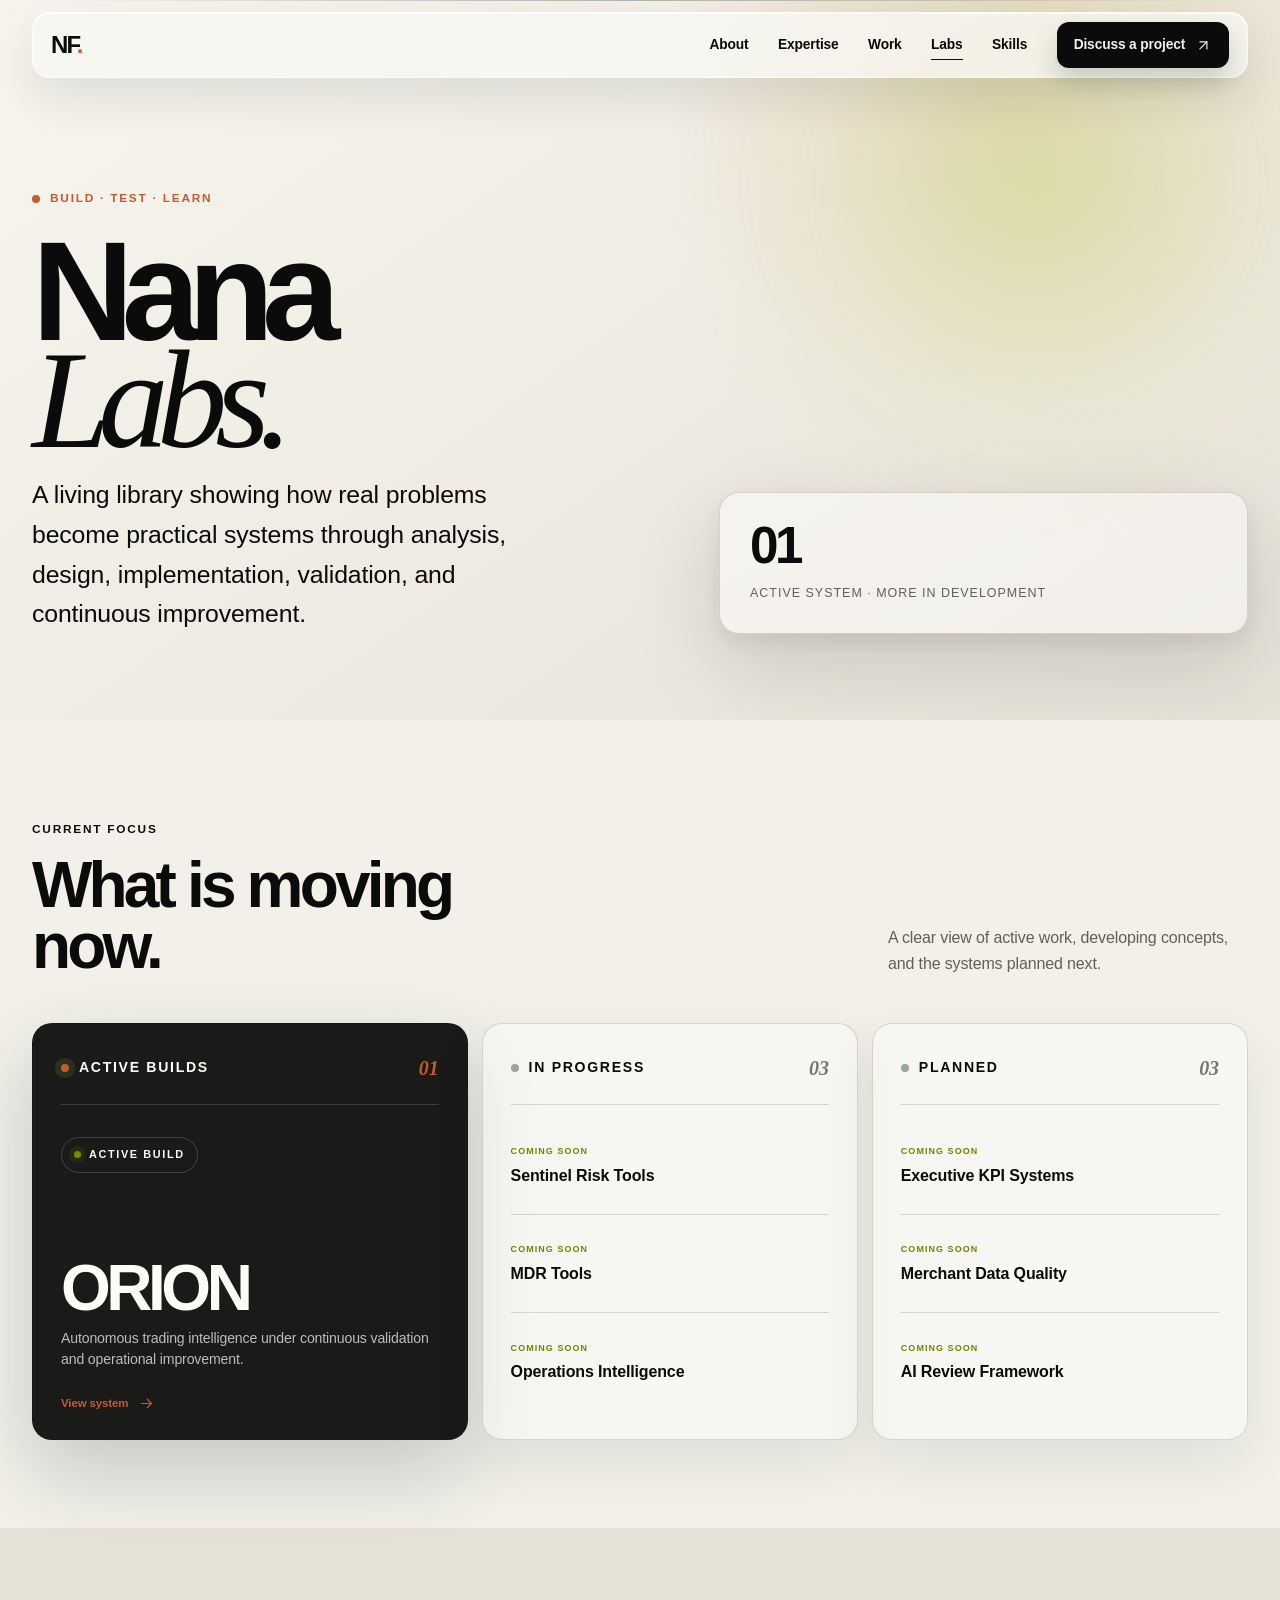
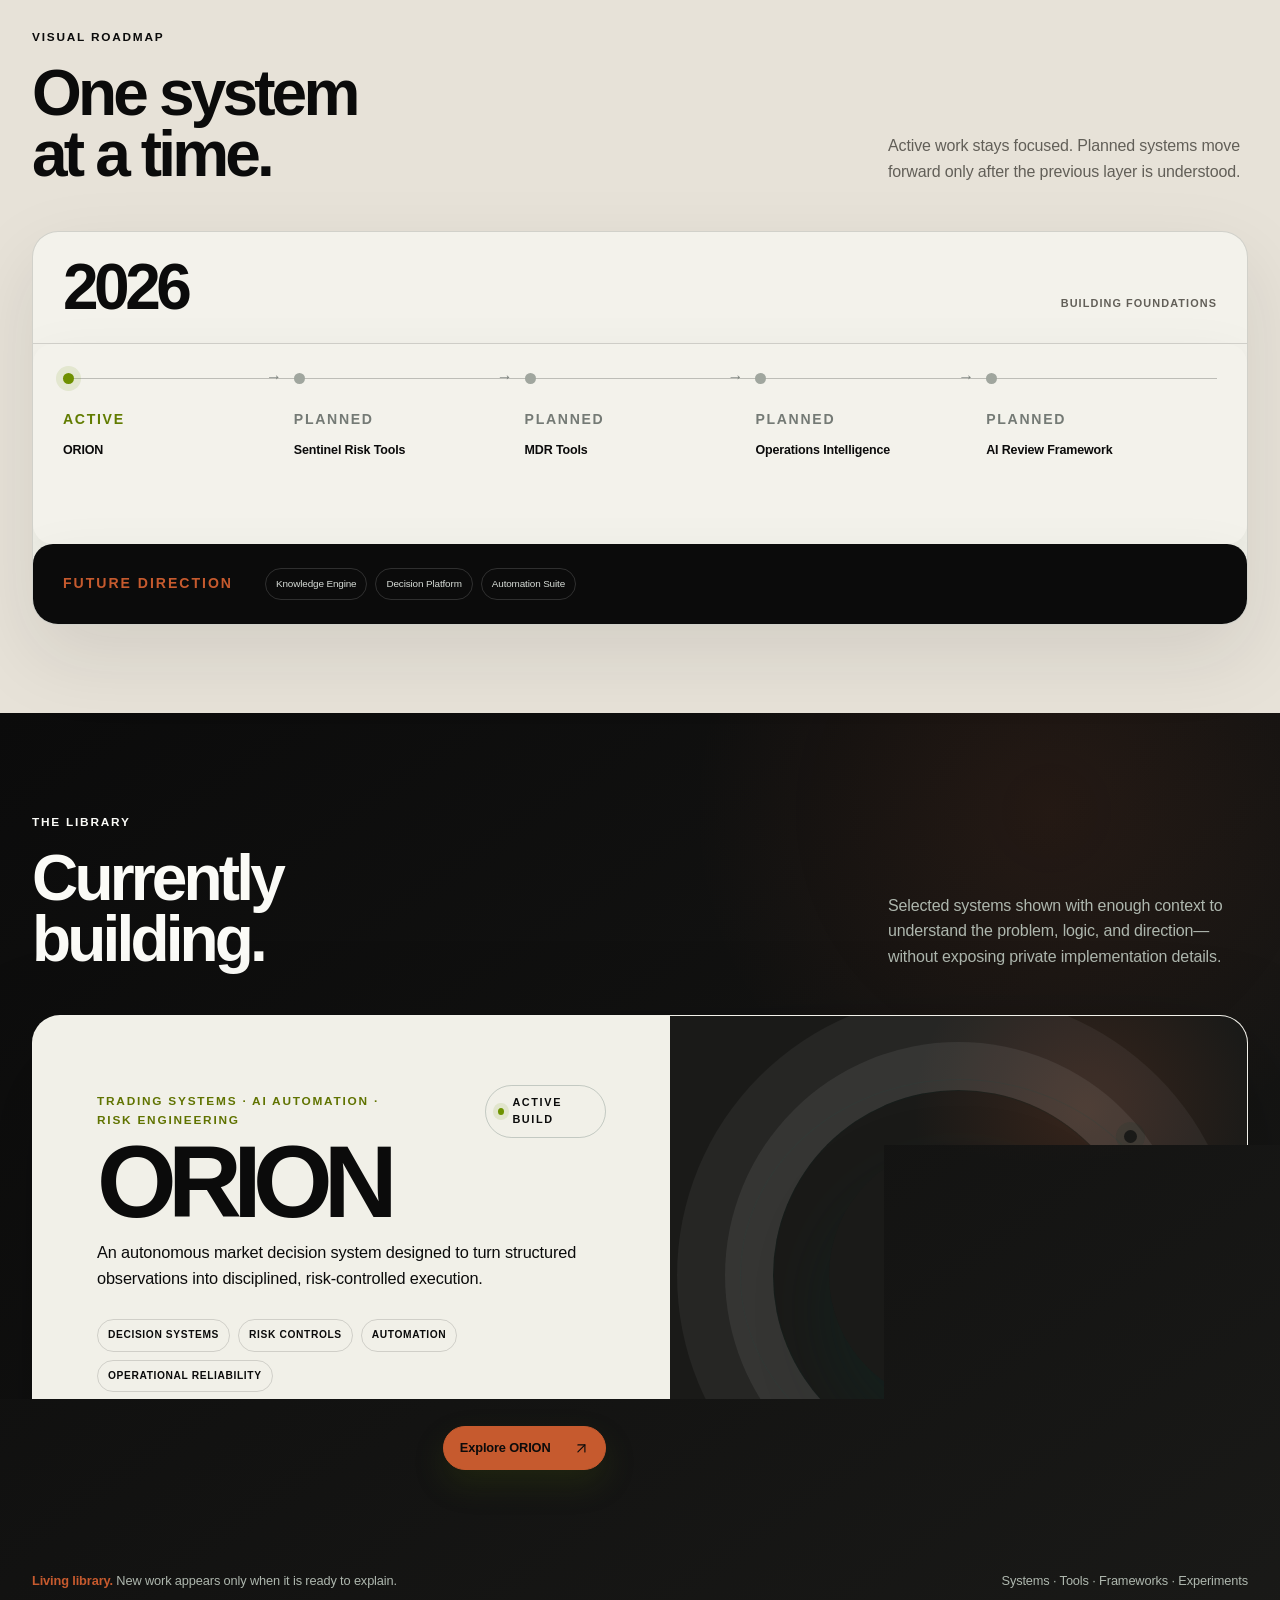
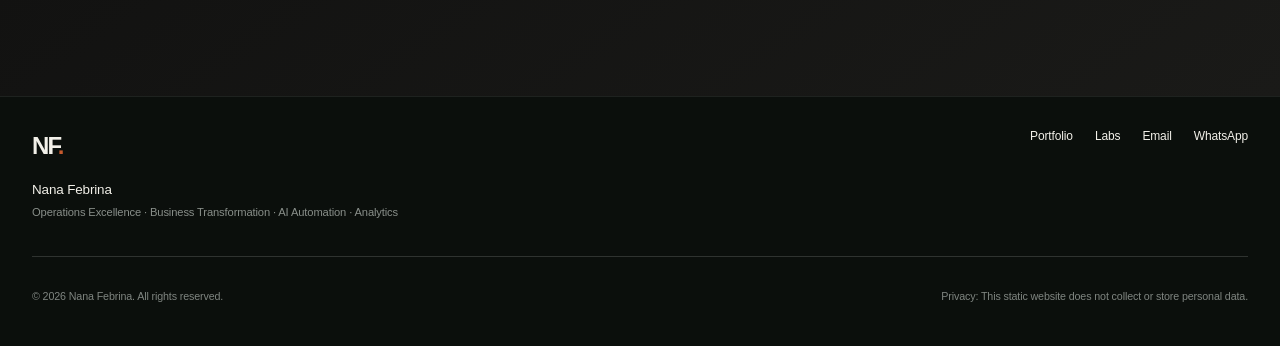
==== commit 54c047c2: "feat: introduce obsidian copper brand palette" ====
--- a/labs.html
+++ b/labs.html
@@ -5,7 +5,7 @@
   <meta name="viewport" content="width=device-width, initial-scale=1">
   <title>Nana Labs — Systems, Tools &amp; Experiments</title>
   <meta name="description" content="Nana Labs is a living library of systems, tools, experiments, and business solutions built by Nana Febrina to solve real problems.">
-  <meta name="theme-color" content="#0b3029">
+  <meta name="theme-color" content="#0B0B0B">
   <link rel="canonical" href="https://nanalabs.id/labs.html">
   <link rel="icon" href="assets/favicon.svg" type="image/svg+xml">
   <meta property="og:type" content="website">
--- a/brand-system.css
+++ b/brand-system.css
@@ -1,23 +1,39 @@
 /* Nana Labs 2026 brand system — a single presentation layer shared by every public page. */
 :root {
-  --brand-night: #071612;
-  --brand-deep: #0b2922;
-  --brand-forest: #123e34;
-  --brand-paper: #f4f3ec;
-  --brand-mist: #e9ece3;
-  --brand-lime: #c7e83f;
-  --brand-lime-soft: #e2f16e;
-  --brand-ink: #101512;
-  --brand-muted: #66706a;
-  --brand-line: rgba(17, 31, 25, .14);
-  --brand-glow: 0 32px 90px rgba(7, 31, 25, .16), 0 8px 24px rgba(7, 31, 25, .08);
+  --brand-night: #0b0b0b;
+  --brand-deep: #1a1a18;
+  --brand-forest: #242320;
+  --brand-paper: #f2f0e9;
+  --brand-mist: #e7e2d8;
+  --brand-lime: #c65a2e;
+  --brand-lime-soft: #9e4930;
+  --brand-ink: #0b0b0b;
+  --brand-muted: #625f58;
+  --brand-line: rgba(11, 11, 11, .14);
+  --brand-glow: 0 32px 90px rgba(11, 11, 11, .14), 0 8px 24px rgba(11, 11, 11, .08);
   --brand-glow-dark: 0 40px 110px rgba(0, 0, 0, .30), inset 0 1px rgba(255, 255, 255, .06);
   --brand-radius: clamp(20px, 2vw, 30px);
 }
 
+/* Centralized compatibility tokens keep legacy components on the same palette. */
+:root {
+  --accent: #c65a2e;
+  --accent-dark: #9e4930;
+  --paper: #f2f0e9;
+  --ink: #0b0b0b;
+  --deep: #0b0b0b;
+  --muted: #625f58;
+  --line: rgba(11, 11, 11, .14);
+  --labs-night: #0b0b0b;
+  --labs-deep: #1a1a18;
+  --labs-cream: #f2f0e9;
+  --labs-mist: #e7e2d8;
+  --labs-lime: #c65a2e;
+}
+
 html { background: var(--brand-night); }
 body { background: var(--brand-paper); font-size: 17px; line-height: 1.62; }
-body::before { content: ""; position: fixed; inset: 0; z-index: -1; pointer-events: none; background: radial-gradient(circle at 82% 8%, rgba(199,232,63,.11), transparent 28%), radial-gradient(circle at 8% 42%, rgba(29,94,77,.08), transparent 31%); }
+body::before { content: ""; position: fixed; inset: 0; z-index: -1; pointer-events: none; background: radial-gradient(circle at 82% 8%, rgba(198,90,46,.10), transparent 28%), radial-gradient(circle at 8% 42%, rgba(158,73,48,.06), transparent 31%); }
 .container { width: min(calc(100% - clamp(32px, 5vw, 88px)), 1240px); }
 .section, .story-section { padding-block: clamp(72px, 7vw, 108px); }
 .section-kicker, .eyebrow, .project-tag, .lab-label, .labs-kicker, .story-no, .workflow-panel-label { font-size: .74rem; font-weight: 850; letter-spacing: .15em; }
@@ -34,17 +50,17 @@
 .site-nav .nav-cta { min-height: 46px; display: inline-flex; align-items: center; gap: 10px; padding: 10px 17px; border-radius: 12px; box-shadow: 0 12px 26px rgba(8,22,18,.18); }
 
 /* Home hero: sharper commercial hierarchy and cinematic portrait treatment. */
-.hero { min-height: 100svh; padding-top: 126px; background: radial-gradient(circle at 76% 22%, rgba(199,232,63,.15), transparent 25%), radial-gradient(circle at 10% 75%, rgba(21,80,66,.08), transparent 32%), linear-gradient(145deg, #f8f7f1, #eeefe6); }
+.hero { min-height: 100svh; padding-top: 126px; background: radial-gradient(circle at 76% 22%, rgba(198,90,46,.13), transparent 25%), radial-gradient(circle at 10% 75%, rgba(158,73,48,.06), transparent 32%), linear-gradient(145deg, #f7f5ee, #e9e4db); }
 .hero-grid { gap: clamp(48px, 7vw, 100px); }
 .hero-copy { max-width: 720px; padding-bottom: 0; }
 .hero h1 { margin: clamp(42px, 5vw, 70px) 0 38px; font-size: clamp(5.6rem, 9.6vw, 9.1rem); filter: drop-shadow(0 12px 30px rgba(12,27,21,.07)); }
 .headline { max-width: 700px; font-size: .83rem; line-height: 1.65; letter-spacing: .105em; }
-.hero-statement { max-width: 680px; margin: 26px 0 30px; font-size: clamp(1.25rem, 1.75vw, 1.58rem); color: #3f4a44; }
+.hero-statement { max-width: 680px; margin: 26px 0 30px; font-size: clamp(1.25rem, 1.75vw, 1.58rem); color: #4f4b45; }
 .hero-scope { border-color: rgba(17,31,25,.16); background: rgba(17,31,25,.11); box-shadow: 0 22px 54px rgba(11,31,24,.09); }
 .hero-scope div { background: rgba(250,250,246,.82); }
 .hero-scope strong { font-size: .88rem; }
 .button { border-radius: 12px; min-height: 52px; padding-inline: 20px; }
-.button-primary { box-shadow: 0 16px 34px rgba(112,145,8,.18); }
+.button-primary { box-shadow: 0 16px 34px rgba(158,73,48,.22); }
 .button:hover { transform: translateY(-3px); }
 .hero-portrait { overflow: hidden; border: 1px solid rgba(255,255,255,.72); border-radius: var(--brand-radius); box-shadow: 0 42px 100px rgba(8,28,22,.23), 0 12px 32px rgba(8,28,22,.12); }
 .hero-portrait::after { content: ""; position: absolute; inset: 0; z-index: 1; pointer-events: none; background: linear-gradient(180deg, transparent 58%, rgba(4,18,14,.32)); }
@@ -53,20 +69,20 @@
 .hero-portrait figcaption { position: absolute; z-index: 2; right: 18px; bottom: 16px; left: 18px; padding: 11px 13px; border: 1px solid rgba(255,255,255,.22); border-radius: 10px; background: rgba(6,20,16,.52); color: #f5f6f0; backdrop-filter: blur(14px); }
 
 /* Shared editorial sections and cards. */
-.impact-strip { position: relative; padding-block: clamp(60px, 6vw, 88px); background: linear-gradient(180deg, #f0f1e9, #e7eadf); }
+.impact-strip { position: relative; padding-block: clamp(60px, 6vw, 88px); background: linear-gradient(180deg, #eeeae2, #e4ded4); }
 .impact-grid { gap: 12px; }
 .impact-card { min-height: 200px; padding: 26px 23px; border-radius: 20px; background: linear-gradient(145deg, rgba(255,255,255,.78), rgba(244,246,238,.56)); box-shadow: 0 20px 55px rgba(15,37,29,.08), inset 0 1px rgba(255,255,255,.8); }
 .impact-card strong { font-size: clamp(1.35rem, 2vw, 1.8rem); }
 .impact-card > span:not(.impact-icon) { font-size: .94rem; }
 .impact-card small { font-size: .78rem; }
-.about-grid { padding: clamp(38px, 5vw, 68px); border-radius: var(--brand-radius); background: radial-gradient(circle at 90% 10%, rgba(199,232,63,.13), transparent 24%), rgba(255,255,255,.57); box-shadow: var(--brand-glow); }
+.about-grid { padding: clamp(38px, 5vw, 68px); border-radius: var(--brand-radius); background: radial-gradient(circle at 90% 10%, rgba(198,90,46,.11), transparent 24%), rgba(255,255,255,.57); box-shadow: var(--brand-glow); }
 .about-copy > p { font-size: 1.05rem; }
 .about-copy .lead { font-size: clamp(1.42rem, 2.2vw, 1.9rem); }
 .principles { gap: 8px; }
 .principles span { padding: 11px 13px; border: 1px solid var(--brand-line); border-radius: 999px; background: rgba(255,255,255,.58); text-align: center; }
-.section-ink { background: radial-gradient(circle at 88% 12%, rgba(199,232,63,.10), transparent 25%), linear-gradient(145deg, #09201a, #06130f 70%); }
+.section-ink { background: radial-gradient(circle at 88% 12%, rgba(198,90,46,.10), transparent 25%), linear-gradient(145deg, #1a1a18, #0b0b0b 70%); }
 .service-row { min-height: 102px; padding: 26px 18px; border-radius: 16px; transition: background .28s, transform .28s, border-color .28s; }
-.service-row:hover { transform: translateX(5px); background: rgba(255,255,255,.055); border-color: rgba(199,232,63,.34); }
+.service-row:hover { transform: translateX(5px); background: rgba(255,255,255,.055); border-color: rgba(198,90,46,.42); }
 .service-row h3 { font-size: clamp(1.5rem, 2.7vw, 2.45rem); }
 .service-row p { font-size: 1rem; }
 .experience-item { border-radius: 18px; transition: padding .28s, background .28s; }
@@ -75,7 +91,7 @@
 .experience-item p { font-size: 1rem; }
 
 /* Selected work: aligned product covers and denser case-study cards. */
-.work-section { background: radial-gradient(circle at 78% 5%, rgba(199,232,63,.09), transparent 25%), linear-gradient(155deg, #08231d, #06130f); }
+.work-section { background: radial-gradient(circle at 78% 5%, rgba(198,90,46,.09), transparent 25%), linear-gradient(155deg, #1a1a18, #0b0b0b); }
 .project-grid { gap: 24px; align-items: stretch; }
 .project-card { border-radius: 26px; border-color: rgba(255,255,255,.18); box-shadow: var(--brand-glow-dark); }
 .project-card:hover { transform: translateY(-6px); }
@@ -84,49 +100,49 @@
 .project-body h3 { font-size: clamp(1.72rem, 2.5vw, 2.2rem); }
 .project-body dd { font-size: .93rem; }
 .impact-model p { font-size: .88rem; }
-.impact-row { background: linear-gradient(145deg, #eff2e5, #e4ead8); }
+.impact-row { background: linear-gradient(145deg, #eee9df, #dfd8cc); }
 .project-visual.visual-work { min-height: 280px; }
 .project-visual.visual-work .orbit { width: 118px; height: 118px; }
 .project-visual.visual-work > small { color: #26302b; font-size: .64rem; }
 
 /* Commercial pathways and contact. */
 .help-grid { gap: 16px; }
-.help-card { min-height: 320px; border-radius: 22px; background: radial-gradient(circle at 85% 10%, rgba(199,232,63,.12), transparent 26%), rgba(255,255,255,.66); box-shadow: 0 24px 64px rgba(11,34,26,.09); }
+.help-card { min-height: 320px; border-radius: 22px; background: radial-gradient(circle at 85% 10%, rgba(198,90,46,.11), transparent 26%), rgba(255,255,255,.66); box-shadow: 0 24px 64px rgba(11,11,11,.09); }
 .help-card h3 { font-size: clamp(1.65rem, 2.5vw, 2.1rem); }
 .help-card > p:last-of-type { font-size: 1rem; }
-.skills-section { background: linear-gradient(160deg, #e7ebe0, #f4f3ec); }
+.skills-section { background: linear-gradient(160deg, #e5dfd5, #f2f0e9); }
 .skill-group { padding: 22px; border: 1px solid var(--brand-line); border-radius: 18px; background: rgba(255,255,255,.5); }
 .skill-group li { font-size: .96rem; }
-.contact { background: radial-gradient(circle at 82% 15%, rgba(199,232,63,.14), transparent 28%), linear-gradient(145deg, #0c2e26, #071612 75%); }
+.contact { background: radial-gradient(circle at 82% 15%, rgba(198,90,46,.14), transparent 28%), linear-gradient(145deg, #1a1a18, #0b0b0b 75%); }
 .contact-form { border: 1px solid rgba(255,255,255,.13); border-radius: 24px; background: rgba(255,255,255,.055); box-shadow: var(--brand-glow-dark); backdrop-filter: blur(14px); }
 .contact-form input, .contact-form select, .contact-form textarea { min-height: 50px; font-size: .96rem; }
 .footer { border-top: 1px solid rgba(255,255,255,.08); }
 
 /* Nana Labs product-library system. */
-.home-labs { background: radial-gradient(circle at 20% 20%, rgba(199,232,63,.10), transparent 24%), #e9ece3; }
+.home-labs { background: radial-gradient(circle at 20% 20%, rgba(198,90,46,.10), transparent 24%), #e7e2d8; }
 .home-labs-card { border-radius: 32px; box-shadow: 0 40px 110px rgba(7,31,25,.23); }
-.home-labs-copy { background: linear-gradient(150deg, #0b2b24, #071b16); }
-.home-labs-visual { background: radial-gradient(circle at 82% 18%, rgba(199,232,63,.18), transparent 26%), linear-gradient(145deg, #16473b, #0e3028); }
+.home-labs-copy { background: linear-gradient(150deg, #1a1a18, #0b0b0b); }
+.home-labs-visual { background: radial-gradient(circle at 82% 18%, rgba(198,90,46,.18), transparent 26%), linear-gradient(145deg, #282622, #1a1a18); }
 .labs-flow-step { min-height: 170px; }
 .labs-flow-step strong { font-size: 1.28rem; }
 .labs-flow-step small { font-size: .78rem; }
 .labs-product-note { box-shadow: 0 18px 38px rgba(2,17,13,.32); }
 .labs-page { background: var(--brand-paper); }
-.labs-hero { min-height: 80svh; background: radial-gradient(circle at 78% 12%, rgba(199,232,63,.16), transparent 28%), linear-gradient(145deg, #f8f7f1, #e9ece2); }
+.labs-hero { min-height: 80svh; background: radial-gradient(circle at 78% 12%, rgba(198,90,46,.14), transparent 28%), linear-gradient(145deg, #f7f5ee, #e7e2d8); }
 .labs-hero-copy > p:last-child { font-size: clamp(1.2rem, 2vw, 1.55rem); }
 .labs-hero-aside { padding: 30px; border: 1px solid var(--brand-line); border-radius: 20px; background: rgba(255,255,255,.44); box-shadow: var(--brand-glow); }
-.labs-library { background: radial-gradient(circle at 82% 10%, rgba(199,232,63,.1), transparent 26%), linear-gradient(145deg, #071813, #0a2922); }
+.labs-library { background: radial-gradient(circle at 82% 10%, rgba(198,90,46,.10), transparent 26%), linear-gradient(145deg, #0b0b0b, #1a1a18); }
 .lab-card { border-radius: 28px; box-shadow: var(--brand-glow-dark); }
 .lab-card-copy { padding: clamp(34px, 5vw, 72px); }
 .lab-card-copy > p { font-size: 1.02rem; }
-.lab-card-visual { background: radial-gradient(circle at 72% 18%, rgba(199,232,63,.17), transparent 29%), #0d332a; }
+.lab-card-visual { background: radial-gradient(circle at 72% 18%, rgba(198,90,46,.17), transparent 29%), #1a1a18; }
 .focus-column, .roadmap-track, .roadmap-future, .continue-card { border-radius: 20px; box-shadow: 0 22px 60px rgba(12,35,27,.08); }
 .focus-column p, .focus-item span, .roadmap-item span, .roadmap-future p { font-size: .88rem; }
 
 /* ORION keeps its confidentiality-safe story while gaining readable technical density. */
-.orion-hero { background: radial-gradient(circle at 76% 12%, rgba(199,232,63,.14), transparent 26%), linear-gradient(145deg, #06130f, #0b2922); }
+.orion-hero { background: radial-gradient(circle at 76% 12%, rgba(198,90,46,.14), transparent 26%), linear-gradient(145deg, #0b0b0b, #1a1a18); }
 .hero-system-map { border-radius: 24px; box-shadow: var(--brand-glow-dark); }
-.story-section.ink { background: radial-gradient(circle at 88% 5%, rgba(199,232,63,.075), transparent 25%), linear-gradient(145deg, #06130f, #0a201a); }
+.story-section.ink { background: radial-gradient(circle at 88% 5%, rgba(198,90,46,.075), transparent 25%), linear-gradient(145deg, #0b0b0b, #1a1a18); }
 .story-card, .principle-card, .status-column, .lesson-card, .direction-column { border-radius: 18px; }
 .story-card h3, .principle-card h3 { font-size: 1.08rem; }
 .story-card p, .principle-card p, .status-column li, .direction-column li, .lesson-card p { font-size: .86rem; line-height: 1.55; }
@@ -137,6 +153,59 @@
 .decision-outcomes strong { font-size: .8rem; }
 .decision-outcomes span, .architecture-flow li, .feedback-card p, .system-in-action p { font-size: .72rem; }
 .system-actions i { font-size: .68rem; }
+
+/* Material and accent normalization. This layer intentionally changes color only. */
+::selection { background: rgba(198, 90, 46, .28); color: var(--brand-ink); }
+:focus-visible { outline-color: var(--brand-lime); }
+.brand span,
+.hero h1 em,
+.section-heading h2 em,
+.contact h2 em,
+.section-kicker,
+.project-tag,
+.service-no,
+.story-no,
+.workflow-panel-label,
+.labs-kicker,
+.labs-flow-step span,
+.home-labs .section-kicker,
+.home-labs h2 em,
+.lab-card-copy h2 em,
+.orion-hero h1 em { color: var(--brand-lime); }
+.eyebrow span,
+.lab-status i,
+.progress-bar,
+.timeline-dot,
+.roadmap-dot { background: var(--brand-lime); box-shadow: 0 0 0 5px rgba(198,90,46,.10); }
+.button-primary,
+.home-labs .button-primary,
+.labs-product-note { background: var(--brand-lime); border-color: var(--brand-lime); color: var(--brand-night); }
+.button-primary:hover,
+.home-labs .button-primary:hover { background: var(--brand-lime-soft); border-color: var(--brand-lime-soft); color: var(--brand-paper); }
+.site-nav a:hover,
+.site-nav a.active { color: var(--brand-lime-soft); }
+.site-nav .nav-cta,
+.site-nav .nav-cta:hover { background: var(--brand-night); color: var(--brand-paper); }
+.home-labs .section-kicker,
+.home-labs h2 em,
+.labs-flow-step span { color: #d77a55; }
+.lab-status i { background: #d77a55; }
+.labs-flow-step:hover { background: rgba(198,90,46,.10); }
+.labs-product-note { border-color: rgba(198,90,46,.55); box-shadow: 0 18px 38px rgba(11,11,11,.28); }
+.project-visual.visual-work,
+.visual-dashboard,
+.visual-process,
+.visual-ai { background-color: var(--brand-mist); }
+.project-visual svg [fill="#B6D741"],
+.project-visual svg [fill="#bfd94f"],
+.project-visual svg [fill="#dbea66"] { fill: var(--brand-lime); }
+.project-visual svg [stroke="#B6D741"],
+.project-visual svg [stroke="#bfd94f"],
+.project-visual svg [stroke="#dbea66"] { stroke: var(--brand-lime); }
+.workflow-panel,
+.architecture-panel,
+.system-in-action,
+.hero-system-map { border-color: rgba(198,90,46,.18); }
 
 @media (max-width: 900px) {
   body { font-size: 16px; }
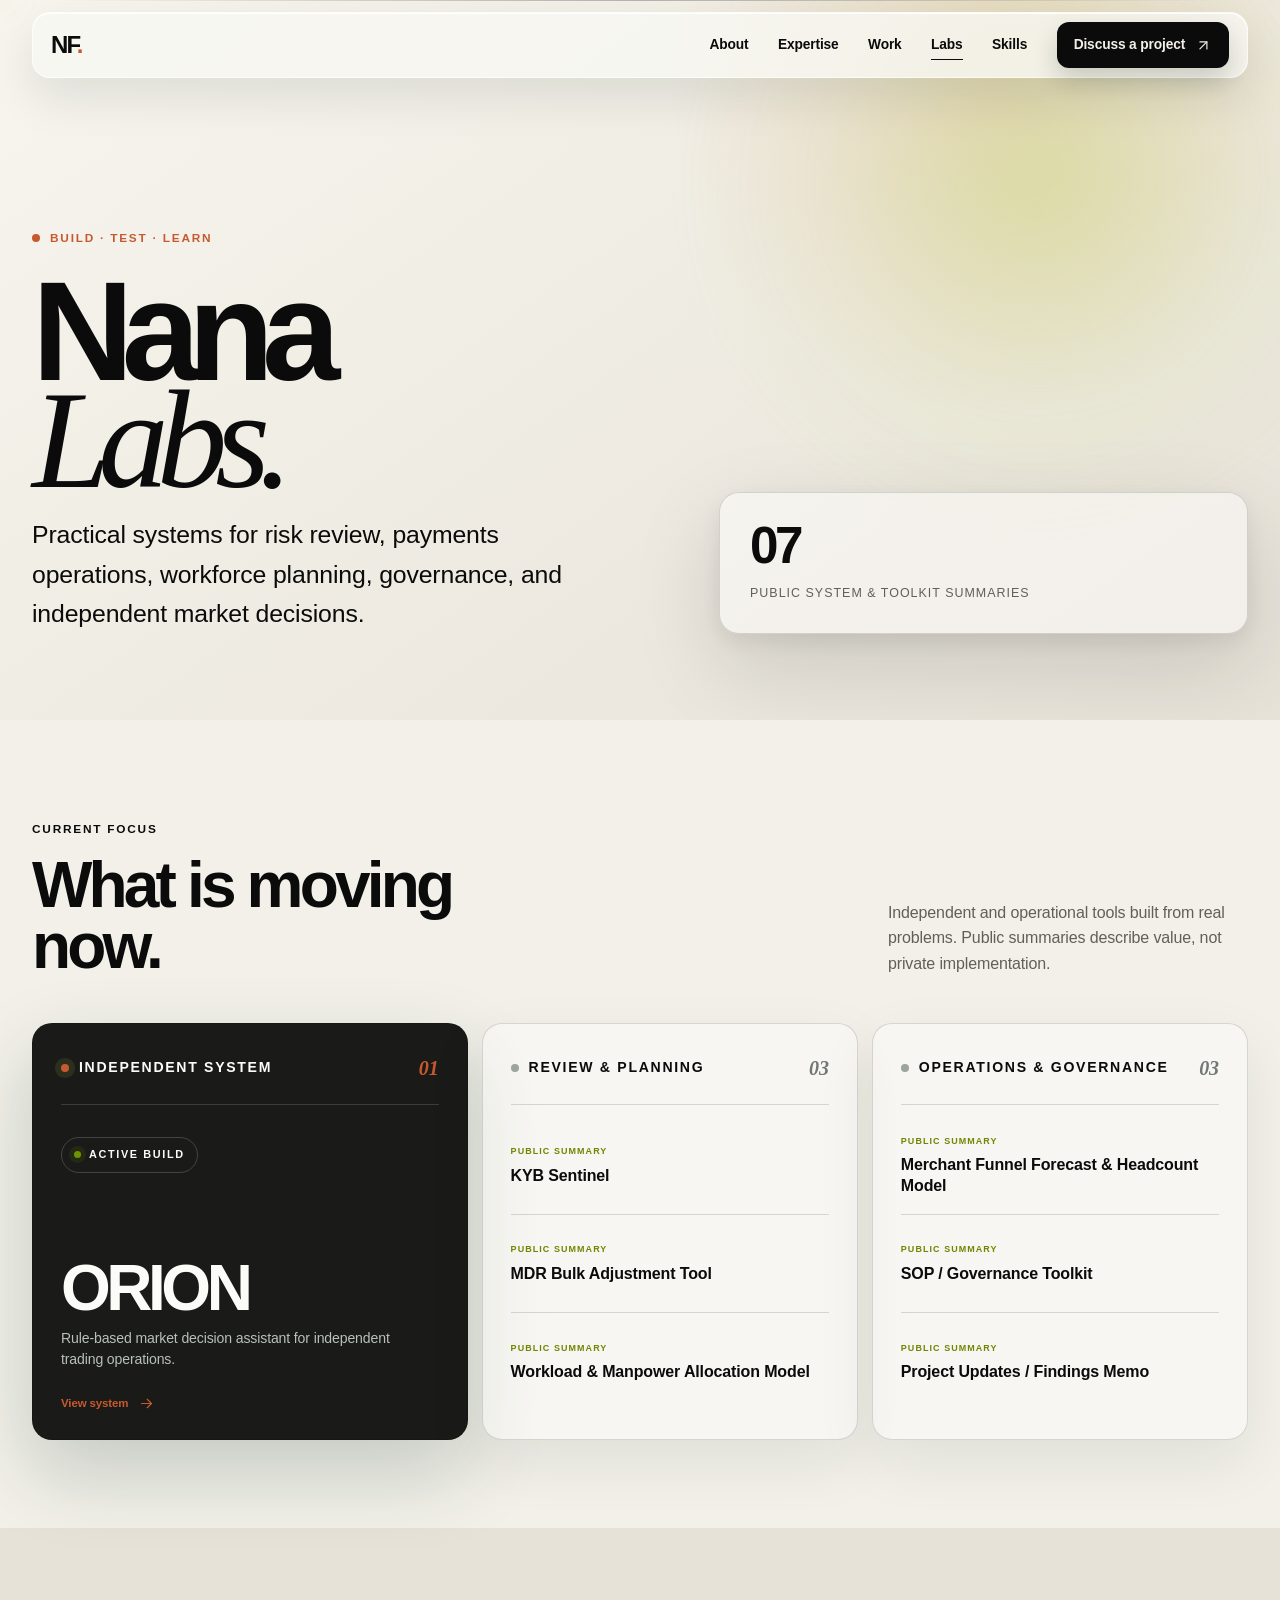
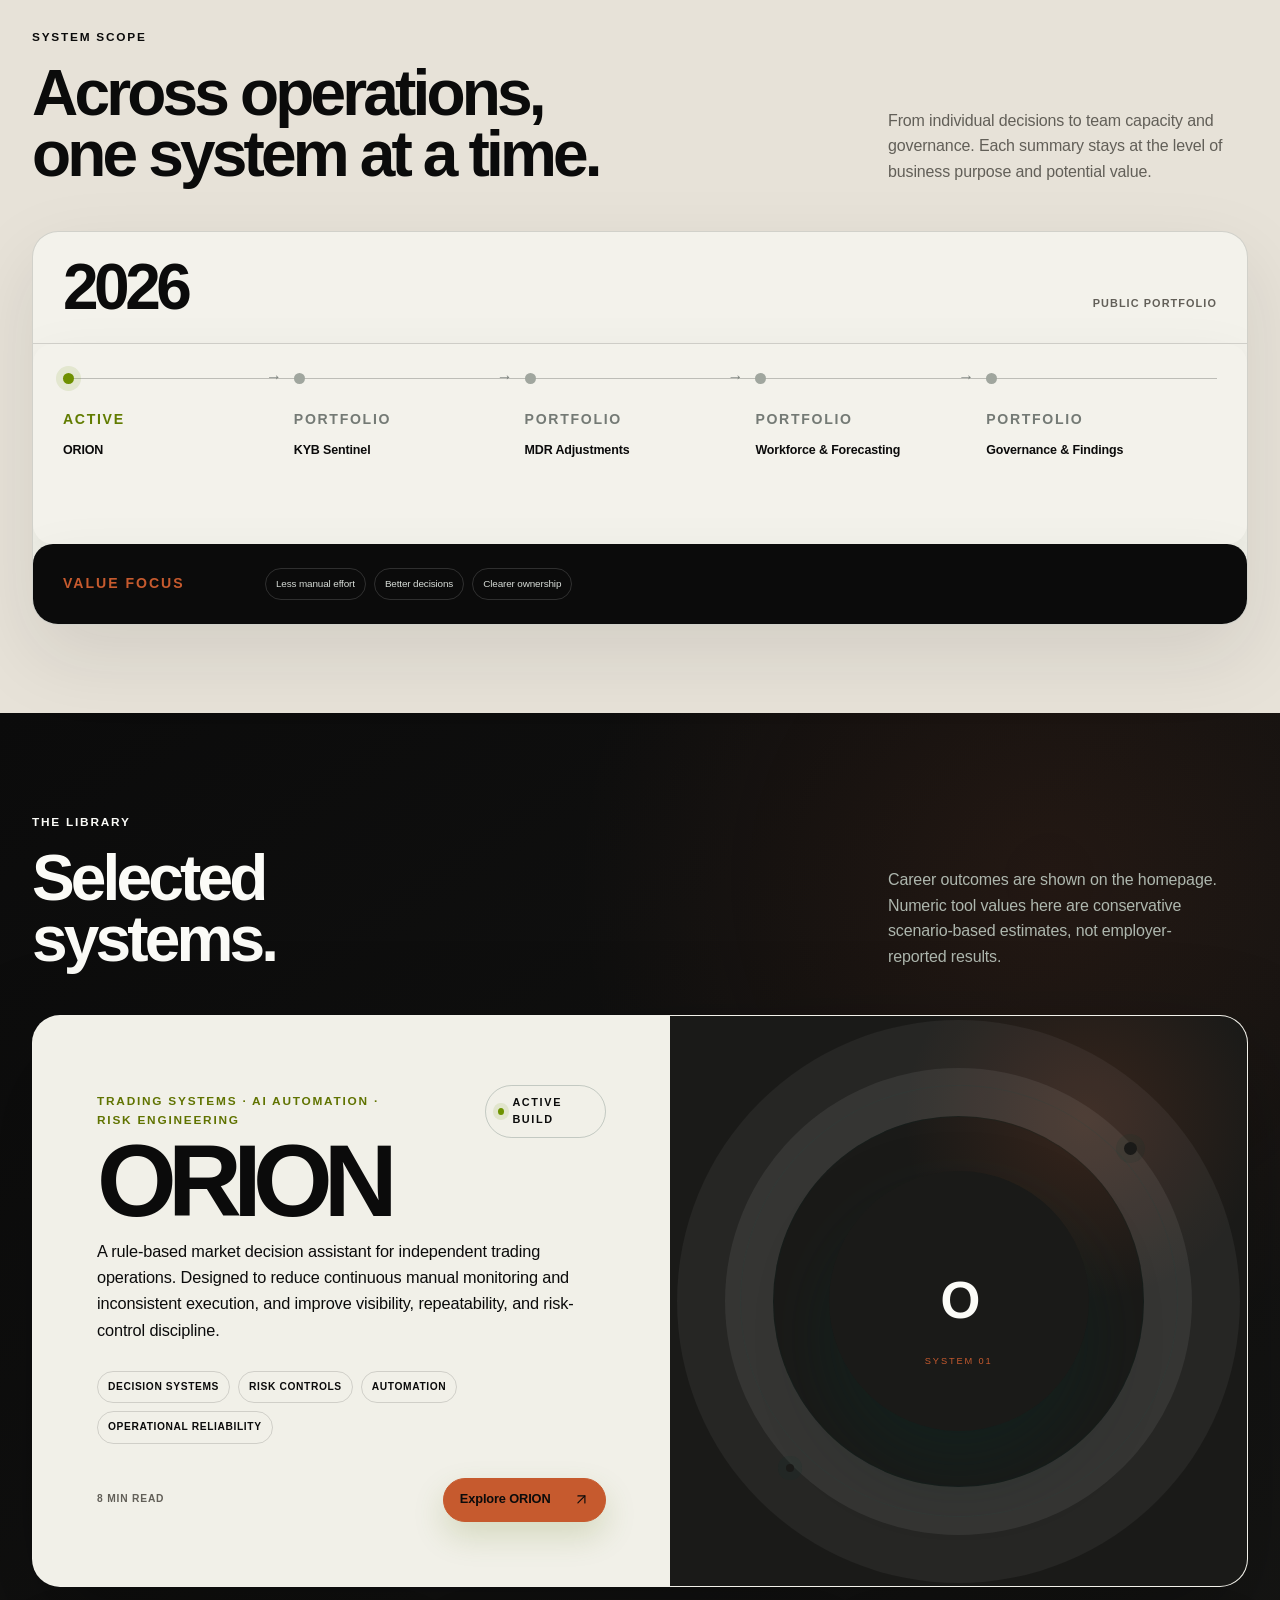
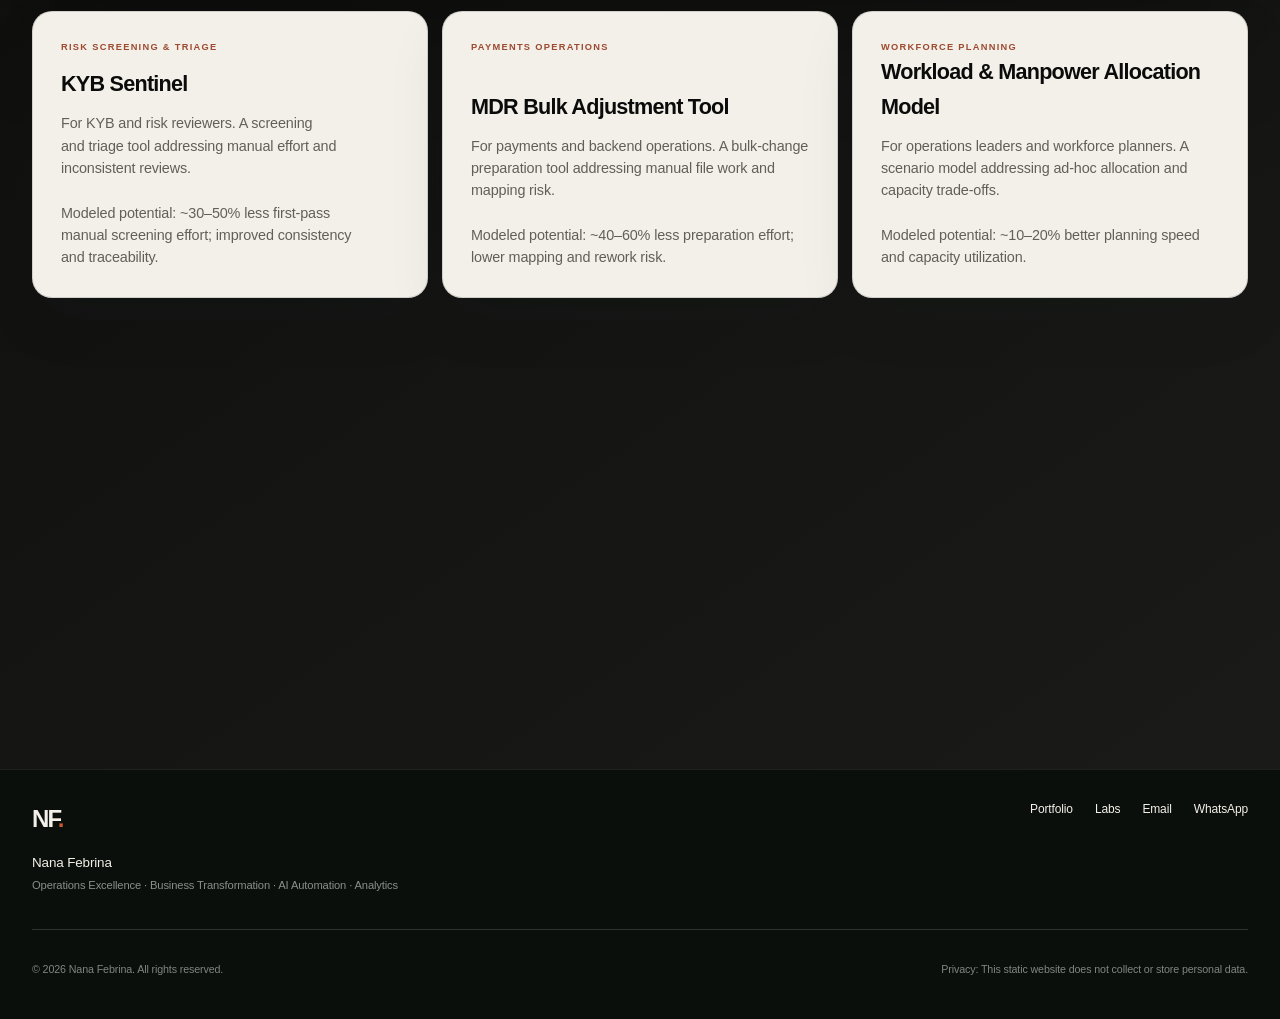
==== commit c3b9067b: "content: sync NanaLabs with September 2026 CV" ====
--- a/labs.html
+++ b/labs.html
@@ -45,56 +45,65 @@
         <div class="labs-hero-copy reveal">
           <p class="labs-kicker">Build · Test · Learn</p>
           <h1>Nana<br><em>Labs.</em></h1>
-          <p>A living library showing how real problems become practical systems through analysis, design, implementation, validation, and continuous improvement.</p>
+          <p>Practical systems for risk review, payments operations, workforce planning, governance, and independent market decisions.</p>
         </div>
-        <aside class="labs-hero-aside reveal" aria-label="Labs status"><strong>01</strong><span>Active system · More in development</span></aside>
+        <aside class="labs-hero-aside reveal" aria-label="Labs status"><strong>07</strong><span>Public system &amp; toolkit summaries</span></aside>
       </div>
     </section>
 
     <section class="labs-focus" id="focus" aria-labelledby="focus-title">
       <div class="container">
-        <div class="labs-section-head reveal"><div><p class="lab-label">Current focus</p><h2 id="focus-title">What is moving<br>now.</h2></div><p>A clear view of active work, developing concepts, and the systems planned next.</p></div>
+        <div class="labs-section-head reveal"><div><p class="lab-label">Current focus</p><h2 id="focus-title">What is moving<br>now.</h2></div><p>Independent and operational tools built from real problems. Public summaries describe value, not private implementation.</p></div>
         <div class="focus-grid">
-          <article class="focus-column focus-active reveal"><div class="focus-heading"><span class="focus-dot"></span><p>Active Builds</p><strong>01</strong></div><div class="focus-feature"><span class="status-badge">Active Build</span><h3>ORION</h3><p>Autonomous trading intelligence under continuous validation and operational improvement.</p><a href="labs/orion.html">View system <svg class="icon" aria-hidden="true" viewBox="0 0 24 24"><path d="M5 12h14"/><path d="m13 6 6 6-6 6"/></svg></a></div></article>
-          <article class="focus-column reveal"><div class="focus-heading"><span class="focus-dot"></span><p>In Progress</p><strong>03</strong></div><div class="focus-list"><div><span>Coming Soon</span><h3>Sentinel Risk Tools</h3></div><div><span>Coming Soon</span><h3>MDR Tools</h3></div><div><span>Coming Soon</span><h3>Operations Intelligence</h3></div></div></article>
-          <article class="focus-column reveal"><div class="focus-heading"><span class="focus-dot"></span><p>Planned</p><strong>03</strong></div><div class="focus-list"><div><span>Coming Soon</span><h3>Executive KPI Systems</h3></div><div><span>Coming Soon</span><h3>Merchant Data Quality</h3></div><div><span>Coming Soon</span><h3>AI Review Framework</h3></div></div></article>
+          <article class="focus-column focus-active reveal"><div class="focus-heading"><span class="focus-dot"></span><p>Independent System</p><strong>01</strong></div><div class="focus-feature"><span class="status-badge">Active Build</span><h3>ORION</h3><p>Rule-based market decision assistant for independent trading operations.</p><a href="labs/orion.html">View system <svg class="icon" aria-hidden="true" viewBox="0 0 24 24"><path d="M5 12h14"/><path d="m13 6 6 6-6 6"/></svg></a></div></article>
+          <article class="focus-column reveal"><div class="focus-heading"><span class="focus-dot"></span><p>Review &amp; Planning</p><strong>03</strong></div><div class="focus-list"><div><span>Public summary</span><h3>KYB Sentinel</h3></div><div><span>Public summary</span><h3>MDR Bulk Adjustment Tool</h3></div><div><span>Public summary</span><h3>Workload &amp; Manpower Allocation Model</h3></div></div></article>
+          <article class="focus-column reveal"><div class="focus-heading"><span class="focus-dot"></span><p>Operations &amp; Governance</p><strong>03</strong></div><div class="focus-list"><div><span>Public summary</span><h3>Merchant Funnel Forecast &amp; Headcount Model</h3></div><div><span>Public summary</span><h3>SOP / Governance Toolkit</h3></div><div><span>Public summary</span><h3>Project Updates / Findings Memo</h3></div></div></article>
         </div>
       </div>
     </section>
 
     <section class="labs-roadmap" id="roadmap" aria-labelledby="roadmap-title">
       <div class="container">
-        <div class="labs-section-head reveal"><div><p class="lab-label">Visual roadmap</p><h2 id="roadmap-title">One system<br>at a time.</h2></div><p>Active work stays focused. Planned systems move forward only after the previous layer is understood.</p></div>
-        <div class="roadmap-shell reveal" role="img" aria-label="Nana Labs roadmap from active ORION through planned risk, operations, and AI tools to future platforms">
-          <div class="roadmap-year"><strong>2026</strong><span>Building foundations</span></div>
+        <div class="labs-section-head reveal"><div><p class="lab-label">System scope</p><h2 id="roadmap-title">Across operations,<br>one system at a time.</h2></div><p>From individual decisions to team capacity and governance. Each summary stays at the level of business purpose and potential value.</p></div>
+        <div class="roadmap-shell reveal" role="img" aria-label="Nana Labs scope across market decisions, risk review, payments operations, workforce planning, and governance">
+          <div class="roadmap-year"><strong>2026</strong><span>Public portfolio</span></div>
           <div class="roadmap-track">
             <div class="roadmap-item is-active"><span>Active</span><strong>ORION</strong></div>
-            <div class="roadmap-item is-planned"><span>Planned</span><strong>Sentinel Risk Tools</strong></div>
-            <div class="roadmap-item is-planned"><span>Planned</span><strong>MDR Tools</strong></div>
-            <div class="roadmap-item is-planned"><span>Planned</span><strong>Operations Intelligence</strong></div>
-            <div class="roadmap-item is-planned"><span>Planned</span><strong>AI Review Framework</strong></div>
+            <div class="roadmap-item is-planned"><span>Portfolio</span><strong>KYB Sentinel</strong></div>
+            <div class="roadmap-item is-planned"><span>Portfolio</span><strong>MDR Adjustments</strong></div>
+            <div class="roadmap-item is-planned"><span>Portfolio</span><strong>Workforce &amp; Forecasting</strong></div>
+            <div class="roadmap-item is-planned"><span>Portfolio</span><strong>Governance &amp; Findings</strong></div>
           </div>
-          <div class="roadmap-future"><p>Future direction</p><div><span>Knowledge Engine</span><span>Decision Platform</span><span>Automation Suite</span></div></div>
+          <div class="roadmap-future"><p>Value focus</p><div><span>Less manual effort</span><span>Better decisions</span><span>Clearer ownership</span></div></div>
         </div>
       </div>
     </section>
 
     <section class="labs-library" id="library" aria-labelledby="library-title">
       <div class="container">
-        <div class="labs-section-head reveal"><div><p class="lab-label">The library</p><h2 id="library-title">Currently<br>building.</h2></div><p>Selected systems shown with enough context to understand the problem, logic, and direction—without exposing private implementation details.</p></div>
+        <div class="labs-section-head reveal"><div><p class="lab-label">The library</p><h2 id="library-title">Selected<br>systems.</h2></div><p>Career outcomes are shown on the homepage. Numeric tool values here are conservative scenario-based estimates, not employer-reported results.</p></div>
         <div class="lab-grid">
           <article class="lab-card reveal">
             <div class="lab-card-copy">
               <div class="lab-card-top"><p class="lab-label lab-category">Trading Systems · AI Automation · Risk Engineering</p><span class="status-badge">Active Build</span></div>
               <h2>ORION</h2>
-              <p class="lab-card-description">An autonomous market decision system designed to turn structured observations into disciplined, risk-controlled execution.</p>
+              <p class="lab-card-description">A rule-based market decision assistant for independent trading operations. Designed to reduce continuous manual monitoring and inconsistent execution, and improve visibility, repeatability, and risk-control discipline.</p>
               <ul class="lab-themes" aria-label="ORION themes"><li>Decision systems</li><li>Risk controls</li><li>Automation</li><li>Operational reliability</li></ul>
               <div class="lab-card-action"><span>8 min read</span><a class="button button-primary" href="labs/orion.html">Explore ORION <svg class="icon" aria-hidden="true" viewBox="0 0 24 24"><path d="M7 17 17 7"/><path d="M7 7h10v10"/></svg></a></div>
             </div>
             <div class="lab-card-visual" role="img" aria-label="Abstract orbital system representing ORION's connected decision engine"><span class="orbit-dot one"></span><span class="orbit-dot two"></span><div class="orion-mark"><strong>O</strong><span>System 01</span></div></div>
           </article>
         </div>
-        <div class="labs-note reveal"><span><strong>Living library.</strong> New work appears only when it is ready to explain.</span><span>Systems · Tools · Frameworks · Experiments</span></div>
+
+        <div class="continue-grid">
+          <article class="continue-card reveal" id="kyb-sentinel"><span>Risk screening &amp; triage</span><h3>KYB Sentinel</h3><p>For KYB and risk reviewers. A screening and triage tool addressing manual effort and inconsistent reviews.<br><br>Modeled potential: ~30–50% less first-pass manual screening effort; improved consistency and traceability.</p></article>
+          <article class="continue-card reveal" id="mdr-tool"><span>Payments operations</span><h3>MDR Bulk Adjustment Tool</h3><p>For payments and backend operations. A bulk-change preparation tool addressing manual file work and mapping risk.<br><br>Modeled potential: ~40–60% less preparation effort; lower mapping and rework risk.</p></article>
+          <article class="continue-card reveal" id="workforce-model"><span>Workforce planning</span><h3>Workload &amp; Manpower Allocation Model</h3><p>For operations leaders and workforce planners. A scenario model addressing ad-hoc allocation and capacity trade-offs.<br><br>Modeled potential: ~10–20% better planning speed and capacity utilization.</p></article>
+          <article class="continue-card reveal" id="funnel-model"><span>Forecasting &amp; headcount</span><h3>Merchant Funnel Forecast &amp; Headcount Model</h3><p>For operations planning teams. A forecast model addressing recurring preparation effort and late visibility of staffing gaps.<br><br>Modeled potential: ~30–50% less forecast-preparation effort; earlier staffing-gap visibility.</p></article>
+          <article class="continue-card reveal" id="governance-toolkit"><span>SOP, Governance &amp; Findings Toolkit</span><h3>SOP / Governance Toolkit</h3><p>For operations, quality, and governance teams. Reusable standards addressing inconsistent interpretation and unclear ownership.<br><br>Can reduce interpretation effort and improve consistency and audit readiness. The CV models ~20–30% less interpretation/reporting effort for the combined toolkit.</p></article>
+          <article class="continue-card reveal" id="findings-memo"><span>SOP, Governance &amp; Findings Toolkit</span><h3>Project Updates / Findings Memo</h3><p>For project teams and leaders. Structured updates addressing scattered findings, unclear ownership, and reporting effort.<br><br>Can improve accountability and management visibility. Part of the same combined toolkit estimate, not a separate measured outcome.</p></article>
+        </div>
+        <div class="labs-note reveal"><span><strong>Living library.</strong> Public summaries only. Implementation details remain private.</span><span>Systems · Tools · Frameworks · Experiments</span></div>
       </div>
     </section>
   </main>
--- a/labs.css
+++ b/labs.css
@@ -300,6 +300,12 @@
 .continue-card > span { color: #718500; font-size: .58rem; font-weight: 800; letter-spacing: .14em; text-transform: uppercase; }
 .continue-card h3 { margin: auto 0 10px; font-size: 1.35rem; letter-spacing: -.035em; }
 .continue-card p { margin: 0; color: var(--muted); font-size: .78rem; line-height: 1.45; }
+
+/* Public summaries reuse the compact cards on the dark library surface. */
+.labs-library .continue-grid { margin-top: 24px; }
+.labs-library .continue-card { background: var(--labs-cream); color: var(--ink); }
+.labs-library .continue-card > span { color: var(--accent-dark); }
+.labs-library .continue-card p { font-size: .9rem; line-height: 1.55; }
 
 .labs-footer .brand { display: inline-block; }
 
